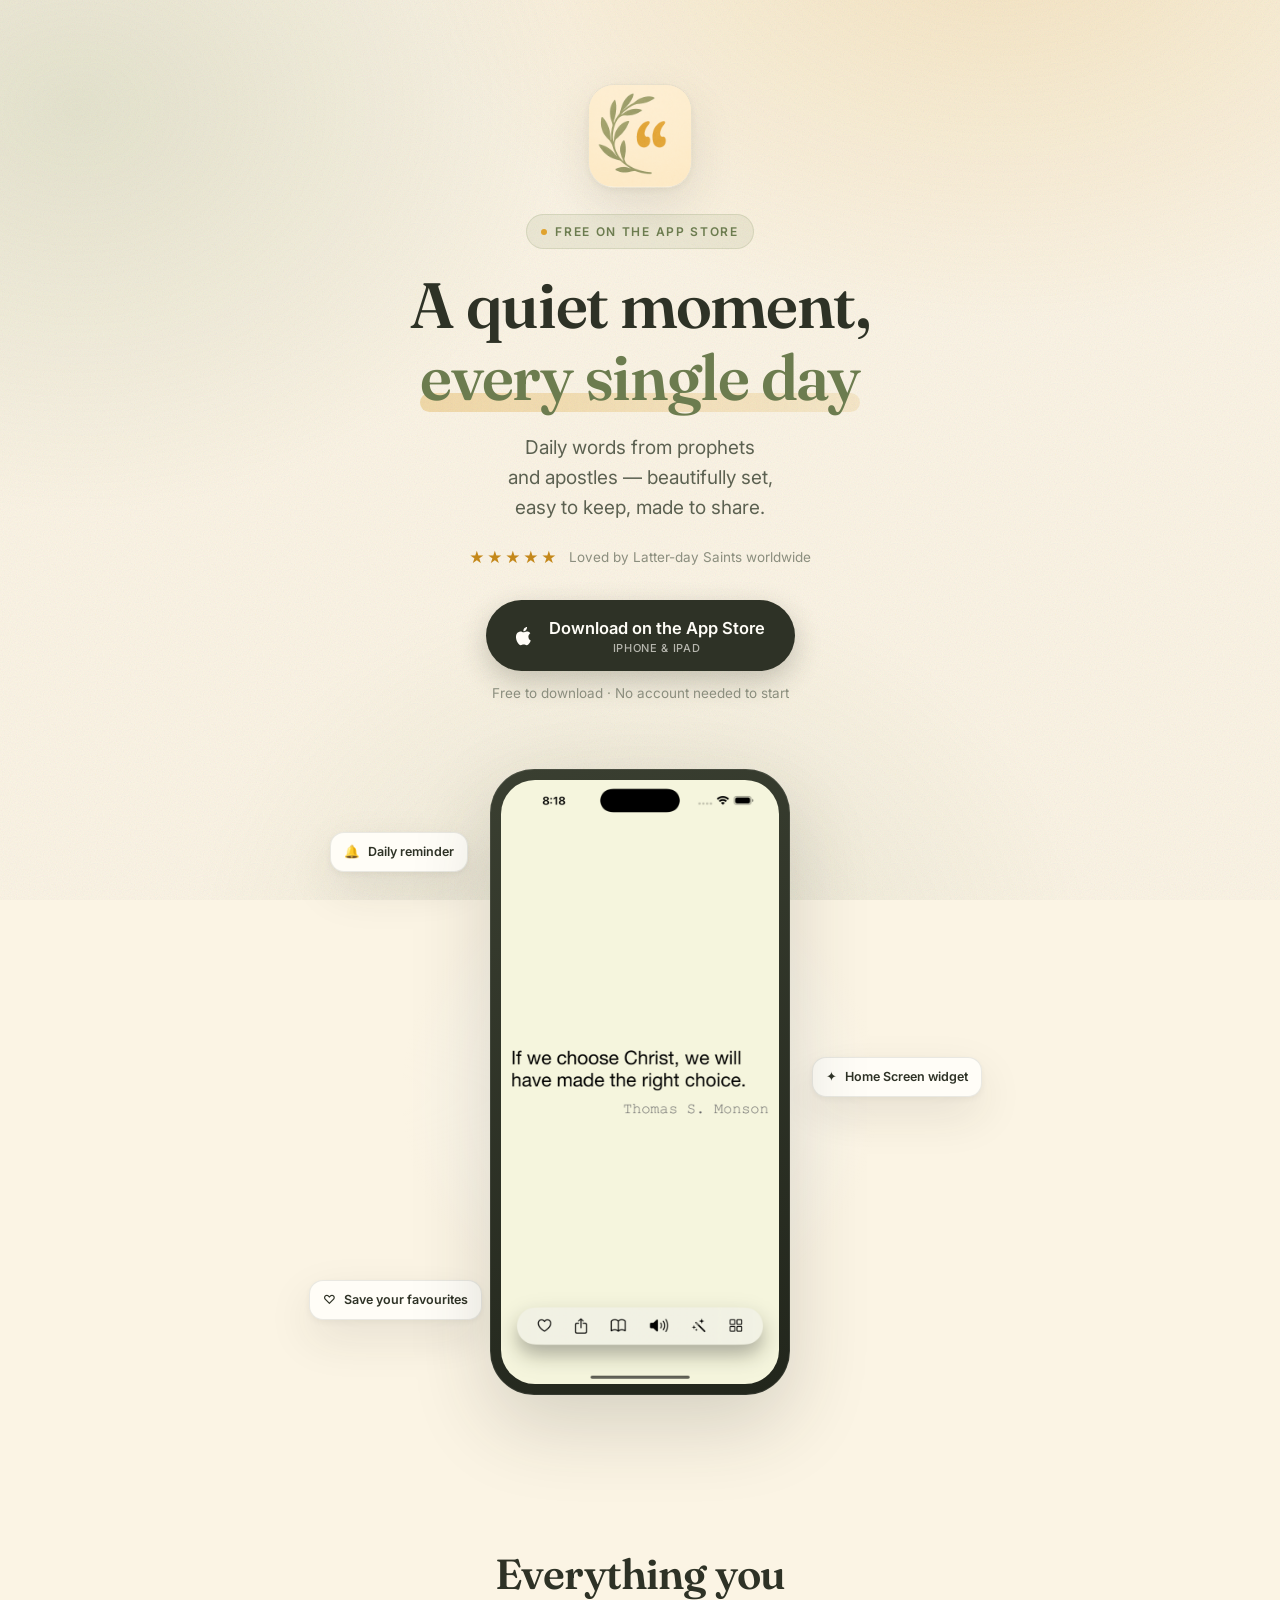
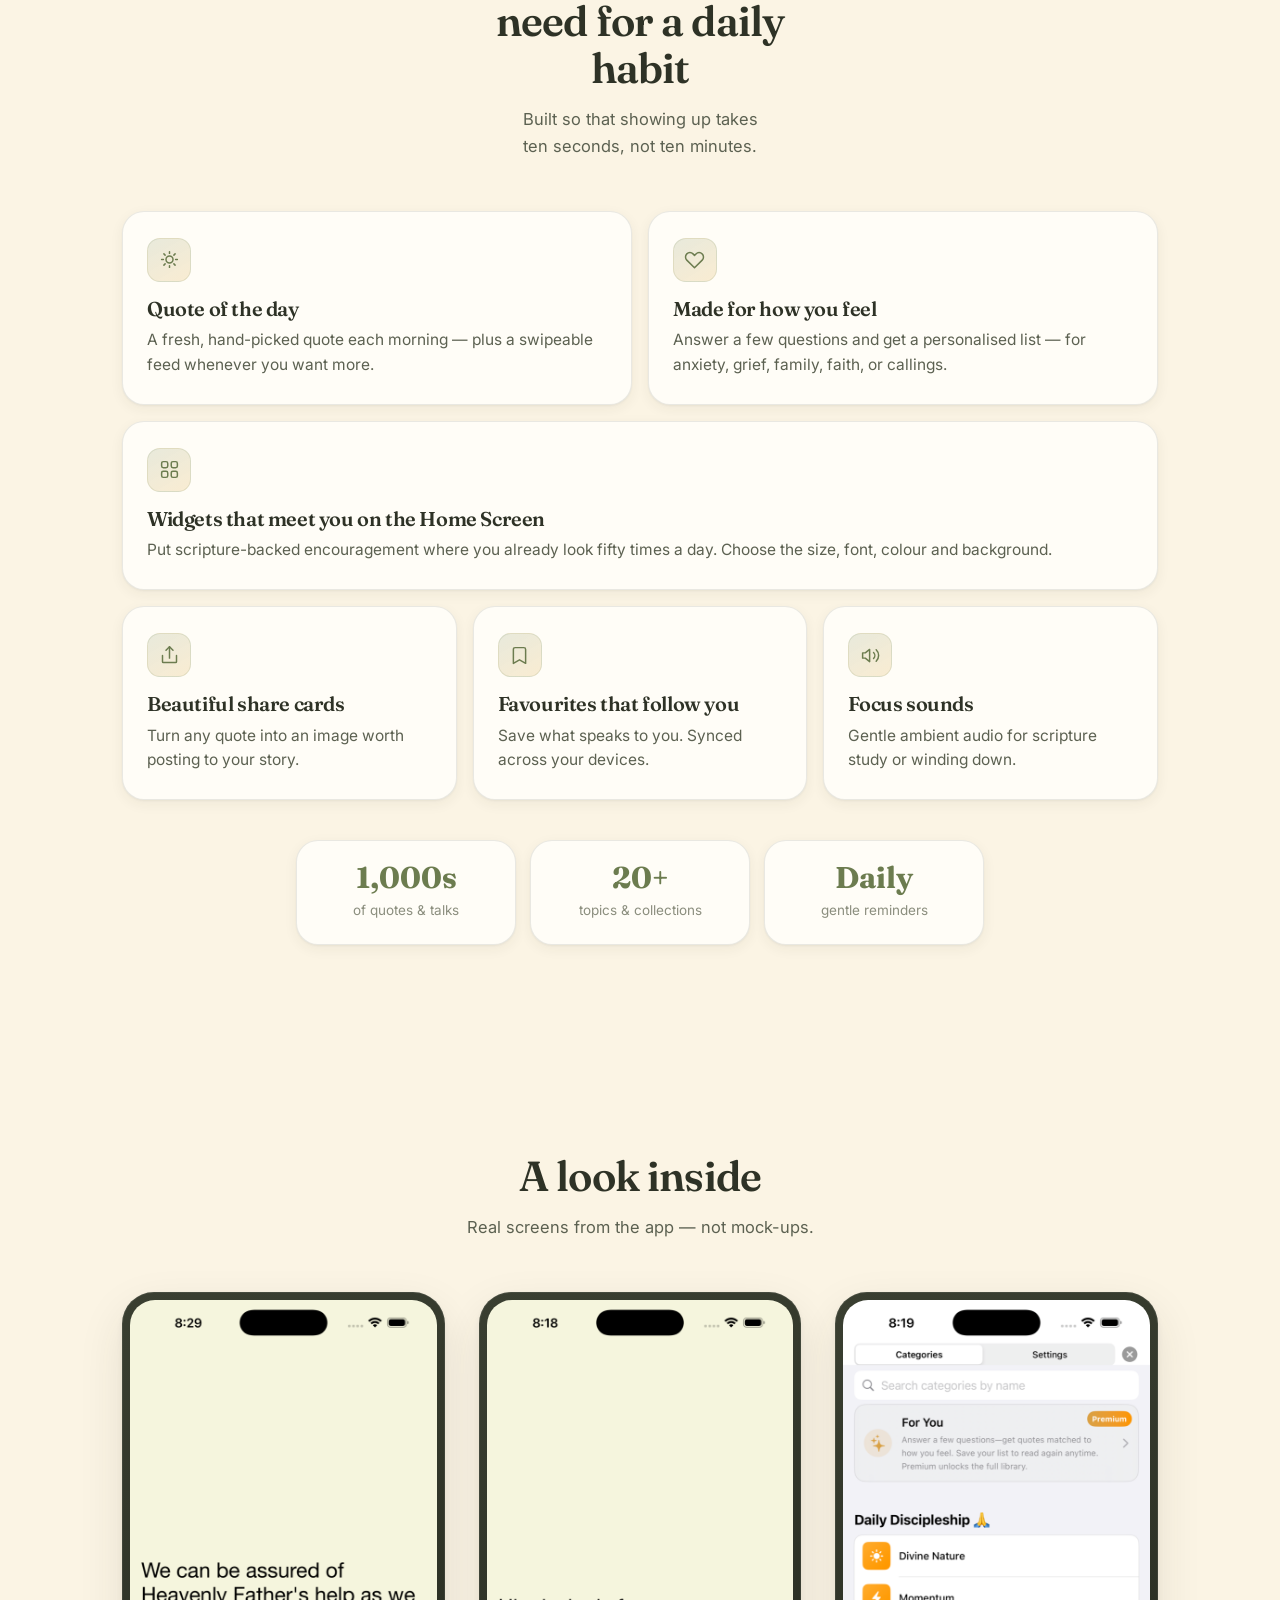
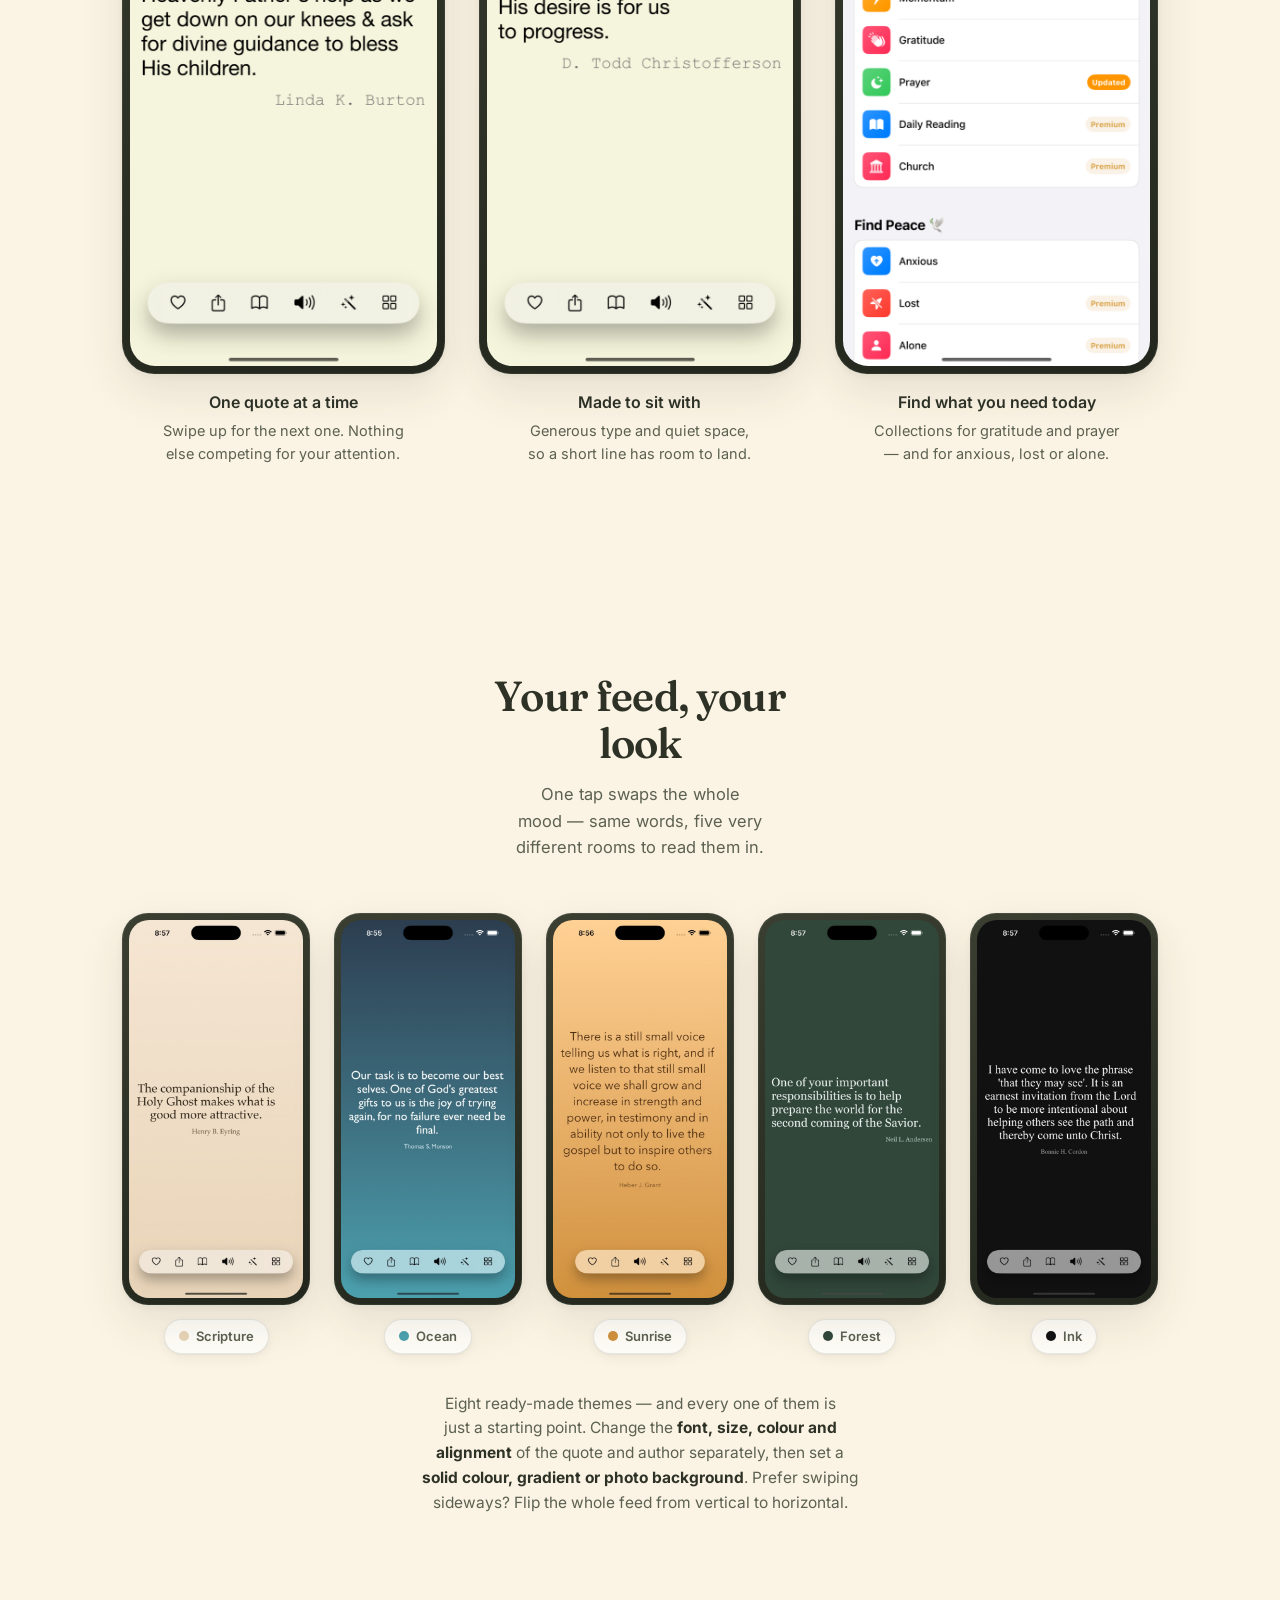
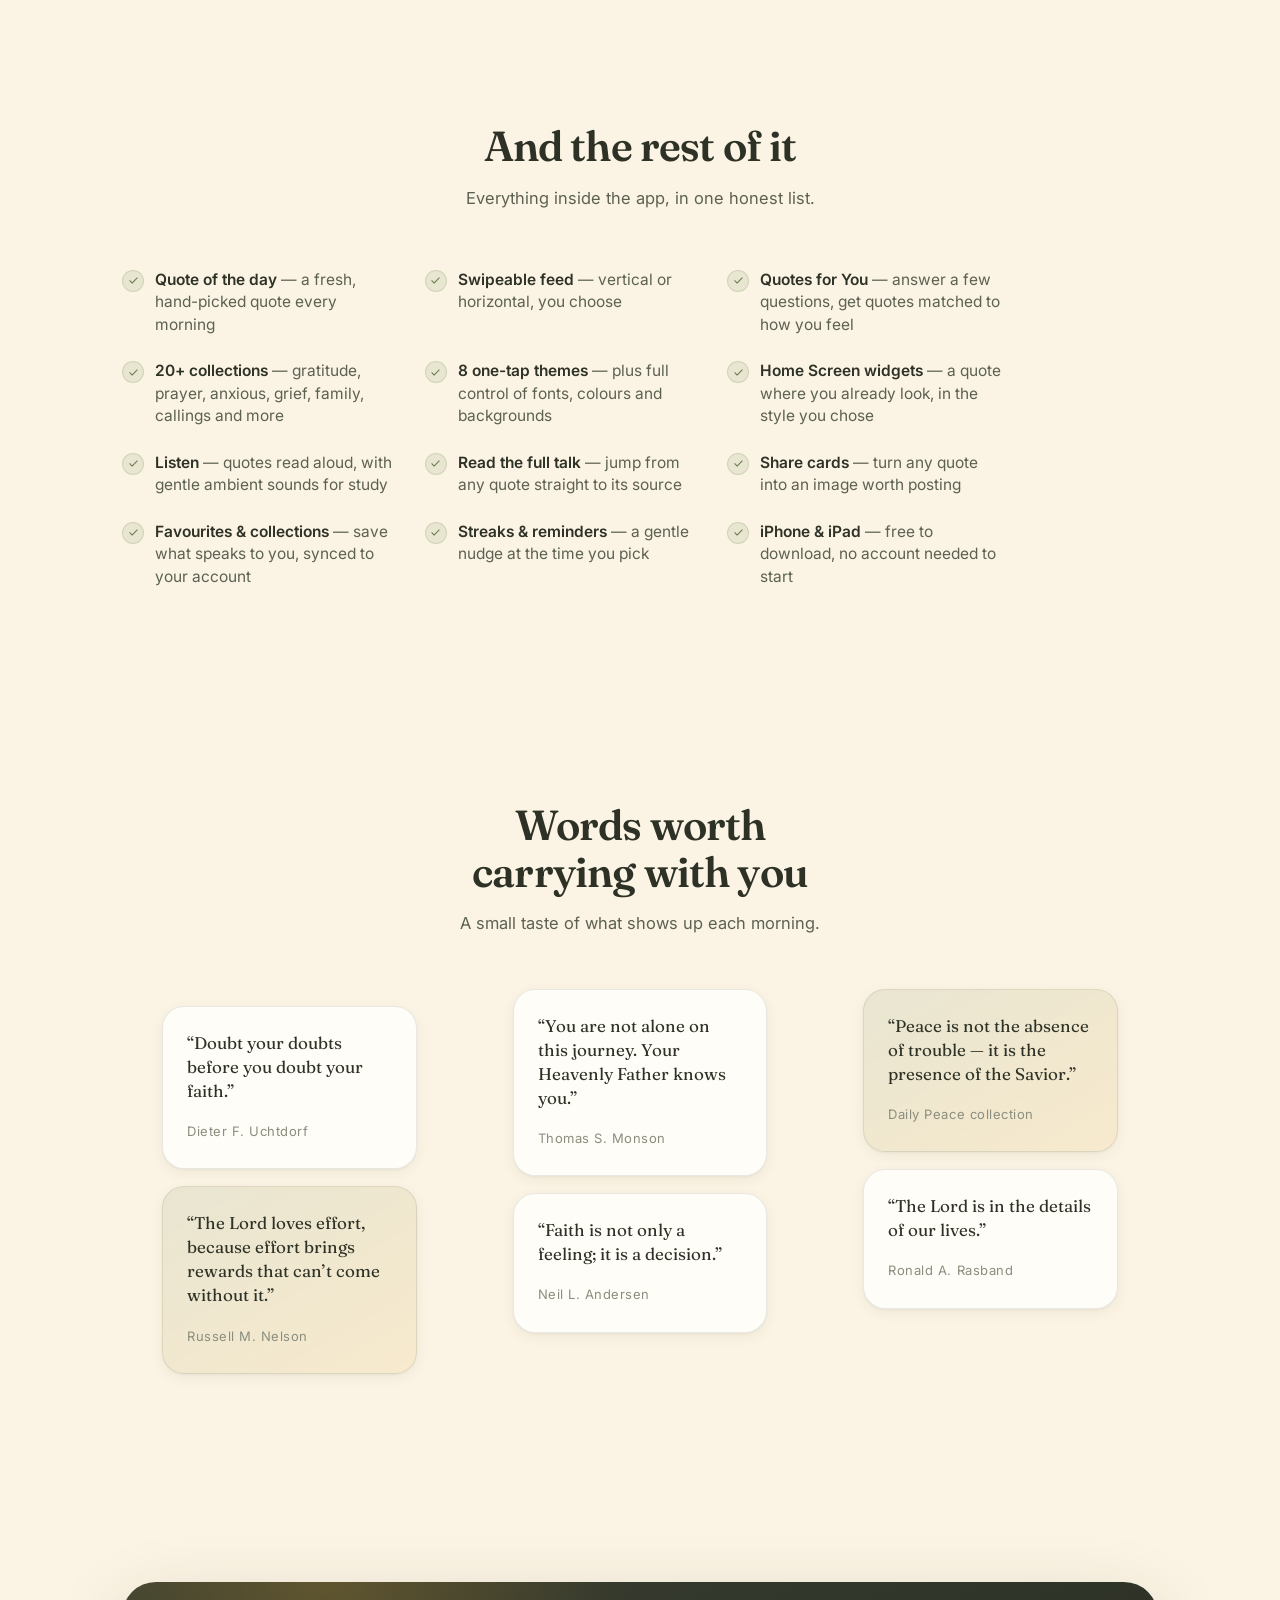
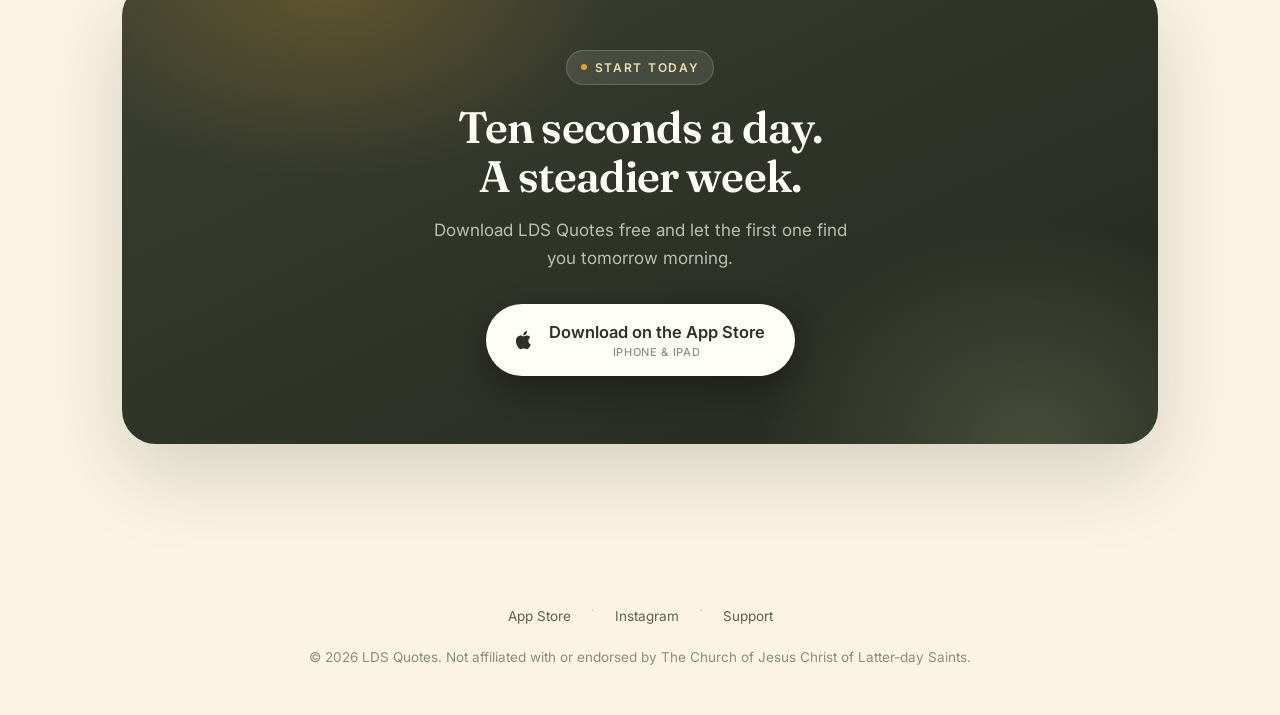
==== index.html @ f9e99fa7 "Show the app's themes and full feature set New "Your feed, your look" section: five real screenshots" ====
<!DOCTYPE html>
<html lang="en">
<head>
<meta charset="utf-8">
<meta name="viewport" content="width=device-width, initial-scale=1, viewport-fit=cover">
<title>LDS Quotes — Daily Inspiration</title>
<meta name="description" content="A quiet moment with the words of prophets and apostles. Daily quotes, Home Screen widgets, and shareable quote cards for members of The Church of Jesus Christ of Latter-day Saints.">
<meta name="theme-color" content="#FBF4E4">

<link rel="icon" href="assets/favicon.png">
<link rel="apple-touch-icon" href="assets/favicon.png">

<meta property="og:type" content="website">
<meta property="og:title" content="LDS Quotes — Daily Inspiration">
<meta property="og:description" content="A quiet moment with the words of prophets and apostles. Free on the App Store.">
<meta property="og:image" content="assets/app-icon.png">
<meta name="twitter:card" content="summary_large_image">

<link rel="preconnect" href="https://fonts.googleapis.com">
<link rel="preconnect" href="https://fonts.gstatic.com" crossorigin>
<link href="https://fonts.googleapis.com/css2?family=Fraunces:opsz,wght@9..144,400;9..144,500;9..144,600;9..144,700&family=Inter:wght@400;500;600&display=swap" rel="stylesheet">

<style>
:root{
  --cream:#FBF4E4;
  --cream-deep:#F5EAD3;
  --paper:#FFFDF7;
  --ink:#2E3226;
  --ink-soft:#5C6151;
  --ink-faint:#8B8E7E;
  --sage:#8C9C6E;
  --sage-deep:#6C7C4F;
  --gold:#E0A32E;
  --gold-deep:#C4881A;
  --line:rgba(46,50,38,.10);
  --shadow-sm:0 1px 2px rgba(46,50,38,.05), 0 4px 14px rgba(46,50,38,.06);
  --shadow-md:0 2px 6px rgba(46,50,38,.06), 0 18px 46px rgba(46,50,38,.10);
  --shadow-lg:0 30px 80px rgba(46,50,38,.18);
  --r:22px;
  --maxw:1080px;
}

*{box-sizing:border-box}
html{-webkit-text-size-adjust:100%}
body{
  margin:0;
  background:var(--cream);
  color:var(--ink);
  font-family:"Inter",-apple-system,BlinkMacSystemFont,"Segoe UI",sans-serif;
  font-size:17px;
  line-height:1.6;
  -webkit-font-smoothing:antialiased;
  overflow-x:hidden;
}

/* soft ambient light behind the page */
body::before{
  content:"";
  position:fixed; inset:0; z-index:-2; pointer-events:none;
  background:
    radial-gradient(60rem 40rem at 78% -8%, rgba(224,163,46,.20), transparent 62%),
    radial-gradient(52rem 42rem at 6% 12%, rgba(140,156,110,.20), transparent 60%),
    radial-gradient(46rem 40rem at 50% 108%, rgba(140,156,110,.14), transparent 62%);
}
/* paper grain */
body::after{
  content:"";
  position:fixed; inset:0; z-index:-1; pointer-events:none; opacity:.35;
  background-image:url("data:image/svg+xml,%3Csvg xmlns='http://www.w3.org/2000/svg' width='160' height='160'%3E%3Cfilter id='n'%3E%3CfeTurbulence type='fractalNoise' baseFrequency='.85' numOctaves='3'/%3E%3C/filter%3E%3Crect width='160' height='160' filter='url(%23n)' opacity='.35'/%3E%3C/svg%3E");
}

.wrap{width:100%; max-width:var(--maxw); margin-inline:auto; padding-inline:22px}

h1,h2,h3,.serif{font-family:"Fraunces","Iowan Old Style",Georgia,serif; font-weight:600; letter-spacing:-.02em; line-height:1.12; margin:0}

a{color:inherit}

.eyebrow{
  display:inline-flex; align-items:center; gap:8px;
  font-size:12px; font-weight:600; letter-spacing:.14em; text-transform:uppercase;
  color:var(--sage-deep);
  background:rgba(140,156,110,.13);
  border:1px solid rgba(140,156,110,.22);
  padding:7px 14px; border-radius:999px;
}
.eyebrow .dot{width:6px;height:6px;border-radius:50%;background:var(--gold)}

/* ---------- reveal ---------- */
.rv{opacity:0; transform:translateY(18px); transition:opacity .8s cubic-bezier(.22,1,.36,1), transform .8s cubic-bezier(.22,1,.36,1)}
.rv.in{opacity:1; transform:none}

/* ---------- hero ---------- */
header{padding:clamp(44px,9vw,84px) 0 clamp(30px,6vw,52px); text-align:center; position:relative}

.icon-badge{
  width:104px;height:104px;border-radius:26px;display:block;margin:0 auto 26px;
  box-shadow:var(--shadow-md); border:1px solid rgba(46,50,38,.06);
  animation:float 7s ease-in-out infinite;
}
@keyframes float{0%,100%{transform:translateY(0)}50%{transform:translateY(-8px)}}

h1{font-size:clamp(38px,9vw,64px); margin:20px 0 0}
h1 em{font-style:normal; color:var(--sage-deep); position:relative; white-space:nowrap}
h1 em::after{
  content:""; position:absolute; left:0; right:0; bottom:.06em; height:.30em;
  background:linear-gradient(90deg, rgba(224,163,46,.34), rgba(224,163,46,.16));
  border-radius:99px; z-index:-1;
}
.sub{
  max-width:30ch; margin:20px auto 0; font-size:clamp(16.5px,4vw,19px);
  color:var(--ink-soft); text-wrap:balance;
}
.stars{display:flex; gap:10px; justify-content:center; align-items:center; margin-top:22px; color:var(--ink-faint); font-size:13.5px}
.stars b{color:var(--gold-deep); letter-spacing:2px; font-size:15px}

/* ---------- App Store button ---------- */
.cta{
  display:inline-flex; align-items:center; gap:13px;
  background:var(--ink); color:var(--paper);
  padding:15px 30px 15px 26px; border-radius:999px;
  text-decoration:none; font-weight:600; font-size:16.5px;
  box-shadow:0 10px 28px rgba(46,50,38,.24);
  transition:transform .25s cubic-bezier(.22,1,.36,1), box-shadow .25s;
}
.cta:hover{transform:translateY(-2px); box-shadow:0 16px 36px rgba(46,50,38,.30)}
.cta:active{transform:translateY(0)}
.cta svg{width:24px;height:24px;flex:none}
.cta small{display:block; font-size:11px; font-weight:500; opacity:.65; letter-spacing:.06em; text-transform:uppercase; line-height:1.4}
.cta-row{margin-top:30px; display:flex; flex-direction:column; align-items:center; gap:12px}
.cta-note{font-size:13.5px; color:var(--ink-faint)}

/* ---------- phone ---------- */
.stage{position:relative; margin:clamp(38px,8vw,64px) auto 0; width:min(300px,72vw)}
.stage::before{
  content:""; position:absolute; left:50%; top:52%; transform:translate(-50%,-50%);
  width:170%; aspect-ratio:1; border-radius:50%; z-index:-1;
  background:radial-gradient(circle, rgba(255,253,247,.9), rgba(255,253,247,0) 66%);
}
.phone{
  position:relative; border-radius:44px; padding:11px;
  background:linear-gradient(160deg,#3a3f31,#22261c);
  box-shadow:var(--shadow-lg), 0 0 0 1px rgba(255,255,255,.08) inset;
}
/* the screen holds a real screenshot, so its ratio is the device's own 1320x2868 */
.screen{
  position:relative; border-radius:34px; overflow:hidden; aspect-ratio:1320/2868;
  background:#F4F3E3;
}
.screen img{width:100%; height:100%; display:block; object-fit:cover}

/* floating chips around the phone */
.chip{
  position:absolute; background:var(--paper); border:1px solid var(--line);
  border-radius:14px; padding:9px 13px; font-size:12.5px; font-weight:500;
  box-shadow:var(--shadow-md); display:flex; align-items:center; gap:8px; white-space:nowrap;
  animation:float 8s ease-in-out infinite;
}
.chip b{font-weight:600}
.chip.a{top:10%;  right:calc(100% + 22px); animation-delay:-1s}
.chip.b{top:46%;  left:calc(100% + 22px);  animation-delay:-3s}
.chip.c{bottom:12%; right:calc(100% + 8px); animation-delay:-5s}
@media (max-width:900px){ .chip{display:none} }

/* ---------- sections ---------- */
section{padding:clamp(58px,11vw,104px) 0}
.head{text-align:center; max-width:34ch; margin:0 auto clamp(34px,6vw,52px)}
.head h2{font-size:clamp(28px,6.4vw,42px)}
.head p{color:var(--ink-soft); margin:14px 0 0; font-size:16.5px; text-wrap:balance}

/* bento */
.bento{display:grid; grid-template-columns:repeat(6,1fr); gap:16px}
.card{
  grid-column:span 3;
  background:var(--paper); border:1px solid var(--line); border-radius:var(--r);
  padding:26px 24px; box-shadow:var(--shadow-sm);
  transition:transform .3s cubic-bezier(.22,1,.36,1), box-shadow .3s;
}
.card:hover{transform:translateY(-4px); box-shadow:var(--shadow-md)}
.card.wide{grid-column:span 6}
.card.third{grid-column:span 2}
.card h3{font-size:20px; margin-bottom:8px}
.card p{margin:0; color:var(--ink-soft); font-size:15.5px}
.ic{
  width:44px;height:44px;border-radius:13px; display:grid; place-items:center; margin-bottom:16px;
  background:linear-gradient(150deg, rgba(140,156,110,.20), rgba(224,163,46,.18));
  border:1px solid rgba(140,156,110,.20);
}
.ic svg{width:21px;height:21px;stroke:var(--sage-deep);fill:none;stroke-width:1.7;stroke-linecap:round;stroke-linejoin:round}

@media (max-width:760px){
  .bento{grid-template-columns:repeat(2,1fr); gap:13px}
  .card, .card.wide, .card.third{grid-column:span 2}
  .card{padding:22px 20px}
}

/* ---------- real screenshot gallery ---------- */
.shots{
  display:grid; grid-template-columns:repeat(3,1fr);
  gap:clamp(16px,3.4vw,34px); align-items:start;
}
.shot{margin:0; text-align:center}
/* reuse the hero .phone frame, just smaller and without the heavy drop shadow */
.shot .phone{border-radius:32px; padding:8px; box-shadow:var(--shadow-md), 0 0 0 1px rgba(255,255,255,.07) inset}
.shot .screen{border-radius:25px}
.shot figcaption{
  margin-top:16px; font-size:14.5px; color:var(--ink-soft); text-wrap:balance;
}
.shot figcaption b{display:block; color:var(--ink); font-weight:600; font-size:16px; margin-bottom:3px}

@media (max-width:760px){
  /* one phone at readable size, the other two beside it — scroll instead of shrink */
  .shots{
    grid-template-columns:repeat(3, 60vw);
    gap:16px; overflow-x:auto; scroll-snap-type:x mandatory;
    padding-bottom:10px; margin-inline:calc(50% - 50vw); padding-inline:5vw;
    scrollbar-width:none;
  }
  .shots::-webkit-scrollbar{display:none}
  .shot{scroll-snap-align:center}
  .shot figcaption{font-size:13.5px}
  .shot figcaption b{font-size:15px}
}

/* ---------- theme strip (same feed, five looks) ---------- */
.themes{
  display:grid; grid-template-columns:repeat(5,1fr);
  gap:clamp(12px,2.4vw,24px); align-items:start;
}
.theme{margin:0; text-align:center}
.theme .phone{border-radius:26px; padding:7px; box-shadow:var(--shadow-md), 0 0 0 1px rgba(255,255,255,.07) inset}
.theme .screen{border-radius:20px}
.theme figcaption{
  display:inline-flex; align-items:center; gap:7px; margin-top:14px;
  font-size:13px; font-weight:600; color:var(--ink-soft);
  background:var(--paper); border:1px solid var(--line); border-radius:999px;
  padding:6px 14px; box-shadow:var(--shadow-sm);
}
.theme .swatch{width:10px; height:10px; border-radius:50%; flex:none}
.themes-note{
  text-align:center; margin:clamp(26px,4vw,38px) auto 0; max-width:52ch;
  color:var(--ink-soft); font-size:15.5px; text-wrap:balance;
}
.themes-note b{color:var(--ink)}

@media (max-width:760px){
  .themes{
    grid-template-columns:repeat(5, 44vw);
    gap:14px; overflow-x:auto; scroll-snap-type:x mandatory;
    padding-bottom:10px; margin-inline:calc(50% - 50vw); padding-inline:5vw;
    scrollbar-width:none;
  }
  .themes::-webkit-scrollbar{display:none}
  .theme{scroll-snap-align:center}
}

/* ---------- everything-else checklist ---------- */
.checklist{
  display:grid; grid-template-columns:repeat(3,1fr); gap:12px 28px;
  max-width:880px; margin-inline:auto;
}
.checklist li{
  list-style:none; display:flex; gap:11px; align-items:flex-start;
  font-size:15.5px; color:var(--ink-soft); line-height:1.45; padding:6px 0;
}
.checklist li b{color:var(--ink); font-weight:600}
.checklist .tick{
  flex:none; width:22px; height:22px; margin-top:1px; border-radius:50%;
  display:grid; place-items:center;
  background:rgba(140,156,110,.16); border:1px solid rgba(140,156,110,.25);
}
.checklist .tick svg{width:11px; height:11px; stroke:var(--sage-deep); fill:none; stroke-width:2.4; stroke-linecap:round; stroke-linejoin:round}
@media (max-width:900px){ .checklist{grid-template-columns:repeat(2,1fr)} }
@media (max-width:560px){ .checklist{grid-template-columns:1fr; gap:2px} }

/* quote wall */
.wall{columns:3; column-gap:16px}
@media (max-width:900px){ .wall{columns:2} }
@media (max-width:620px){ .wall{columns:1} }
.pull{
  break-inside:avoid; background:var(--paper); border:1px solid var(--line);
  border-radius:var(--r); padding:24px; margin-bottom:16px; box-shadow:var(--shadow-sm);
}
.pull p{font-family:"Fraunces",serif; font-size:17px; line-height:1.42; margin:0 0 14px}
.pull cite{font-style:normal; font-size:13px; color:var(--ink-faint); letter-spacing:.04em}
.pull.tint{background:linear-gradient(150deg, rgba(140,156,110,.16), rgba(224,163,46,.12))}

/* stats */
.stats{display:flex; justify-content:center; flex-wrap:wrap; gap:14px; margin-top:40px}
.stat{
  flex:1 1 150px; max-width:220px; text-align:center; padding:22px 16px;
  background:var(--paper); border:1px solid var(--line); border-radius:var(--r); box-shadow:var(--shadow-sm);
}
.stat b{display:block; font-family:"Fraunces",serif; font-size:30px; color:var(--sage-deep); line-height:1}
.stat span{font-size:13.5px; color:var(--ink-faint); display:block; margin-top:7px}
@media (max-width:760px){
  .stat{flex:1 1 92px; padding:18px 10px}
  .stat b{font-size:24px}
  .stat span{font-size:12px}
}

/* final cta */
.final{
  background:linear-gradient(155deg,#3A3F31,#242820);
  border-radius:34px; padding:clamp(40px,8vw,68px) clamp(24px,5vw,56px);
  text-align:center; color:#F7F4E8; box-shadow:var(--shadow-lg); position:relative; overflow:hidden;
}
.final::before{
  content:""; position:absolute; inset:0;
  background:radial-gradient(30rem 20rem at 20% 0%, rgba(224,163,46,.24), transparent 62%),
             radial-gradient(28rem 22rem at 88% 100%, rgba(140,156,110,.30), transparent 62%);
}
.final > *{position:relative}
.final h2{font-size:clamp(28px,6.6vw,44px); color:#FFFDF7}
.final p{color:rgba(247,244,232,.72); max-width:38ch; margin:16px auto 0}
.final .cta{background:var(--paper); color:var(--ink); margin-top:32px; box-shadow:0 12px 34px rgba(0,0,0,.32)}
.final .cta small{opacity:.55}

footer{padding:52px 0 calc(46px + env(safe-area-inset-bottom)); text-align:center; color:var(--ink-faint); font-size:13.5px}
footer .links{display:flex; gap:8px; justify-content:center; flex-wrap:wrap; margin-bottom:14px}
footer a{text-decoration:none; color:var(--ink-soft); padding:6px 12px; border-radius:99px; transition:background .2s}
footer a:hover{background:rgba(46,50,38,.06)}
footer .sep{opacity:.35}

/* sticky mobile bar */
.sticky{
  position:fixed; left:0; right:0; bottom:0; z-index:40;
  padding:12px 18px calc(12px + env(safe-area-inset-bottom));
  background:linear-gradient(to top, rgba(251,244,228,.98) 55%, rgba(251,244,228,0));
  display:none; justify-content:center;
  transform:translateY(120%); transition:transform .4s cubic-bezier(.22,1,.36,1);
}
.sticky.show{transform:none}
.sticky .cta{width:100%; max-width:420px; justify-content:center; padding:14px 24px}
@media (max-width:760px){ .sticky{display:flex} body{padding-bottom:76px} }

@media (prefers-reduced-motion:reduce){
  *{animation:none !important; transition:none !important}
  .rv{opacity:1; transform:none}
}
</style>
</head>
<body>

<!-- ══════════ HERO ══════════ -->
<header>
  <div class="wrap">
    <img class="icon-badge" src="assets/app-icon.png" alt="LDS Quotes app icon">
    <div class="eyebrow"><span class="dot"></span> Free on the App Store</div>
    <h1>A quiet moment,<br><em>every single day</em></h1>
    <p class="sub">Daily words from prophets and apostles — beautifully set, easy to keep, made to share.</p>

    <div class="stars">
      <b>★★★★★</b> <span>Loved by Latter-day Saints worldwide</span>
    </div>

    <div class="cta-row">
      <a class="cta" href="go/?src=hero" target="_blank" rel="noopener">
        <svg viewBox="0 0 24 24" fill="currentColor" aria-hidden="true"><path d="M16.36 12.72c-.02-2.3 1.88-3.4 1.96-3.46-1.07-1.56-2.73-1.78-3.32-1.8-1.41-.14-2.76.83-3.48.83-.72 0-1.83-.81-3-.79-1.55.02-2.98.9-3.77 2.29-1.61 2.79-.41 6.92 1.15 9.18.76 1.11 1.67 2.35 2.86 2.31 1.15-.05 1.58-.74 2.97-.74 1.38 0 1.78.74 2.99.72 1.23-.02 2.02-1.13 2.78-2.24.88-1.29 1.24-2.54 1.26-2.6-.03-.01-2.41-.93-2.4-3.7ZM14.1 5.9c.63-.77 1.06-1.83.94-2.9-.91.04-2.02.61-2.67 1.37-.58.68-1.09 1.77-.95 2.81 1.02.08 2.05-.52 2.68-1.28Z"/></svg>
        <span>Download on the App&nbsp;Store<small>iPhone &amp; iPad</small></span>
      </a>
      <span class="cta-note">Free to download · No account needed to start</span>
    </div>

    <!-- phone -->
    <div class="stage rv">
      <div class="chip a">🔔 <b>Daily reminder</b></div>
      <div class="chip b">✦ <b>Home Screen widget</b></div>
      <div class="chip c">♡ <b>Save your favourites</b></div>

      <div class="phone">
        <div class="screen">
          <img src="assets/shots/feed.png" width="662" height="1440" fetchpriority="high"
               alt="The LDS Quotes daily feed, showing a quote from Thomas S. Monson on a warm cream background">
        </div>
      </div>
    </div>
  </div>
</header>

<!-- ══════════ FEATURES ══════════ -->
<section>
  <div class="wrap">
    <div class="head rv">
      <h2>Everything you need for a daily habit</h2>
      <p>Built so that showing up takes ten seconds, not ten minutes.</p>
    </div>

    <div class="bento">
      <div class="card rv">
        <div class="ic"><svg viewBox="0 0 24 24"><path d="M12 3v2m0 14v2M3 12h2m14 0h2M5.6 5.6l1.4 1.4m10 10 1.4 1.4m0-12.8-1.4 1.4m-10 10-1.4 1.4"/><circle cx="12" cy="12" r="4"/></svg></div>
        <h3>Quote of the day</h3>
        <p>A fresh, hand-picked quote each morning — plus a swipeable feed whenever you want more.</p>
      </div>

      <div class="card rv">
        <div class="ic"><svg viewBox="0 0 24 24"><path d="M20.8 5.6a5 5 0 0 0-7.1 0L12 7.3l-1.7-1.7a5 5 0 0 0-7.1 7.1l8.8 8.8 8.8-8.8a5 5 0 0 0 0-7.1Z"/></svg></div>
        <h3>Made for how you feel</h3>
        <p>Answer a few questions and get a personalised list — for anxiety, grief, family, faith, or callings.</p>
      </div>

      <div class="card wide rv">
        <div class="ic"><svg viewBox="0 0 24 24"><rect x="3" y="3" width="7" height="7" rx="2"/><rect x="14" y="3" width="7" height="7" rx="2"/><rect x="3" y="14" width="7" height="7" rx="2"/><rect x="14" y="14" width="7" height="7" rx="2"/></svg></div>
        <h3>Widgets that meet you on the Home Screen</h3>
        <p>Put scripture-backed encouragement where you already look fifty times a day. Choose the size, font, colour and background.</p>
      </div>

      <div class="card third rv">
        <div class="ic"><svg viewBox="0 0 24 24"><path d="M4 12v7a1 1 0 0 0 1 1h14a1 1 0 0 0 1-1v-7"/><path d="M16 6l-4-4-4 4"/><path d="M12 2v13"/></svg></div>
        <h3>Beautiful share cards</h3>
        <p>Turn any quote into an image worth posting to your story.</p>
      </div>

      <div class="card third rv">
        <div class="ic"><svg viewBox="0 0 24 24"><path d="M19 21l-7-4-7 4V5a2 2 0 0 1 2-2h10a2 2 0 0 1 2 2Z"/></svg></div>
        <h3>Favourites that follow you</h3>
        <p>Save what speaks to you. Synced across your devices.</p>
      </div>

      <div class="card third rv">
        <div class="ic"><svg viewBox="0 0 24 24"><path d="M11 5 6 9H3v6h3l5 4Z"/><path d="M15.5 8.5a5 5 0 0 1 0 7"/><path d="M18.5 5.5a9 9 0 0 1 0 13"/></svg></div>
        <h3>Focus sounds</h3>
        <p>Gentle ambient audio for scripture study or winding down.</p>
      </div>
    </div>

    <div class="stats rv">
      <div class="stat"><b>1,000s</b><span>of quotes &amp; talks</span></div>
      <div class="stat"><b>20+</b><span>topics &amp; collections</span></div>
      <div class="stat"><b>Daily</b><span>gentle reminders</span></div>
    </div>
  </div>
</section>

<!-- ══════════ SCREENSHOTS ══════════ -->
<section>
  <div class="wrap">
    <div class="head rv">
      <h2>A look inside</h2>
      <p>Real screens from the app — not mock-ups.</p>
    </div>

    <div class="shots rv">
      <figure class="shot">
        <div class="phone">
          <div class="screen">
            <img src="assets/shots/prayer.png" width="662" height="1440" loading="lazy"
                 alt="A quote from Linda K. Burton about asking for divine guidance, with heart, share, read, listen and browse buttons along the bottom">
          </div>
        </div>
        <figcaption><b>One quote at a time</b>Swipe up for the next one. Nothing else competing for your attention.</figcaption>
      </figure>

      <figure class="shot">
        <div class="phone">
          <div class="screen">
            <img src="assets/shots/quote.png" width="662" height="1440" loading="lazy"
                 alt="A short quote from D. Todd Christofferson reading “His desire is for us to progress.”">
          </div>
        </div>
        <figcaption><b>Made to sit with</b>Generous type and quiet space, so a short line has room to land.</figcaption>
      </figure>

      <figure class="shot">
        <div class="phone">
          <div class="screen">
            <img src="assets/shots/categories.png" width="662" height="1440" loading="lazy"
                 alt="The categories list, with collections including Divine Nature, Momentum, Gratitude, Prayer, Anxious, Lost and Alone">
          </div>
        </div>
        <figcaption><b>Find what you need today</b>Collections for gratitude and prayer — and for anxious, lost or alone.</figcaption>
      </figure>
    </div>
  </div>
</section>

<!-- ══════════ THEMES ══════════ -->
<section>
  <div class="wrap">
    <div class="head rv">
      <h2>Your feed, your look</h2>
      <p>One tap swaps the whole mood — same words, five very different rooms to read them in.</p>
    </div>

    <div class="themes rv">
      <figure class="theme">
        <div class="phone">
          <div class="screen">
            <img src="assets/shots/theme-scripture.jpg" width="552" height="1200" loading="lazy"
                 alt="The feed in the Scripture theme: parchment background with a serif quote from Henry B. Eyring">
          </div>
        </div>
        <figcaption><span class="swatch" style="background:#E8D4B8"></span>Scripture</figcaption>
      </figure>

      <figure class="theme">
        <div class="phone">
          <div class="screen">
            <img src="assets/shots/theme-ocean.jpg" width="552" height="1200" loading="lazy"
                 alt="The feed in the Ocean theme: deep blue-teal gradient with a white quote from Thomas S. Monson">
          </div>
        </div>
        <figcaption><span class="swatch" style="background:#4CA1AF"></span>Ocean</figcaption>
      </figure>

      <figure class="theme">
        <div class="phone">
          <div class="screen">
            <img src="assets/shots/theme-sunrise.jpg" width="552" height="1200" loading="lazy"
                 alt="The feed in the Sunrise theme: warm golden gradient with a quote from Heber J. Grant">
          </div>
        </div>
        <figcaption><span class="swatch" style="background:#D1913C"></span>Sunrise</figcaption>
      </figure>

      <figure class="theme">
        <div class="phone">
          <div class="screen">
            <img src="assets/shots/theme-forest.jpg" width="552" height="1200" loading="lazy"
                 alt="The feed in the Forest theme: deep green background with a left-aligned serif quote from Neil L. Andersen">
          </div>
        </div>
        <figcaption><span class="swatch" style="background:#31473A"></span>Forest</figcaption>
      </figure>

      <figure class="theme">
        <div class="phone">
          <div class="screen">
            <img src="assets/shots/theme-ink.jpg" width="552" height="1200" loading="lazy"
                 alt="The feed in the Ink theme: black background with a white Times New Roman quote from Bonnie H. Cordon">
          </div>
        </div>
        <figcaption><span class="swatch" style="background:#111"></span>Ink</figcaption>
      </figure>
    </div>

    <p class="themes-note rv">Eight ready-made themes — and every one of them is just a starting point.
    Change the <b>font, size, colour and alignment</b> of the quote and author separately, then set a
    <b>solid colour, gradient or photo background</b>. Prefer swiping sideways? Flip the whole feed
    from vertical to horizontal.</p>
  </div>
</section>

<!-- ══════════ FULL FEATURE LIST ══════════ -->
<section>
  <div class="wrap">
    <div class="head rv">
      <h2>And the rest of it</h2>
      <p>Everything inside the app, in one honest list.</p>
    </div>
    <ul class="checklist rv" style="padding-left:0; margin:0">
      <li><span class="tick"><svg viewBox="0 0 24 24"><path d="M4 12.5l5 5L20 6.5"/></svg></span><span><b>Quote of the day</b> — a fresh, hand-picked quote every morning</span></li>
      <li><span class="tick"><svg viewBox="0 0 24 24"><path d="M4 12.5l5 5L20 6.5"/></svg></span><span><b>Swipeable feed</b> — vertical or horizontal, you choose</span></li>
      <li><span class="tick"><svg viewBox="0 0 24 24"><path d="M4 12.5l5 5L20 6.5"/></svg></span><span><b>Quotes for You</b> — answer a few questions, get quotes matched to how you feel</span></li>
      <li><span class="tick"><svg viewBox="0 0 24 24"><path d="M4 12.5l5 5L20 6.5"/></svg></span><span><b>20+ collections</b> — gratitude, prayer, anxious, grief, family, callings and more</span></li>
      <li><span class="tick"><svg viewBox="0 0 24 24"><path d="M4 12.5l5 5L20 6.5"/></svg></span><span><b>8 one-tap themes</b> — plus full control of fonts, colours and backgrounds</span></li>
      <li><span class="tick"><svg viewBox="0 0 24 24"><path d="M4 12.5l5 5L20 6.5"/></svg></span><span><b>Home Screen widgets</b> — a quote where you already look, in the style you chose</span></li>
      <li><span class="tick"><svg viewBox="0 0 24 24"><path d="M4 12.5l5 5L20 6.5"/></svg></span><span><b>Listen</b> — quotes read aloud, with gentle ambient sounds for study</span></li>
      <li><span class="tick"><svg viewBox="0 0 24 24"><path d="M4 12.5l5 5L20 6.5"/></svg></span><span><b>Read the full talk</b> — jump from any quote straight to its source</span></li>
      <li><span class="tick"><svg viewBox="0 0 24 24"><path d="M4 12.5l5 5L20 6.5"/></svg></span><span><b>Share cards</b> — turn any quote into an image worth posting</span></li>
      <li><span class="tick"><svg viewBox="0 0 24 24"><path d="M4 12.5l5 5L20 6.5"/></svg></span><span><b>Favourites &amp; collections</b> — save what speaks to you, synced to your account</span></li>
      <li><span class="tick"><svg viewBox="0 0 24 24"><path d="M4 12.5l5 5L20 6.5"/></svg></span><span><b>Streaks &amp; reminders</b> — a gentle nudge at the time you pick</span></li>
      <li><span class="tick"><svg viewBox="0 0 24 24"><path d="M4 12.5l5 5L20 6.5"/></svg></span><span><b>iPhone &amp; iPad</b> — free to download, no account needed to start</span></li>
    </ul>
  </div>
</section>

<!-- ══════════ QUOTE WALL ══════════ -->
<section>
  <div class="wrap">
    <div class="head rv">
      <h2>Words worth carrying with you</h2>
      <p>A small taste of what shows up each morning.</p>
    </div>
    <div class="wall rv">
      <blockquote class="pull"><p>“Doubt your doubts before you doubt your faith.”</p><cite>Dieter F. Uchtdorf</cite></blockquote>
      <blockquote class="pull tint"><p>“The Lord loves effort, because effort brings rewards that can’t come without it.”</p><cite>Russell M. Nelson</cite></blockquote>
      <blockquote class="pull"><p>“You are not alone on this journey. Your Heavenly Father knows you.”</p><cite>Thomas S. Monson</cite></blockquote>
      <blockquote class="pull"><p>“Faith is not only a feeling; it is a decision.”</p><cite>Neil L. Andersen</cite></blockquote>
      <blockquote class="pull tint"><p>“Peace is not the absence of trouble — it is the presence of the Savior.”</p><cite>Daily Peace collection</cite></blockquote>
      <blockquote class="pull"><p>“The Lord is in the details of our lives.”</p><cite>Ronald A. Rasband</cite></blockquote>
    </div>
  </div>
</section>

<!-- ══════════ FINAL CTA ══════════ -->
<section>
  <div class="wrap">
    <div class="final rv">
      <div class="eyebrow" style="background:rgba(255,253,247,.10); border-color:rgba(255,253,247,.18); color:#EEDFAF"><span class="dot"></span> Start today</div>
      <h2 style="margin-top:18px">Ten seconds a day.<br>A steadier week.</h2>
      <p>Download LDS Quotes free and let the first one find you tomorrow morning.</p>
      <a class="cta" href="go/?src=final" target="_blank" rel="noopener">
        <svg viewBox="0 0 24 24" fill="currentColor" aria-hidden="true"><path d="M16.36 12.72c-.02-2.3 1.88-3.4 1.96-3.46-1.07-1.56-2.73-1.78-3.32-1.8-1.41-.14-2.76.83-3.48.83-.72 0-1.83-.81-3-.79-1.55.02-2.98.9-3.77 2.29-1.61 2.79-.41 6.92 1.15 9.18.76 1.11 1.67 2.35 2.86 2.31 1.15-.05 1.58-.74 2.97-.74 1.38 0 1.78.74 2.99.72 1.23-.02 2.02-1.13 2.78-2.24.88-1.29 1.24-2.54 1.26-2.6-.03-.01-2.41-.93-2.4-3.7ZM14.1 5.9c.63-.77 1.06-1.83.94-2.9-.91.04-2.02.61-2.67 1.37-.58.68-1.09 1.77-.95 2.81 1.02.08 2.05-.52 2.68-1.28Z"/></svg>
        <span>Download on the App&nbsp;Store<small>iPhone &amp; iPad</small></span>
      </a>
    </div>
  </div>
</section>

<footer>
  <div class="wrap">
    <div class="links">
      <a href="go/?src=footer" target="_blank" rel="noopener">App Store</a>
      <span class="sep">·</span>
      <a href="https://www.instagram.com/" target="_blank" rel="noopener">Instagram</a>
      <span class="sep">·</span>
      <a href="mailto:kelvin.vins@gmail.com">Support</a>
    </div>
    <div>© <span id="yr">2026</span> LDS Quotes. Not affiliated with or endorsed by The Church of Jesus Christ of Latter-day Saints.</div>
  </div>
</footer>

<div class="sticky" id="sticky">
  <a class="cta" href="go/?src=sticky" target="_blank" rel="noopener">
    <svg viewBox="0 0 24 24" fill="currentColor" aria-hidden="true"><path d="M16.36 12.72c-.02-2.3 1.88-3.4 1.96-3.46-1.07-1.56-2.73-1.78-3.32-1.8-1.41-.14-2.76.83-3.48.83-.72 0-1.83-.81-3-.79-1.55.02-2.98.9-3.77 2.29-1.61 2.79-.41 6.92 1.15 9.18.76 1.11 1.67 2.35 2.86 2.31 1.15-.05 1.58-.74 2.97-.74 1.38 0 1.78.74 2.99.72 1.23-.02 2.02-1.13 2.78-2.24.88-1.29 1.24-2.54 1.26-2.6-.03-.01-2.41-.93-2.4-3.7ZM14.1 5.9c.63-.77 1.06-1.83.94-2.9-.91.04-2.02.61-2.67 1.37-.58.68-1.09 1.77-.95 2.81 1.02.08 2.05-.52 2.68-1.28Z"/></svg>
    <span>Get LDS Quotes — Free</span>
  </a>
</div>

<script>
document.getElementById('yr').textContent = new Date().getFullYear();

/* reveal on scroll */
const io = new IntersectionObserver((entries) => {
  entries.forEach(e => { if (e.isIntersecting) { e.target.classList.add('in'); io.unobserve(e.target); } });
}, { threshold: .12, rootMargin: '0px 0px -8% 0px' });
document.querySelectorAll('.rv').forEach(el => io.observe(el));

/* sticky bar appears after the hero CTA scrolls away */
const sticky = document.getElementById('sticky');
const heroCta = document.querySelector('.cta-row');
new IntersectionObserver(([e]) => {
  sticky.classList.toggle('show', !e.isIntersecting && e.boundingClientRect.top < 0);
}, { threshold: 0 }).observe(heroCta);
</script>
</body>
</html>
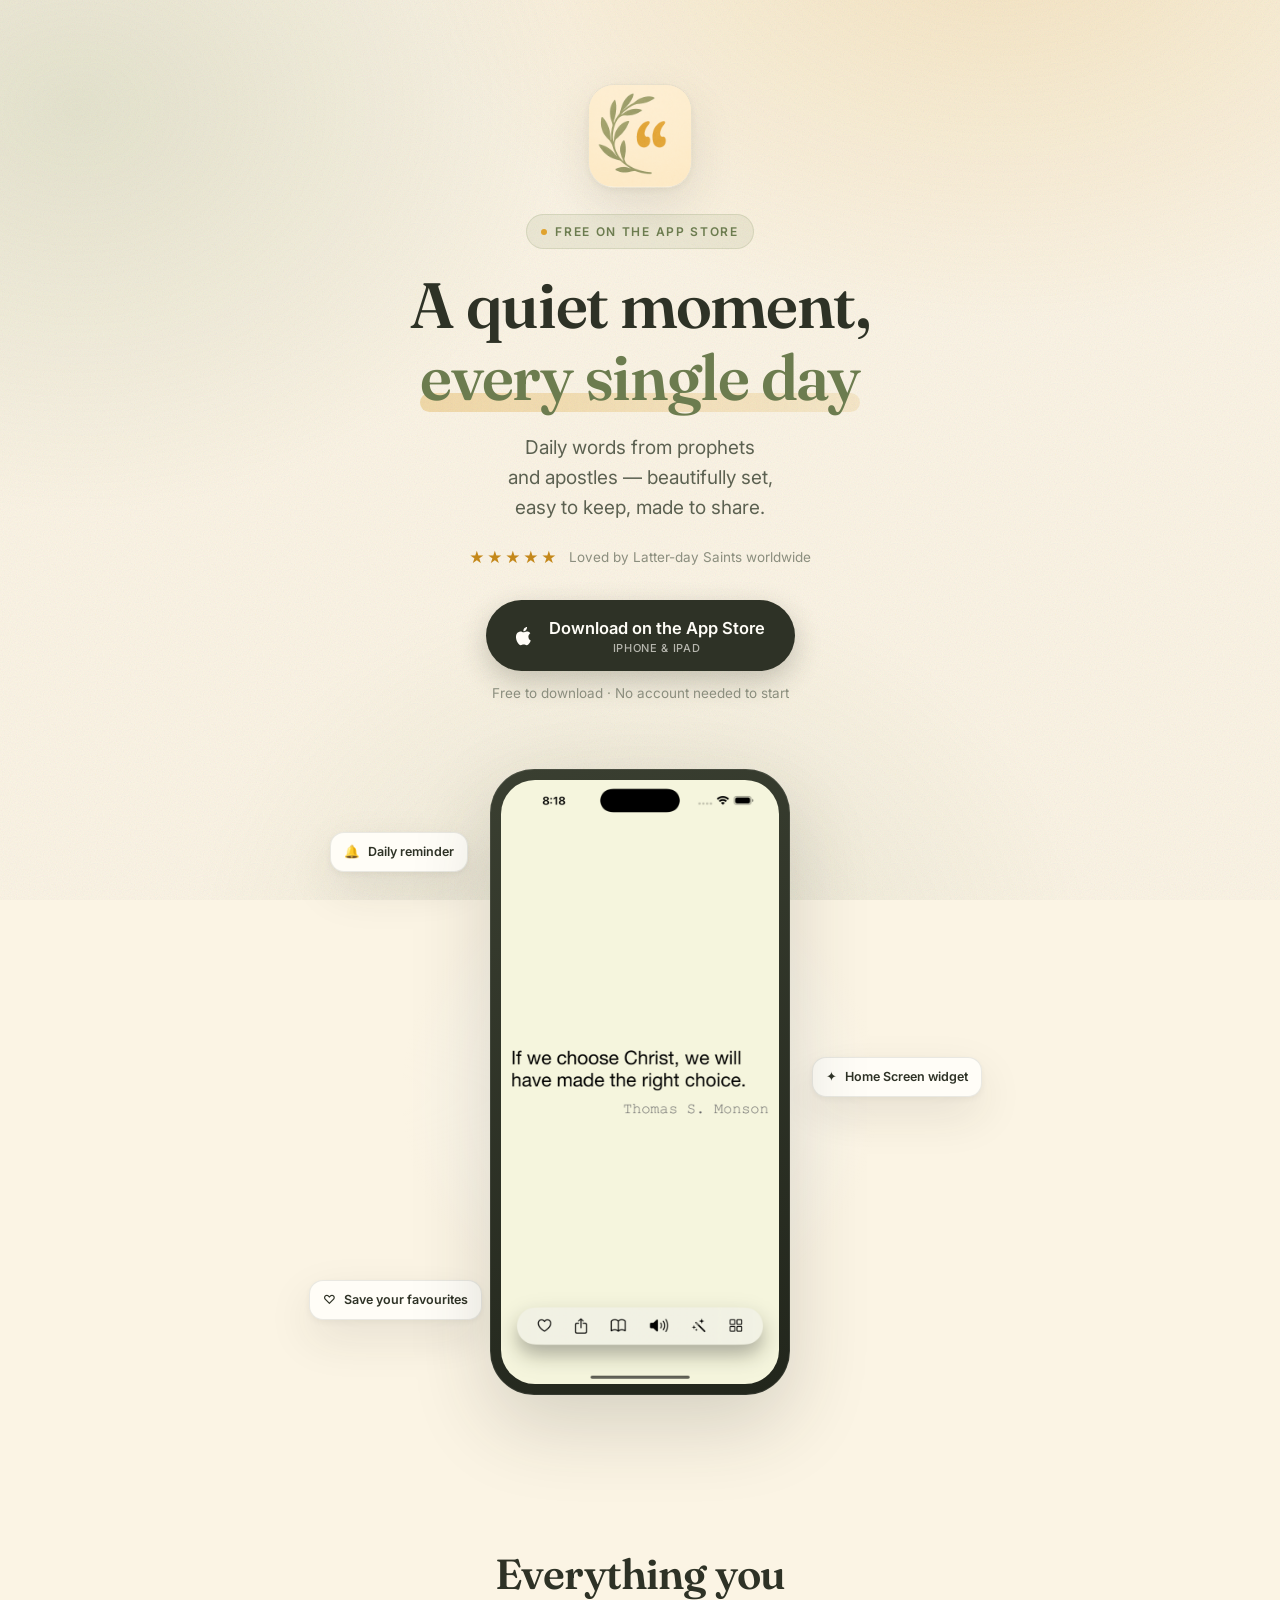
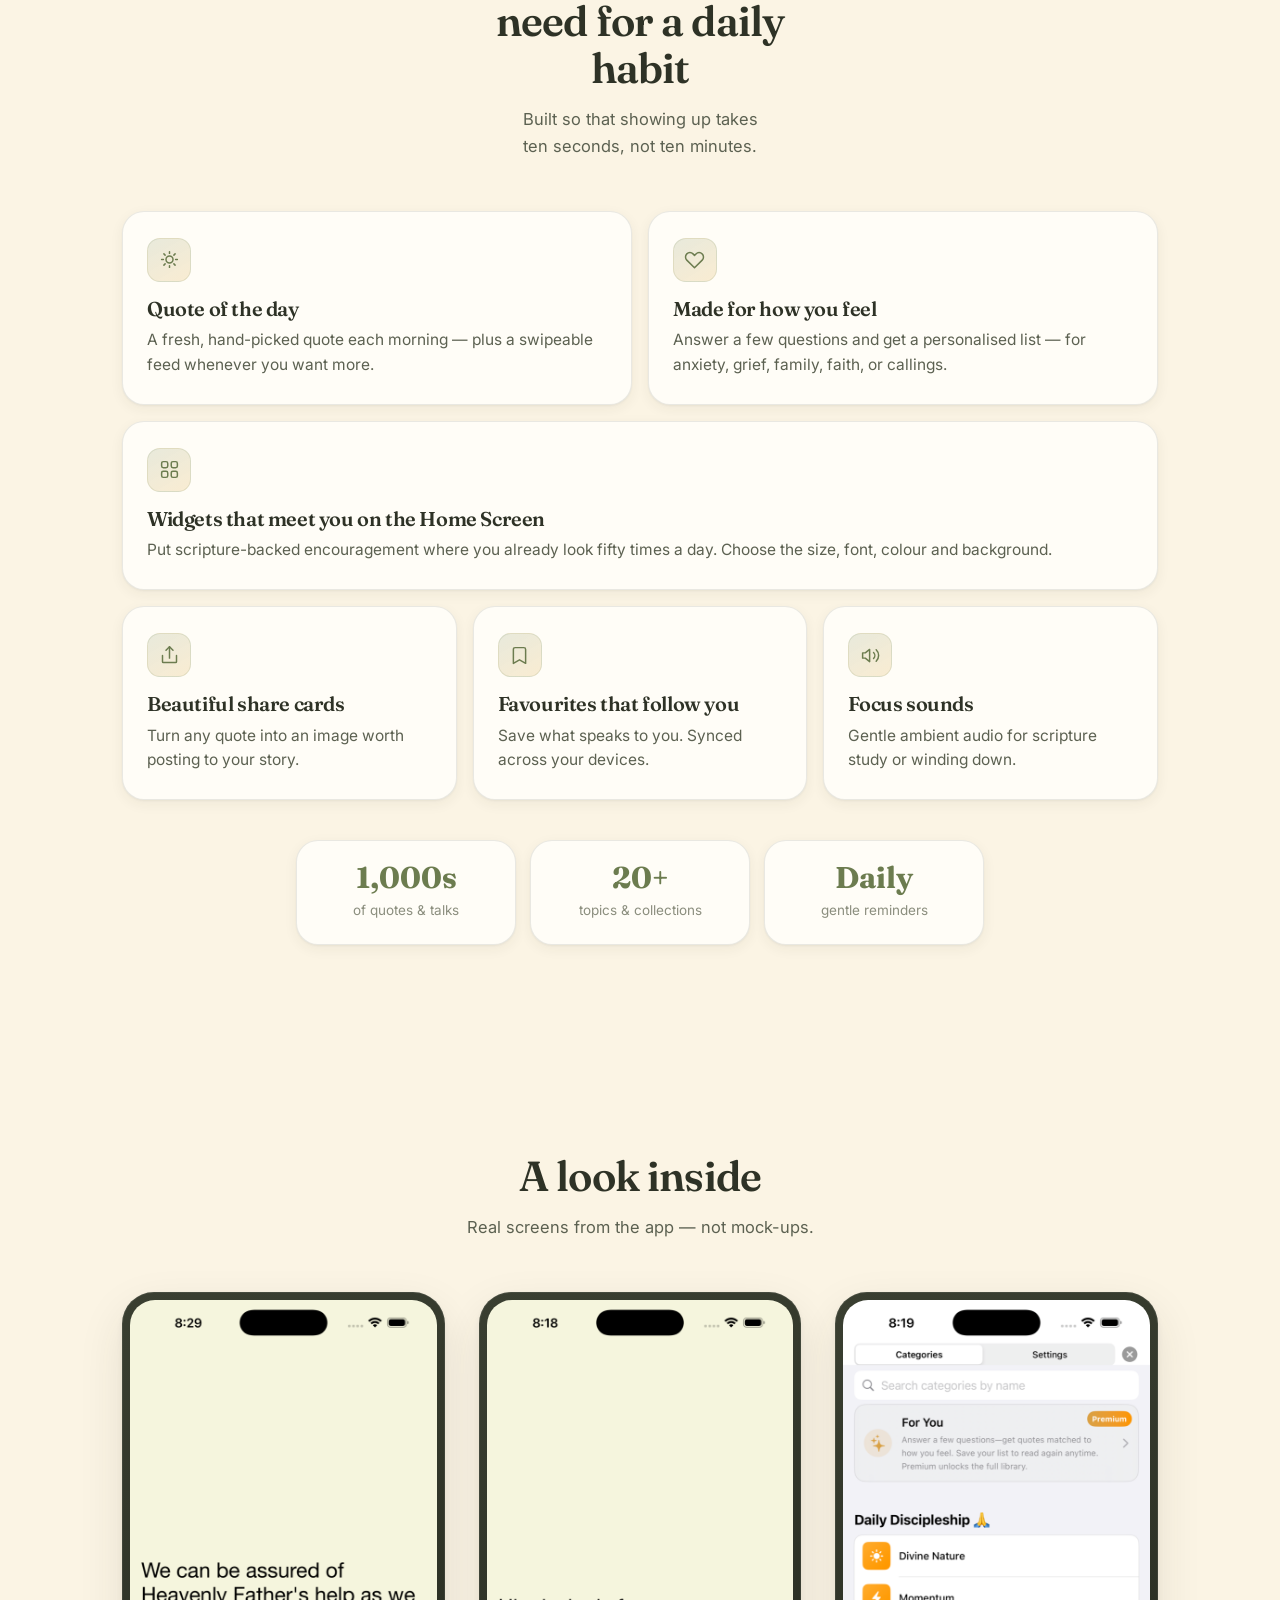
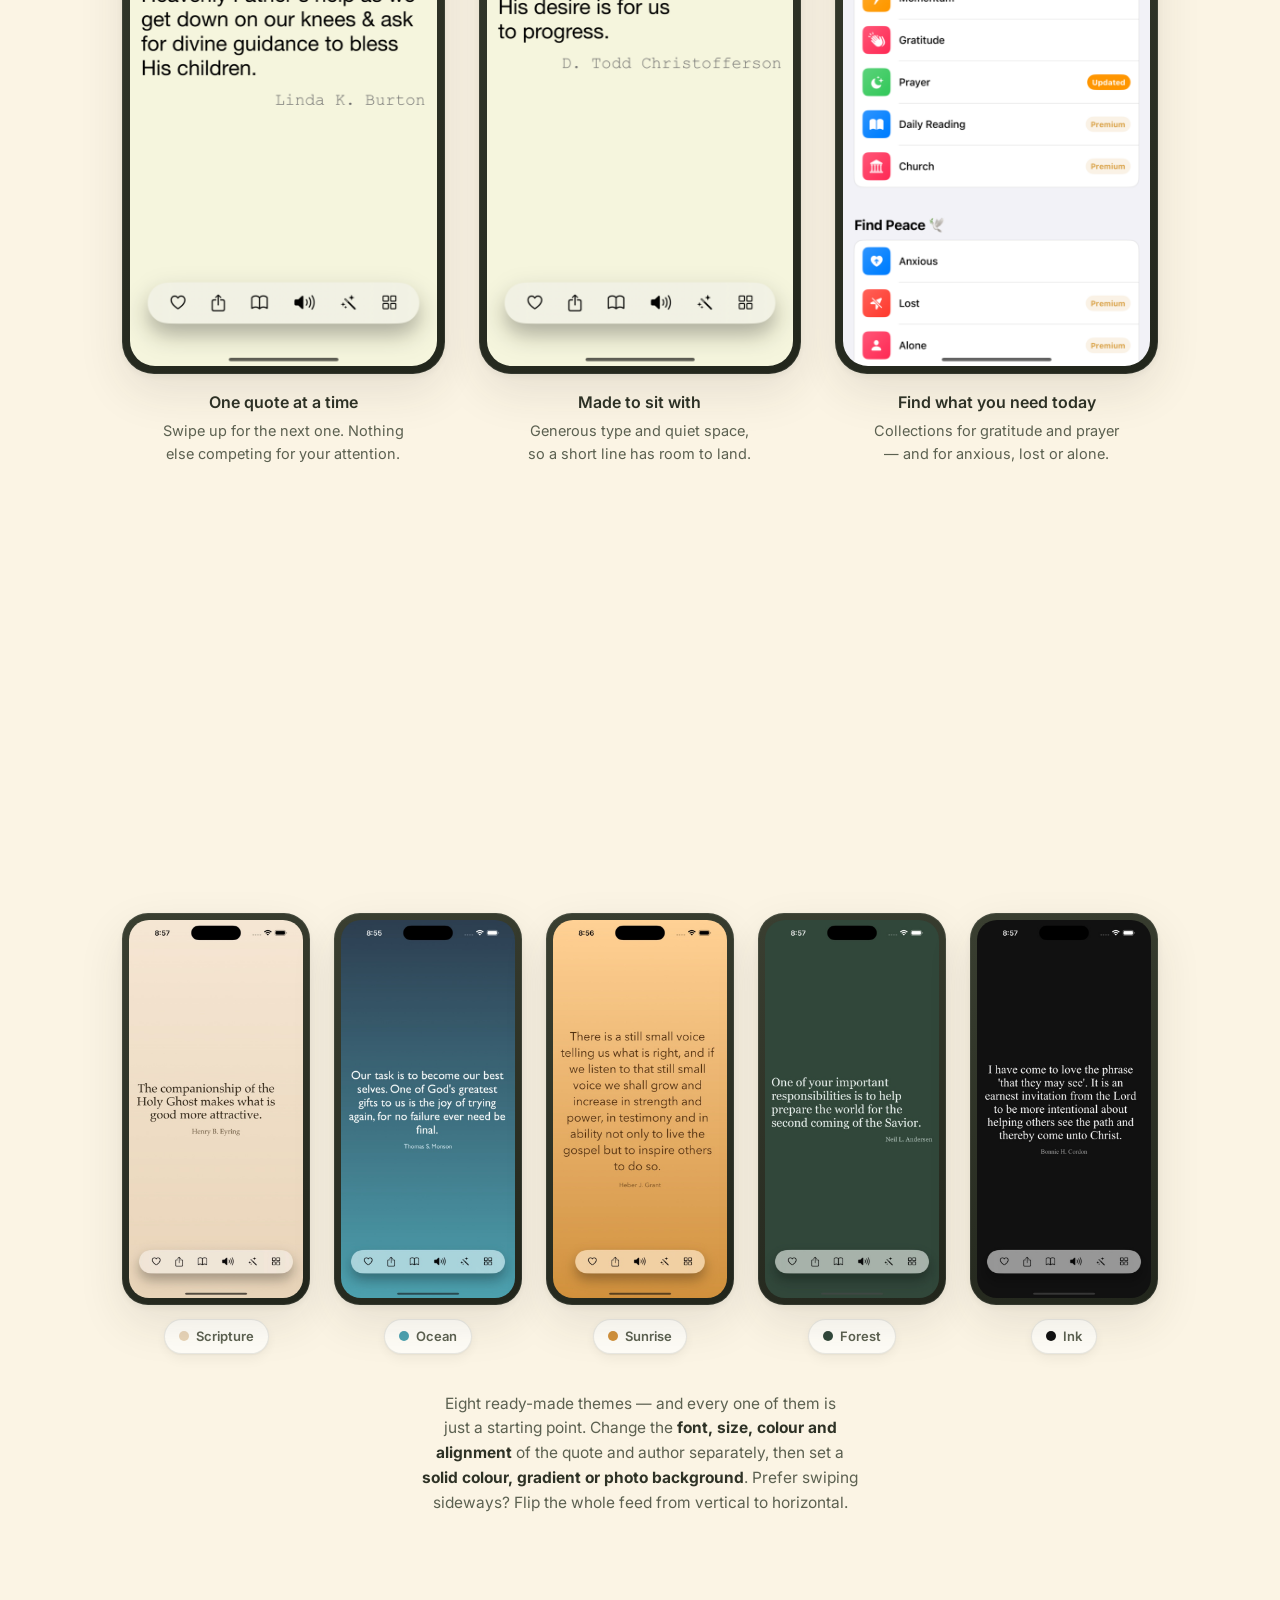
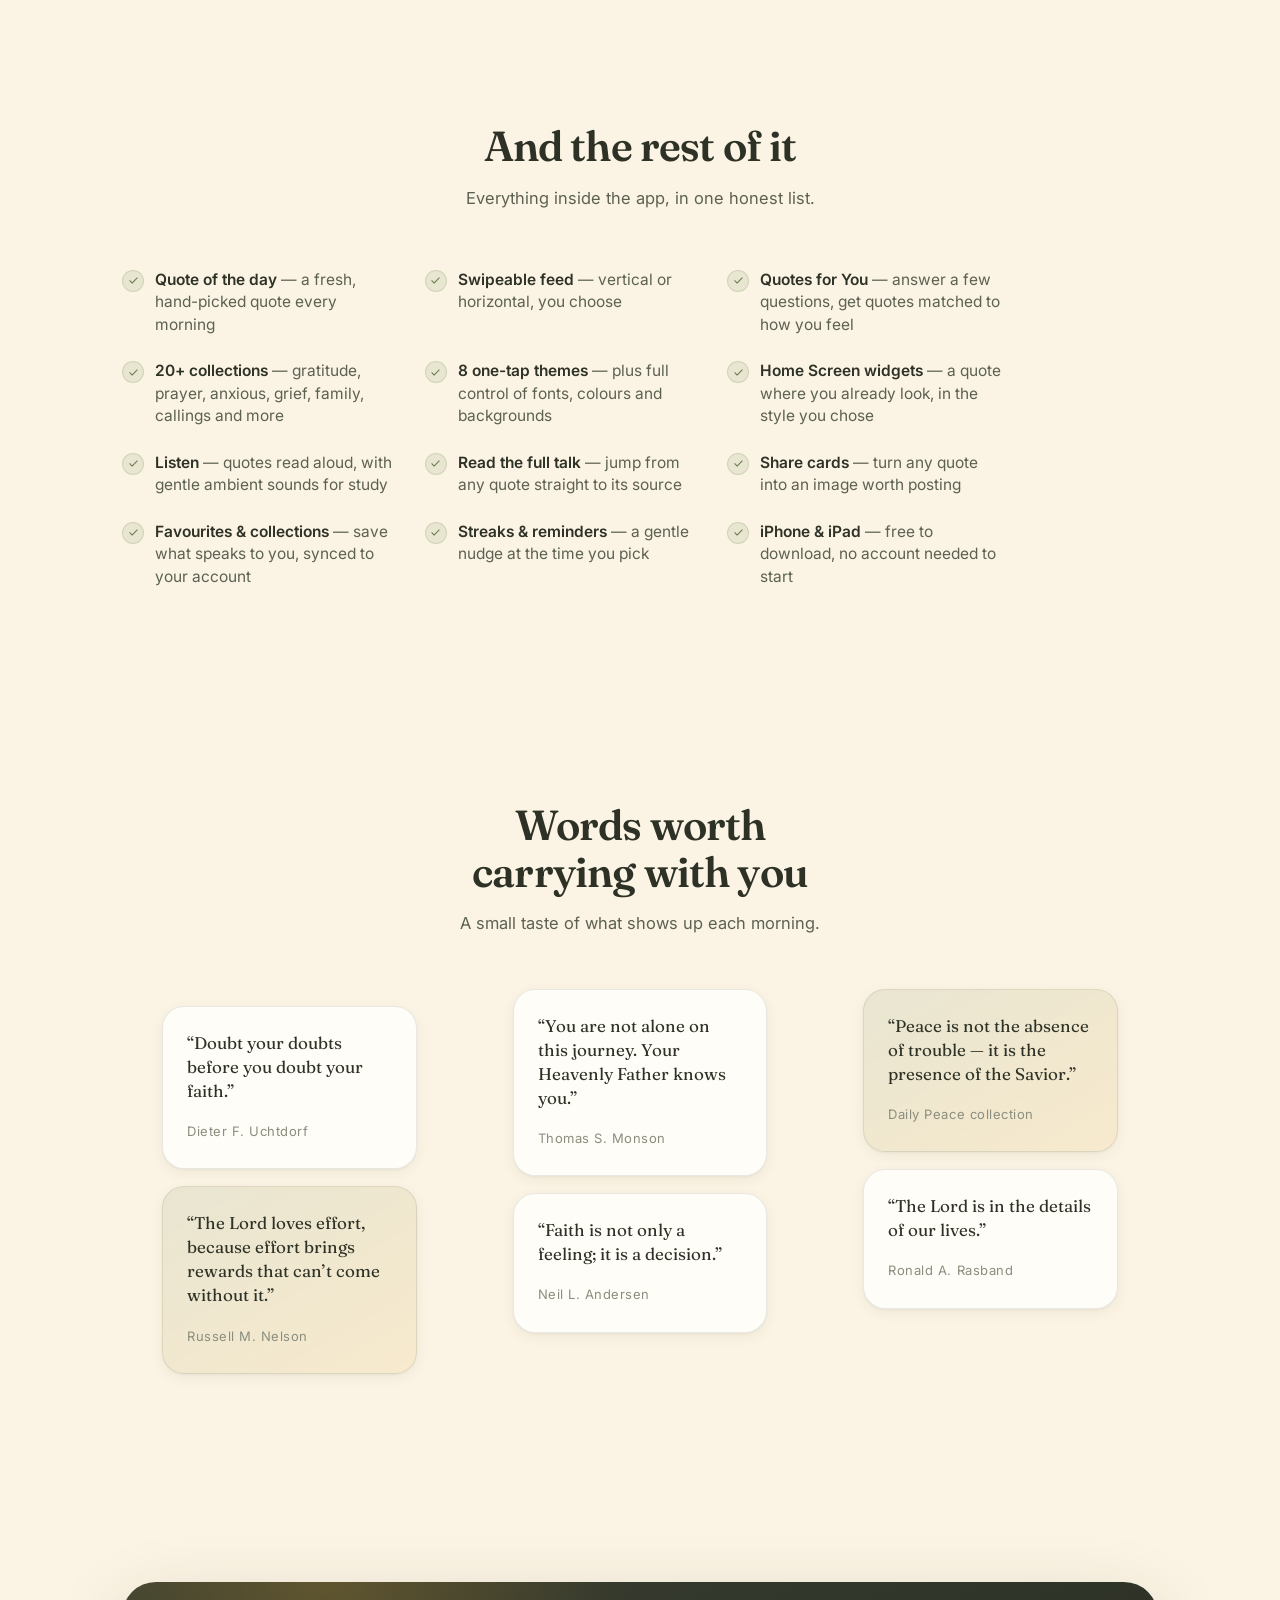
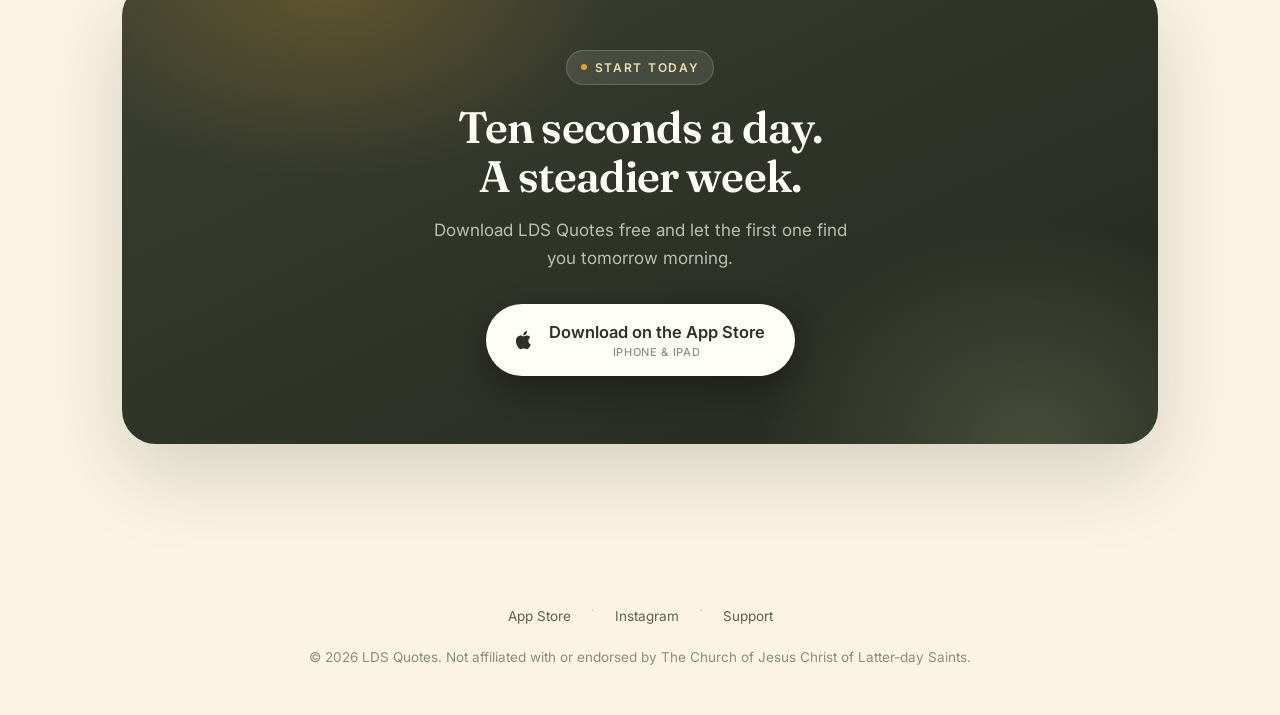
==== commit f43eaae8: "CTAs link straight to the App Store; add Smart App Banner Field-tested from Instagram: the in-app br" ====
--- a/index.html
+++ b/index.html
@@ -6,6 +6,7 @@
 <title>LDS Quotes — Daily Inspiration</title>
 <meta name="description" content="A quiet moment with the words of prophets and apostles. Daily quotes, Home Screen widgets, and shareable quote cards for members of The Church of Jesus Christ of Latter-day Saints.">
 <meta name="theme-color" content="#FBF4E4">
+<meta name="apple-itunes-app" content="app-id=1506121689">
 
 <link rel="icon" href="assets/favicon.png">
 <link rel="apple-touch-icon" href="assets/favicon.png">
@@ -41,7 +42,8 @@
 }
 
 *{box-sizing:border-box}
-html{-webkit-text-size-adjust:100%}
+/* clip on html as well as body — iOS Safari can still pan sideways when only body hides overflow */
+html{-webkit-text-size-adjust:100%; overflow-x:clip}
 body{
   margin:0;
   background:var(--cream);
@@ -354,7 +356,7 @@
     </div>
 
     <div class="cta-row">
-      <a class="cta" href="go/?src=hero" target="_blank" rel="noopener">
+      <a class="cta" href="https://apps.apple.com/app/apple-store/id1506121689?pt=118418326&amp;ct=Instagram&amp;mt=8">
         <svg viewBox="0 0 24 24" fill="currentColor" aria-hidden="true"><path d="M16.36 12.72c-.02-2.3 1.88-3.4 1.96-3.46-1.07-1.56-2.73-1.78-3.32-1.8-1.41-.14-2.76.83-3.48.83-.72 0-1.83-.81-3-.79-1.55.02-2.98.9-3.77 2.29-1.61 2.79-.41 6.92 1.15 9.18.76 1.11 1.67 2.35 2.86 2.31 1.15-.05 1.58-.74 2.97-.74 1.38 0 1.78.74 2.99.72 1.23-.02 2.02-1.13 2.78-2.24.88-1.29 1.24-2.54 1.26-2.6-.03-.01-2.41-.93-2.4-3.7ZM14.1 5.9c.63-.77 1.06-1.83.94-2.9-.91.04-2.02.61-2.67 1.37-.58.68-1.09 1.77-.95 2.81 1.02.08 2.05-.52 2.68-1.28Z"/></svg>
         <span>Download on the App&nbsp;Store<small>iPhone &amp; iPad</small></span>
       </a>
@@ -589,7 +591,7 @@
       <div class="eyebrow" style="background:rgba(255,253,247,.10); border-color:rgba(255,253,247,.18); color:#EEDFAF"><span class="dot"></span> Start today</div>
       <h2 style="margin-top:18px">Ten seconds a day.<br>A steadier week.</h2>
       <p>Download LDS Quotes free and let the first one find you tomorrow morning.</p>
-      <a class="cta" href="go/?src=final" target="_blank" rel="noopener">
+      <a class="cta" href="https://apps.apple.com/app/apple-store/id1506121689?pt=118418326&amp;ct=Instagram&amp;mt=8">
         <svg viewBox="0 0 24 24" fill="currentColor" aria-hidden="true"><path d="M16.36 12.72c-.02-2.3 1.88-3.4 1.96-3.46-1.07-1.56-2.73-1.78-3.32-1.8-1.41-.14-2.76.83-3.48.83-.72 0-1.83-.81-3-.79-1.55.02-2.98.9-3.77 2.29-1.61 2.79-.41 6.92 1.15 9.18.76 1.11 1.67 2.35 2.86 2.31 1.15-.05 1.58-.74 2.97-.74 1.38 0 1.78.74 2.99.72 1.23-.02 2.02-1.13 2.78-2.24.88-1.29 1.24-2.54 1.26-2.6-.03-.01-2.41-.93-2.4-3.7ZM14.1 5.9c.63-.77 1.06-1.83.94-2.9-.91.04-2.02.61-2.67 1.37-.58.68-1.09 1.77-.95 2.81 1.02.08 2.05-.52 2.68-1.28Z"/></svg>
         <span>Download on the App&nbsp;Store<small>iPhone &amp; iPad</small></span>
       </a>
@@ -600,9 +602,9 @@
 <footer>
   <div class="wrap">
     <div class="links">
-      <a href="go/?src=footer" target="_blank" rel="noopener">App Store</a>
+      <a href="https://apps.apple.com/app/apple-store/id1506121689?pt=118418326&amp;ct=Instagram&amp;mt=8">App Store</a>
       <span class="sep">·</span>
-      <a href="https://www.instagram.com/" target="_blank" rel="noopener">Instagram</a>
+      <a href="https://www.instagram.com/lds.quotes.official" target="_blank" rel="noopener">Instagram</a>
       <span class="sep">·</span>
       <a href="mailto:kelvin.vins@gmail.com">Support</a>
     </div>
@@ -611,7 +613,7 @@
 </footer>
 
 <div class="sticky" id="sticky">
-  <a class="cta" href="go/?src=sticky" target="_blank" rel="noopener">
+  <a class="cta" href="https://apps.apple.com/app/apple-store/id1506121689?pt=118418326&amp;ct=Instagram&amp;mt=8">
     <svg viewBox="0 0 24 24" fill="currentColor" aria-hidden="true"><path d="M16.36 12.72c-.02-2.3 1.88-3.4 1.96-3.46-1.07-1.56-2.73-1.78-3.32-1.8-1.41-.14-2.76.83-3.48.83-.72 0-1.83-.81-3-.79-1.55.02-2.98.9-3.77 2.29-1.61 2.79-.41 6.92 1.15 9.18.76 1.11 1.67 2.35 2.86 2.31 1.15-.05 1.58-.74 2.97-.74 1.38 0 1.78.74 2.99.72 1.23-.02 2.02-1.13 2.78-2.24.88-1.29 1.24-2.54 1.26-2.6-.03-.01-2.41-.93-2.4-3.7ZM14.1 5.9c.63-.77 1.06-1.83.94-2.9-.91.04-2.02.61-2.67 1.37-.58.68-1.09 1.77-.95 2.81 1.02.08 2.05-.52 2.68-1.28Z"/></svg>
     <span>Get LDS Quotes — Free</span>
   </a>
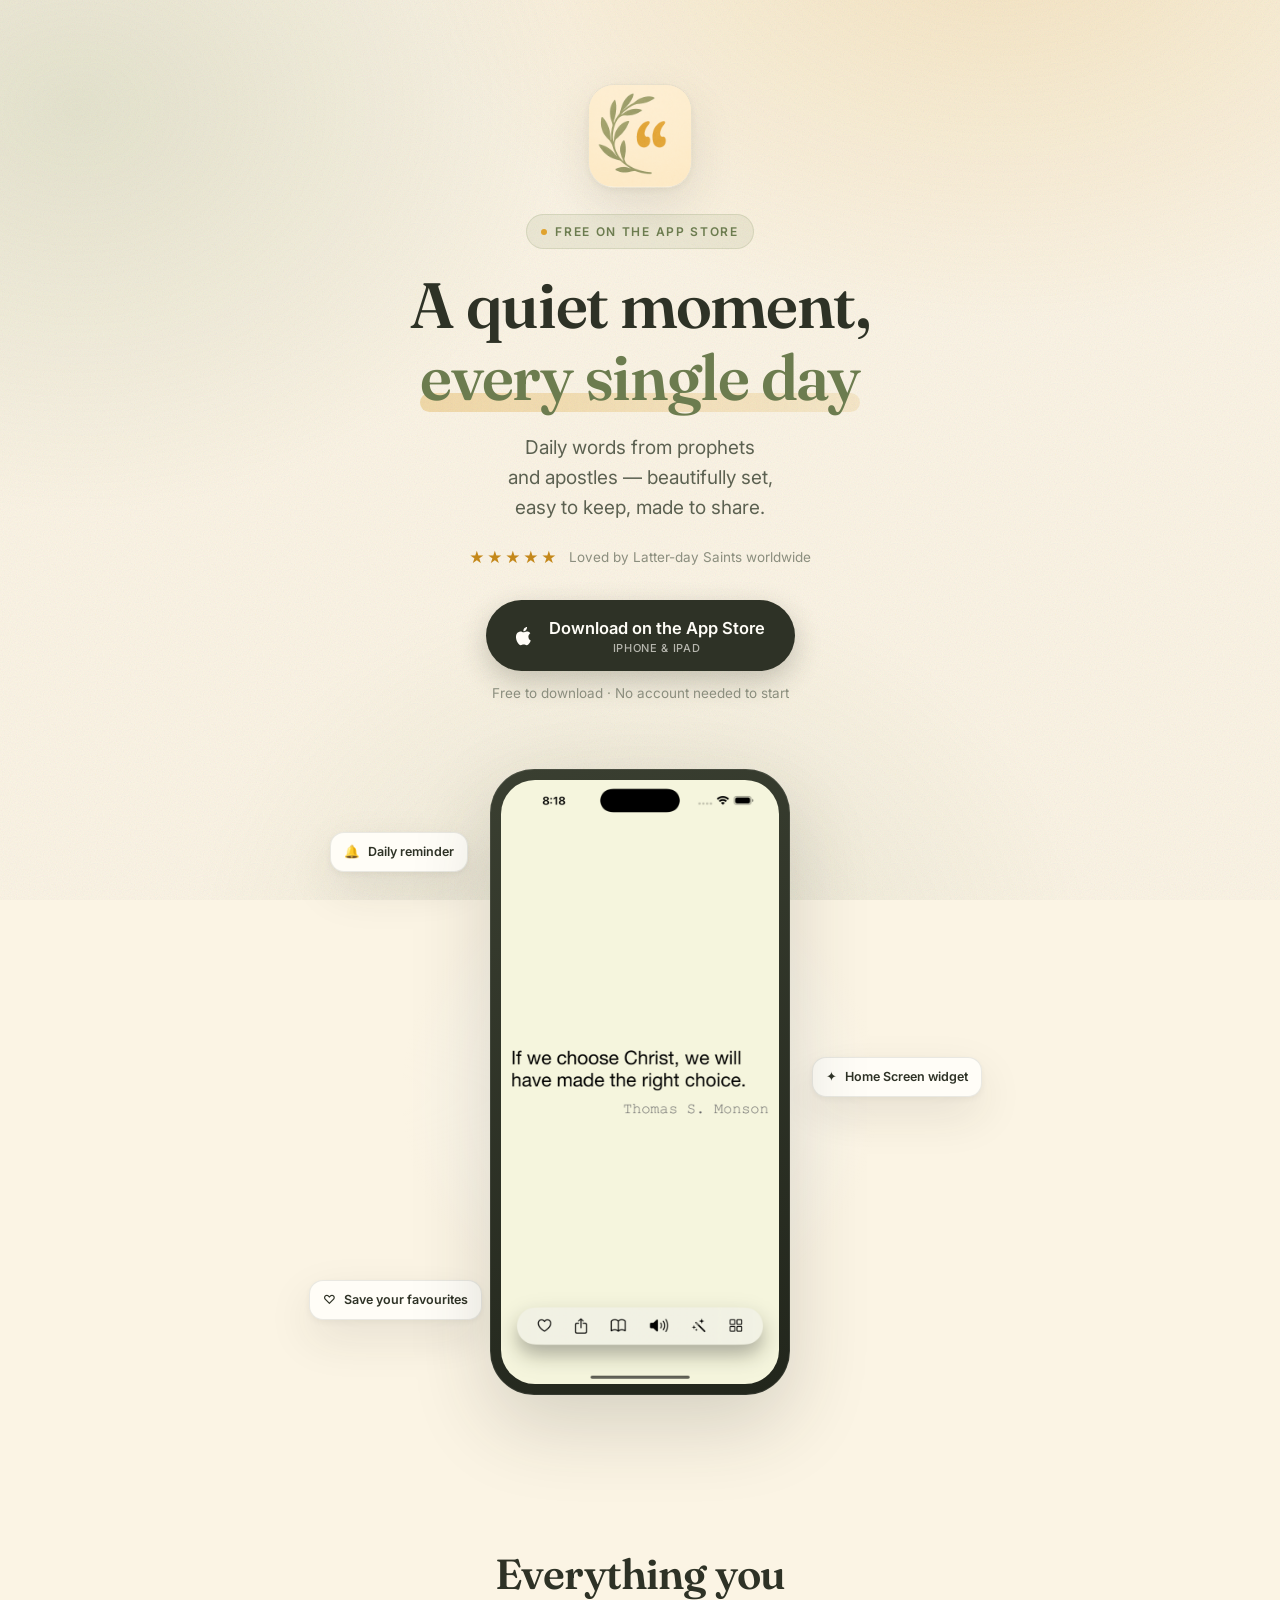
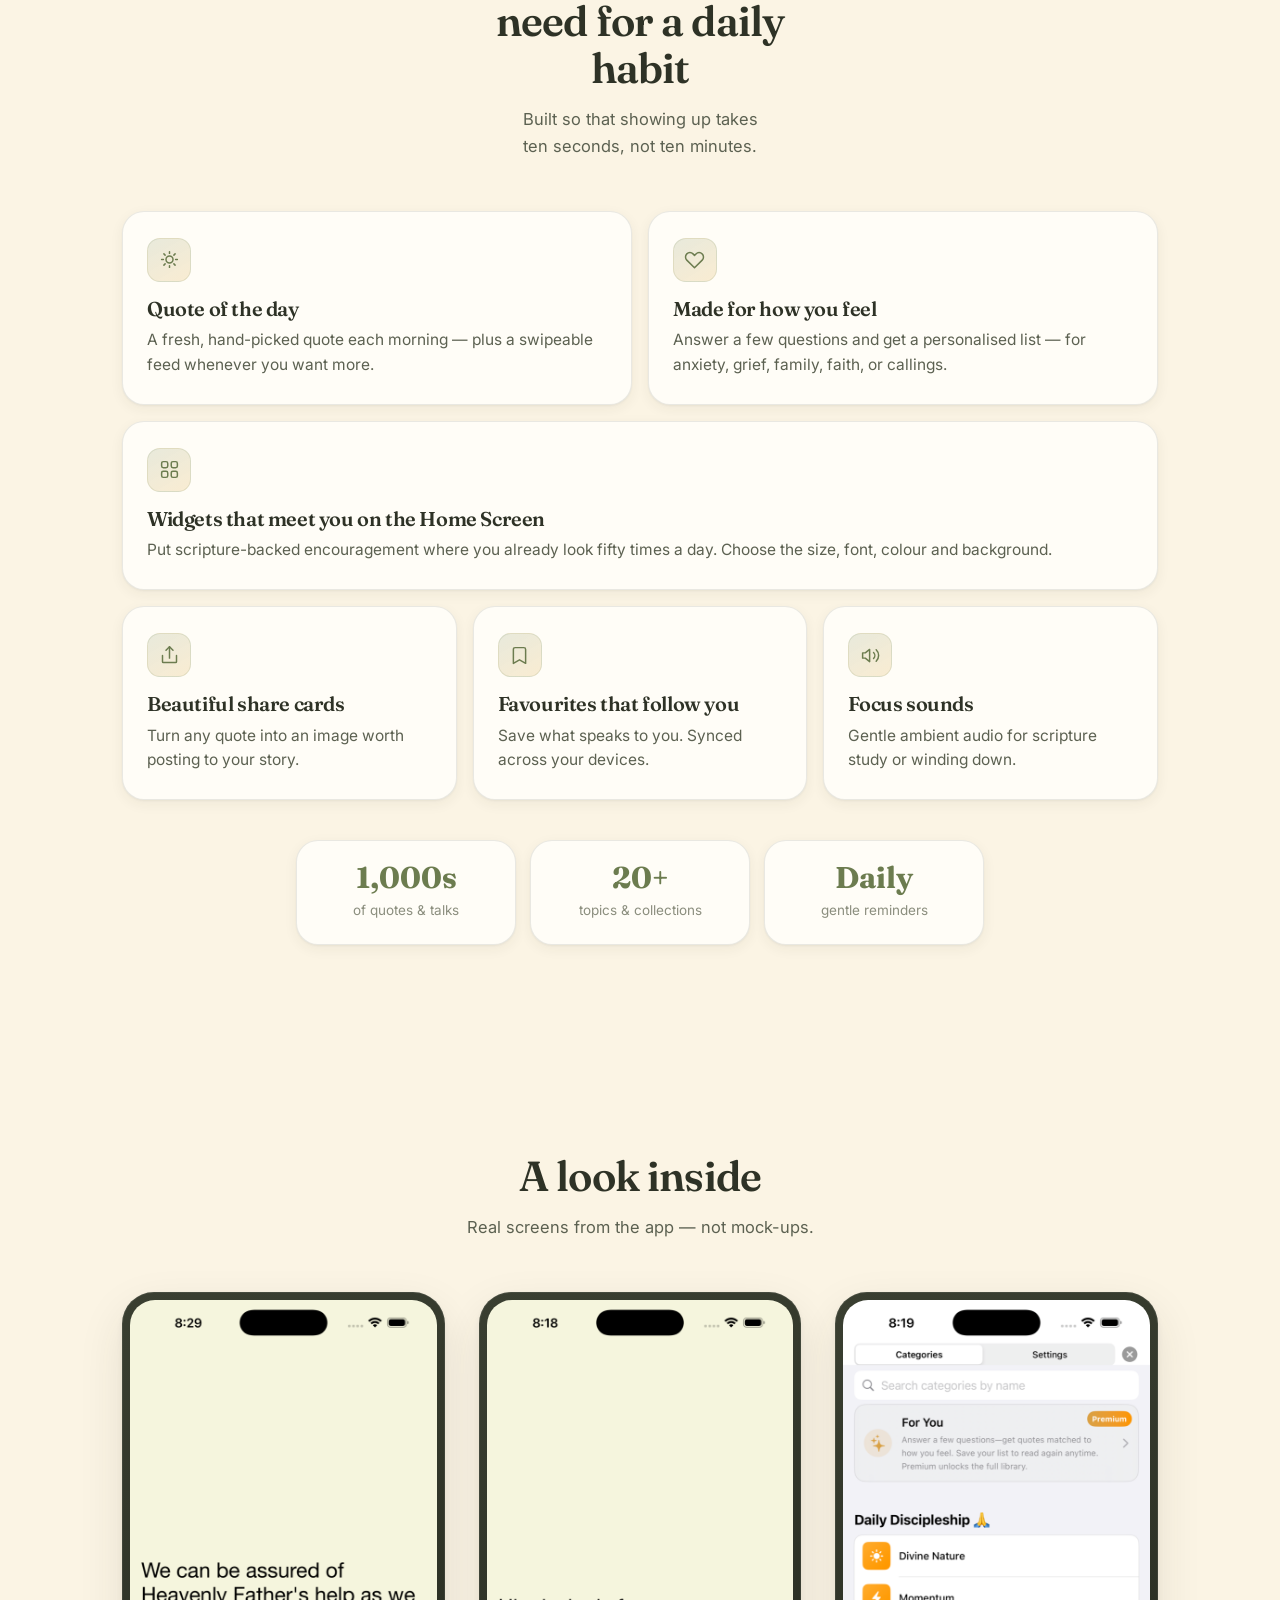
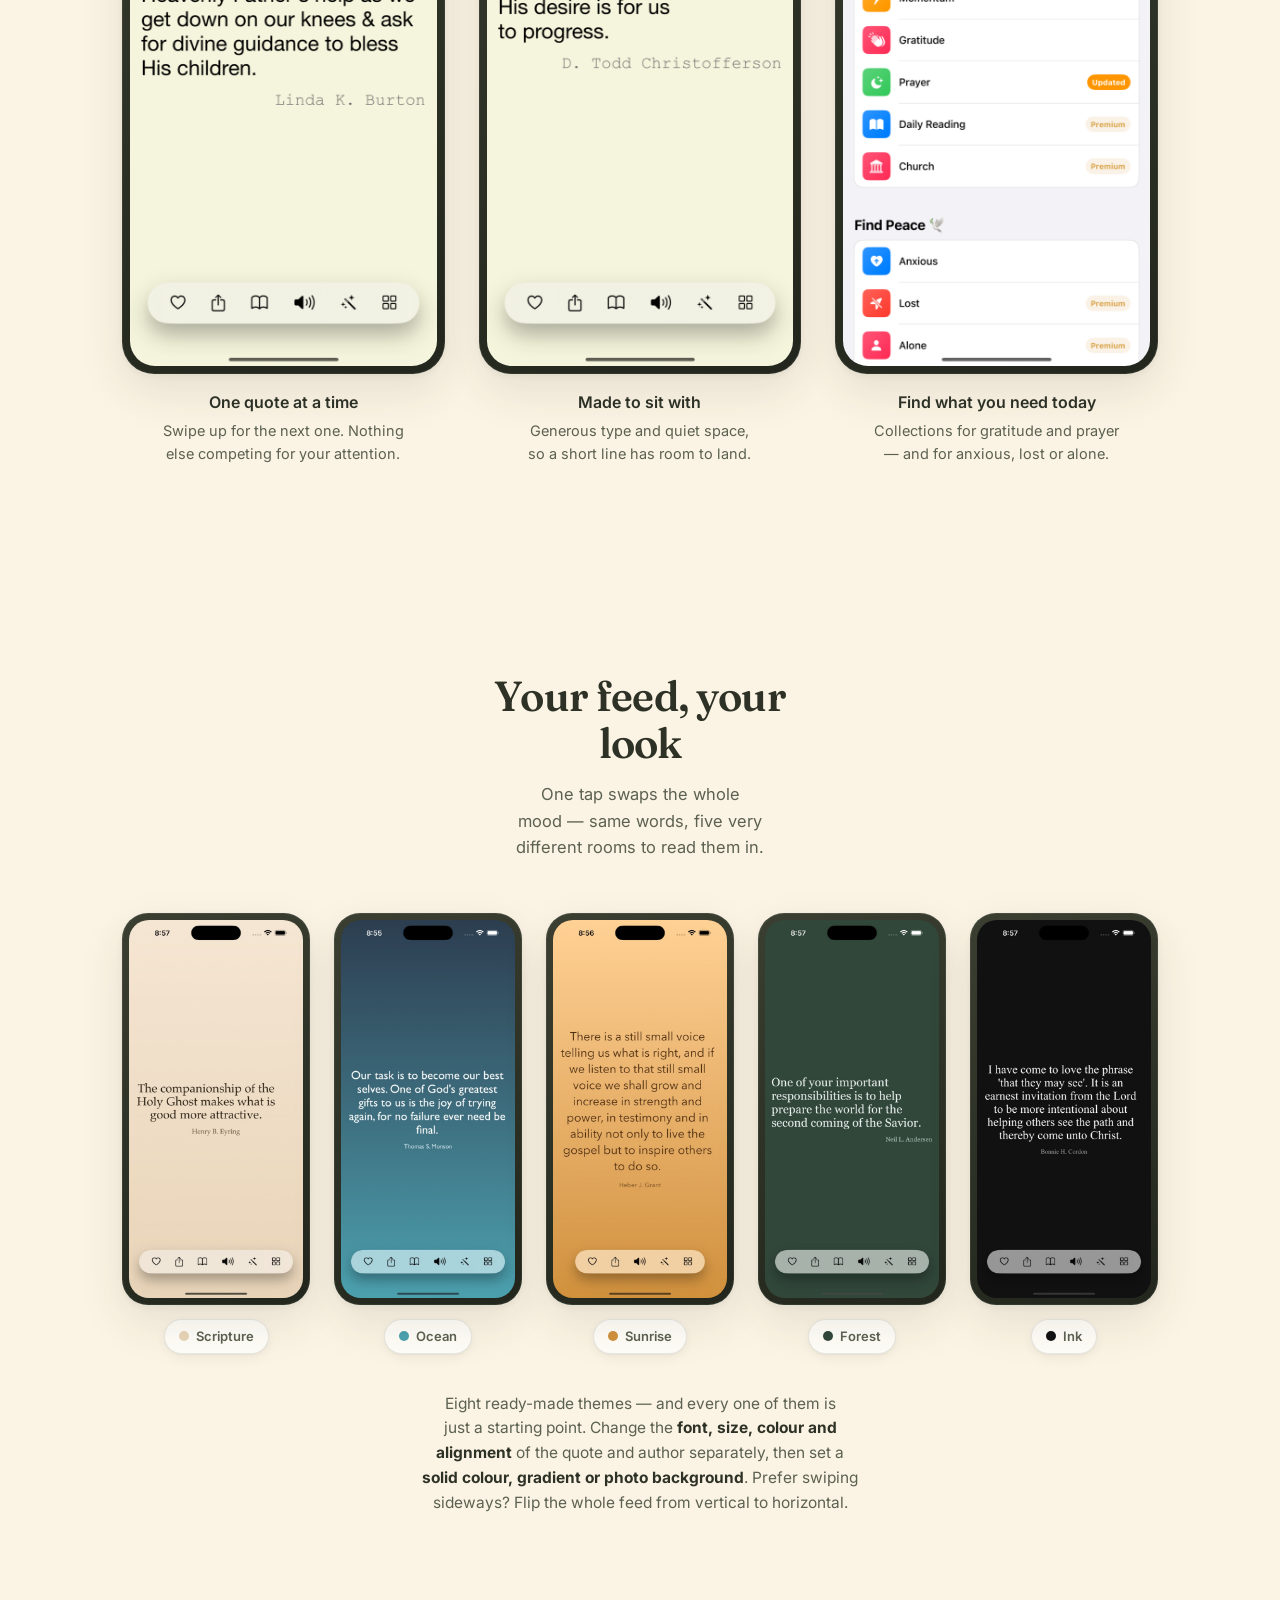
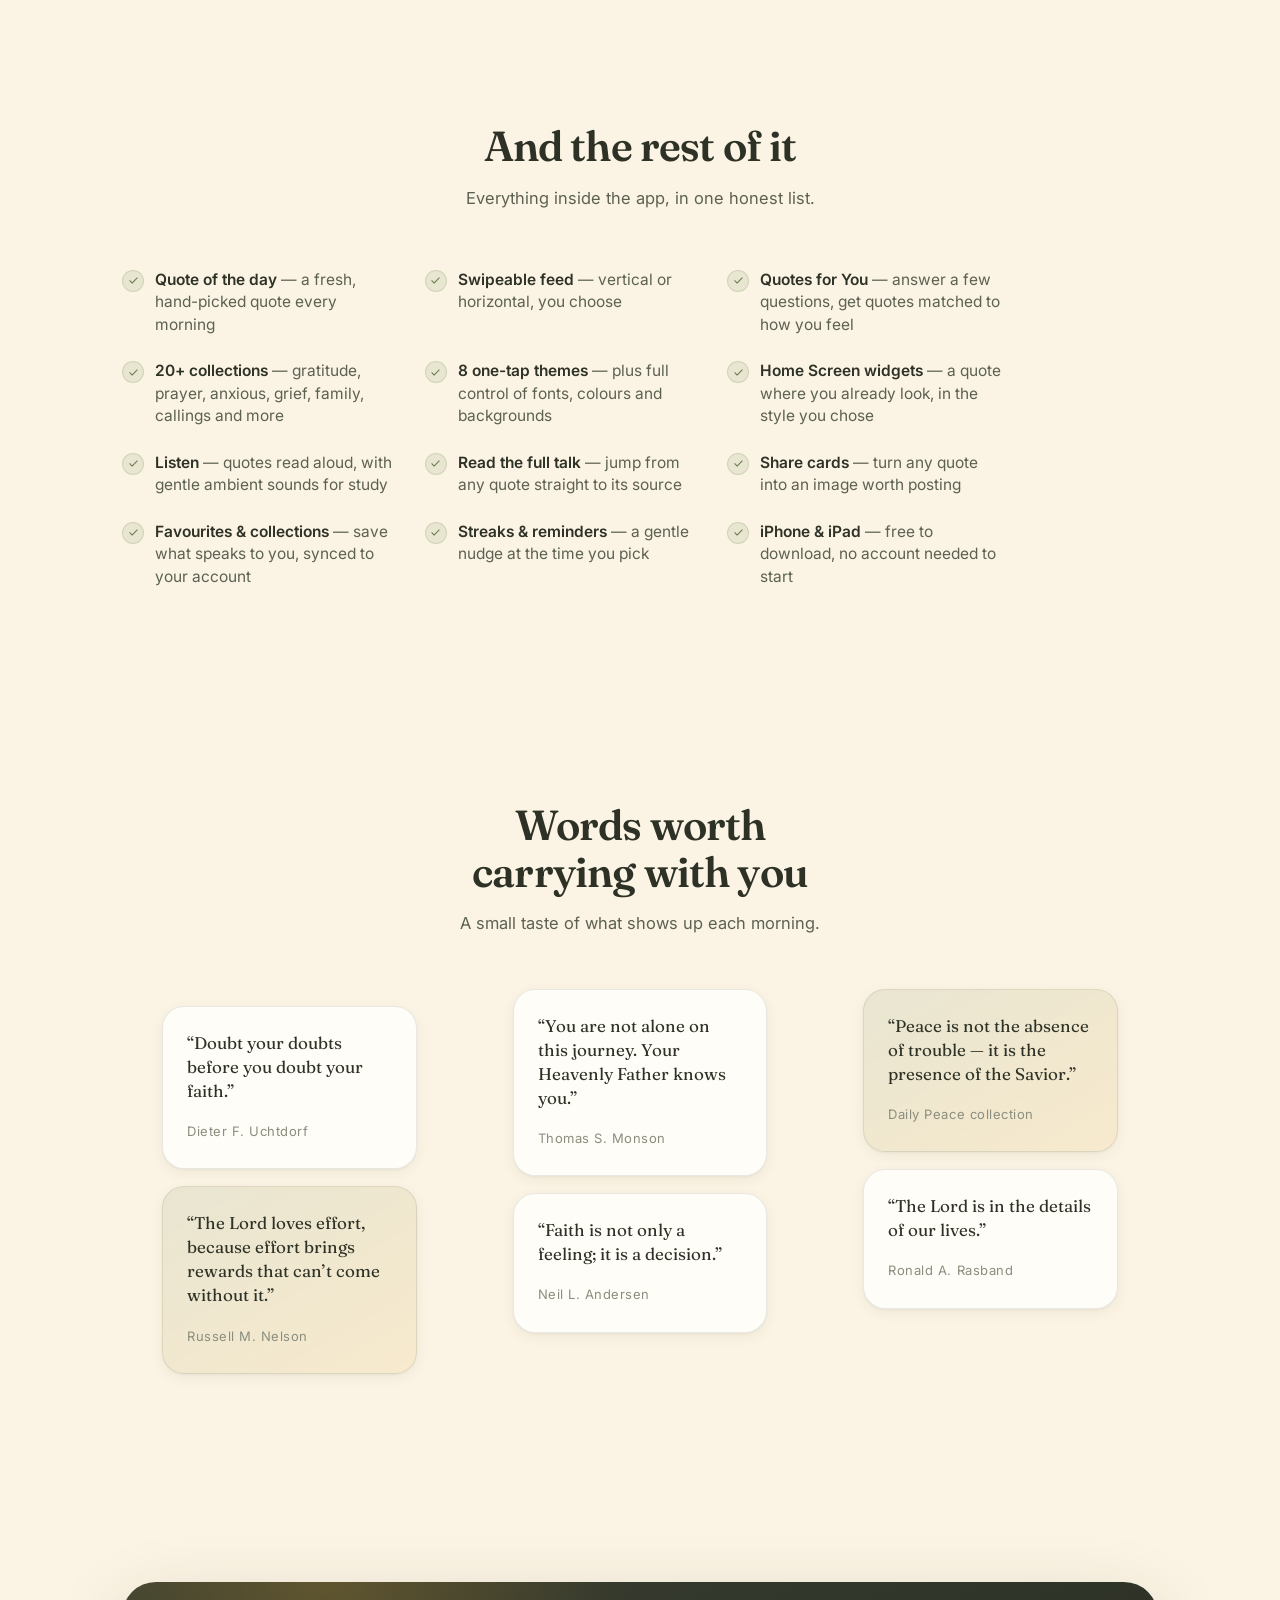
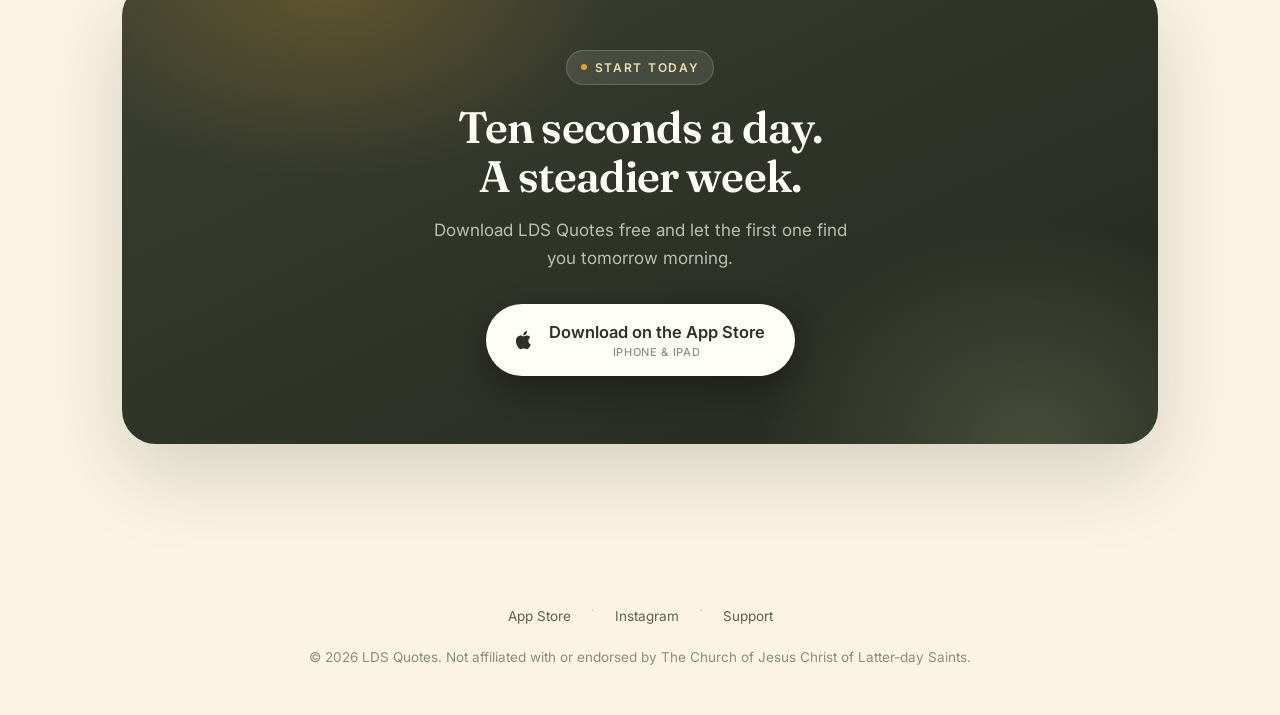
==== commit cba2be68: "Bring back the /go interstitial, now with an in-app-browser escape hatch CTAs route through /go agai" ====
--- a/index.html
+++ b/index.html
@@ -356,7 +356,7 @@
     </div>
 
     <div class="cta-row">
-      <a class="cta" href="https://apps.apple.com/app/apple-store/id1506121689?pt=118418326&amp;ct=Instagram&amp;mt=8">
+      <a class="cta" href="go/?src=hero">
         <svg viewBox="0 0 24 24" fill="currentColor" aria-hidden="true"><path d="M16.36 12.72c-.02-2.3 1.88-3.4 1.96-3.46-1.07-1.56-2.73-1.78-3.32-1.8-1.41-.14-2.76.83-3.48.83-.72 0-1.83-.81-3-.79-1.55.02-2.98.9-3.77 2.29-1.61 2.79-.41 6.92 1.15 9.18.76 1.11 1.67 2.35 2.86 2.31 1.15-.05 1.58-.74 2.97-.74 1.38 0 1.78.74 2.99.72 1.23-.02 2.02-1.13 2.78-2.24.88-1.29 1.24-2.54 1.26-2.6-.03-.01-2.41-.93-2.4-3.7ZM14.1 5.9c.63-.77 1.06-1.83.94-2.9-.91.04-2.02.61-2.67 1.37-.58.68-1.09 1.77-.95 2.81 1.02.08 2.05-.52 2.68-1.28Z"/></svg>
         <span>Download on the App&nbsp;Store<small>iPhone &amp; iPad</small></span>
       </a>
@@ -591,7 +591,7 @@
       <div class="eyebrow" style="background:rgba(255,253,247,.10); border-color:rgba(255,253,247,.18); color:#EEDFAF"><span class="dot"></span> Start today</div>
       <h2 style="margin-top:18px">Ten seconds a day.<br>A steadier week.</h2>
       <p>Download LDS Quotes free and let the first one find you tomorrow morning.</p>
-      <a class="cta" href="https://apps.apple.com/app/apple-store/id1506121689?pt=118418326&amp;ct=Instagram&amp;mt=8">
+      <a class="cta" href="go/?src=final">
         <svg viewBox="0 0 24 24" fill="currentColor" aria-hidden="true"><path d="M16.36 12.72c-.02-2.3 1.88-3.4 1.96-3.46-1.07-1.56-2.73-1.78-3.32-1.8-1.41-.14-2.76.83-3.48.83-.72 0-1.83-.81-3-.79-1.55.02-2.98.9-3.77 2.29-1.61 2.79-.41 6.92 1.15 9.18.76 1.11 1.67 2.35 2.86 2.31 1.15-.05 1.58-.74 2.97-.74 1.38 0 1.78.74 2.99.72 1.23-.02 2.02-1.13 2.78-2.24.88-1.29 1.24-2.54 1.26-2.6-.03-.01-2.41-.93-2.4-3.7ZM14.1 5.9c.63-.77 1.06-1.83.94-2.9-.91.04-2.02.61-2.67 1.37-.58.68-1.09 1.77-.95 2.81 1.02.08 2.05-.52 2.68-1.28Z"/></svg>
         <span>Download on the App&nbsp;Store<small>iPhone &amp; iPad</small></span>
       </a>
@@ -602,7 +602,7 @@
 <footer>
   <div class="wrap">
     <div class="links">
-      <a href="https://apps.apple.com/app/apple-store/id1506121689?pt=118418326&amp;ct=Instagram&amp;mt=8">App Store</a>
+      <a href="go/?src=footer">App Store</a>
       <span class="sep">·</span>
       <a href="https://www.instagram.com/lds.quotes.official" target="_blank" rel="noopener">Instagram</a>
       <span class="sep">·</span>
@@ -613,7 +613,7 @@
 </footer>
 
 <div class="sticky" id="sticky">
-  <a class="cta" href="https://apps.apple.com/app/apple-store/id1506121689?pt=118418326&amp;ct=Instagram&amp;mt=8">
+  <a class="cta" href="go/?src=sticky">
     <svg viewBox="0 0 24 24" fill="currentColor" aria-hidden="true"><path d="M16.36 12.72c-.02-2.3 1.88-3.4 1.96-3.46-1.07-1.56-2.73-1.78-3.32-1.8-1.41-.14-2.76.83-3.48.83-.72 0-1.83-.81-3-.79-1.55.02-2.98.9-3.77 2.29-1.61 2.79-.41 6.92 1.15 9.18.76 1.11 1.67 2.35 2.86 2.31 1.15-.05 1.58-.74 2.97-.74 1.38 0 1.78.74 2.99.72 1.23-.02 2.02-1.13 2.78-2.24.88-1.29 1.24-2.54 1.26-2.6-.03-.01-2.41-.93-2.4-3.7ZM14.1 5.9c.63-.77 1.06-1.83.94-2.9-.91.04-2.02.61-2.67 1.37-.58.68-1.09 1.77-.95 2.81 1.02.08 2.05-.52 2.68-1.28Z"/></svg>
     <span>Get LDS Quotes — Free</span>
   </a>
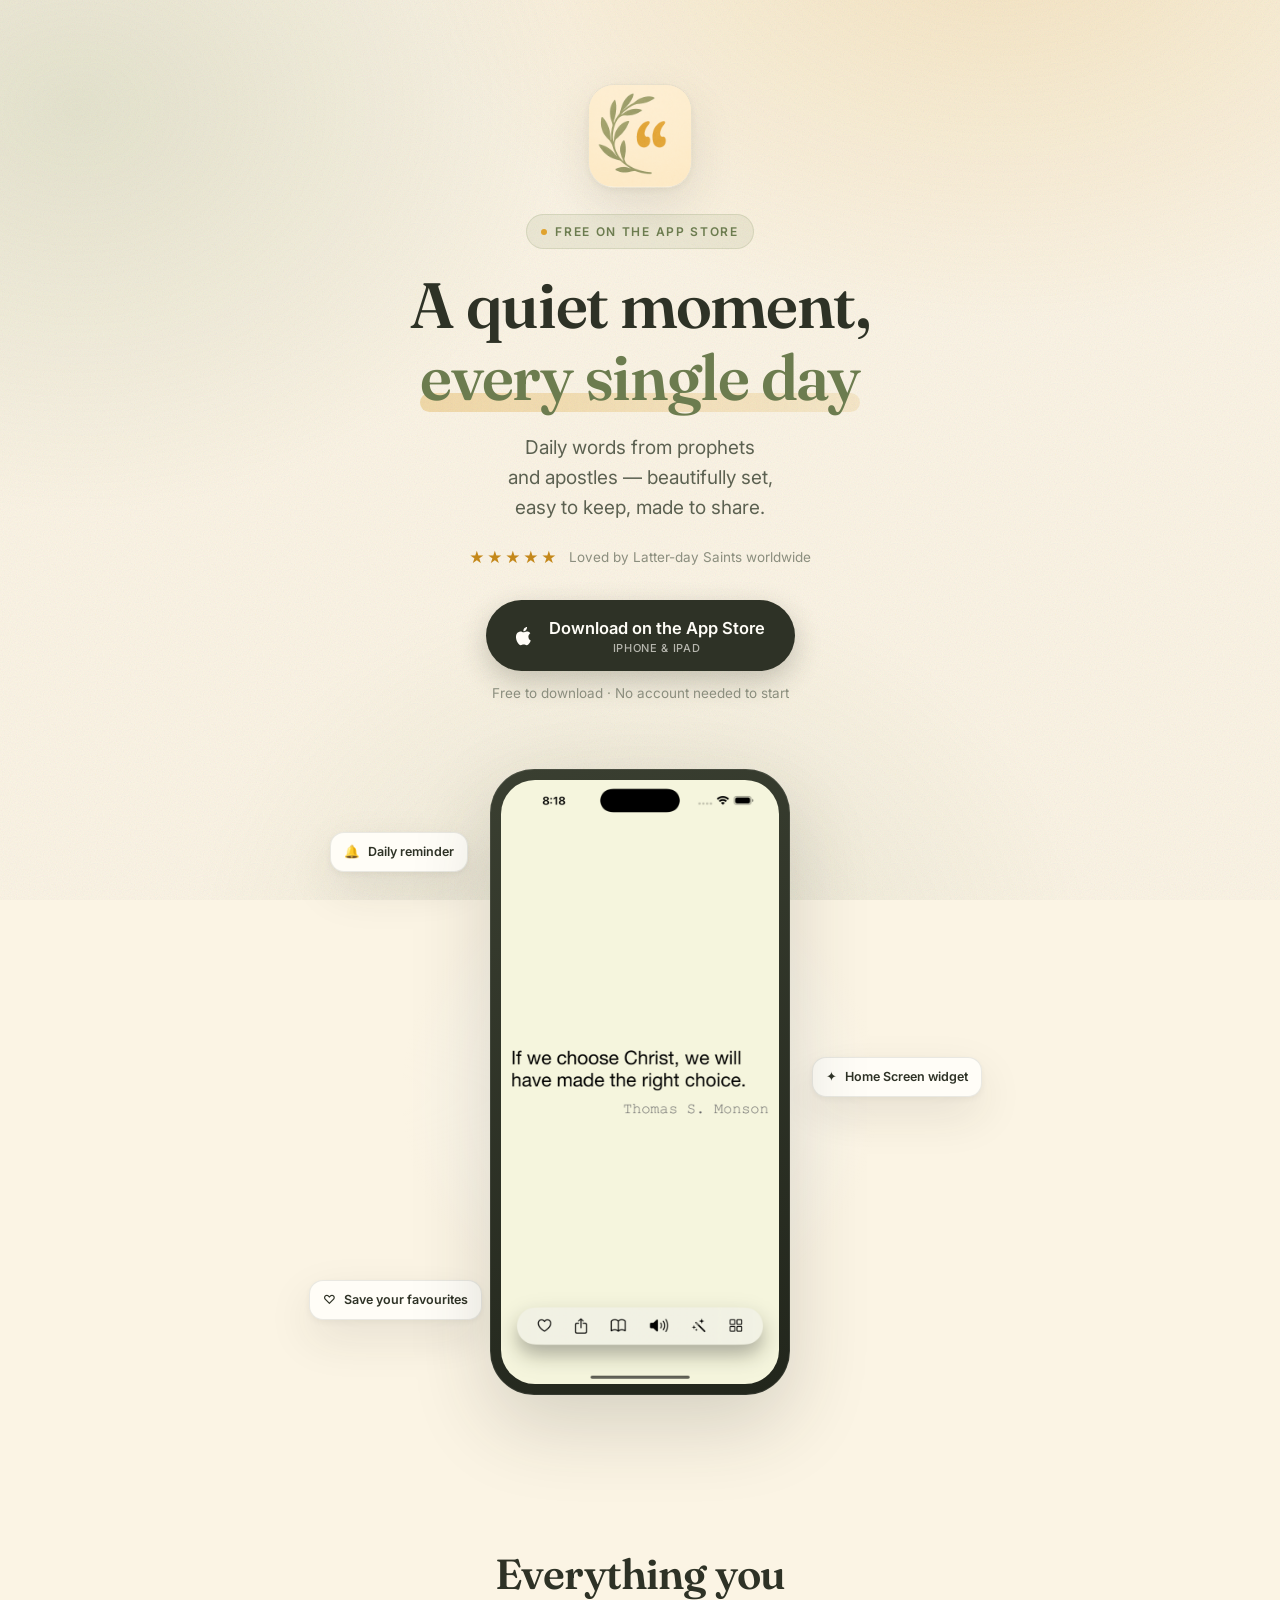
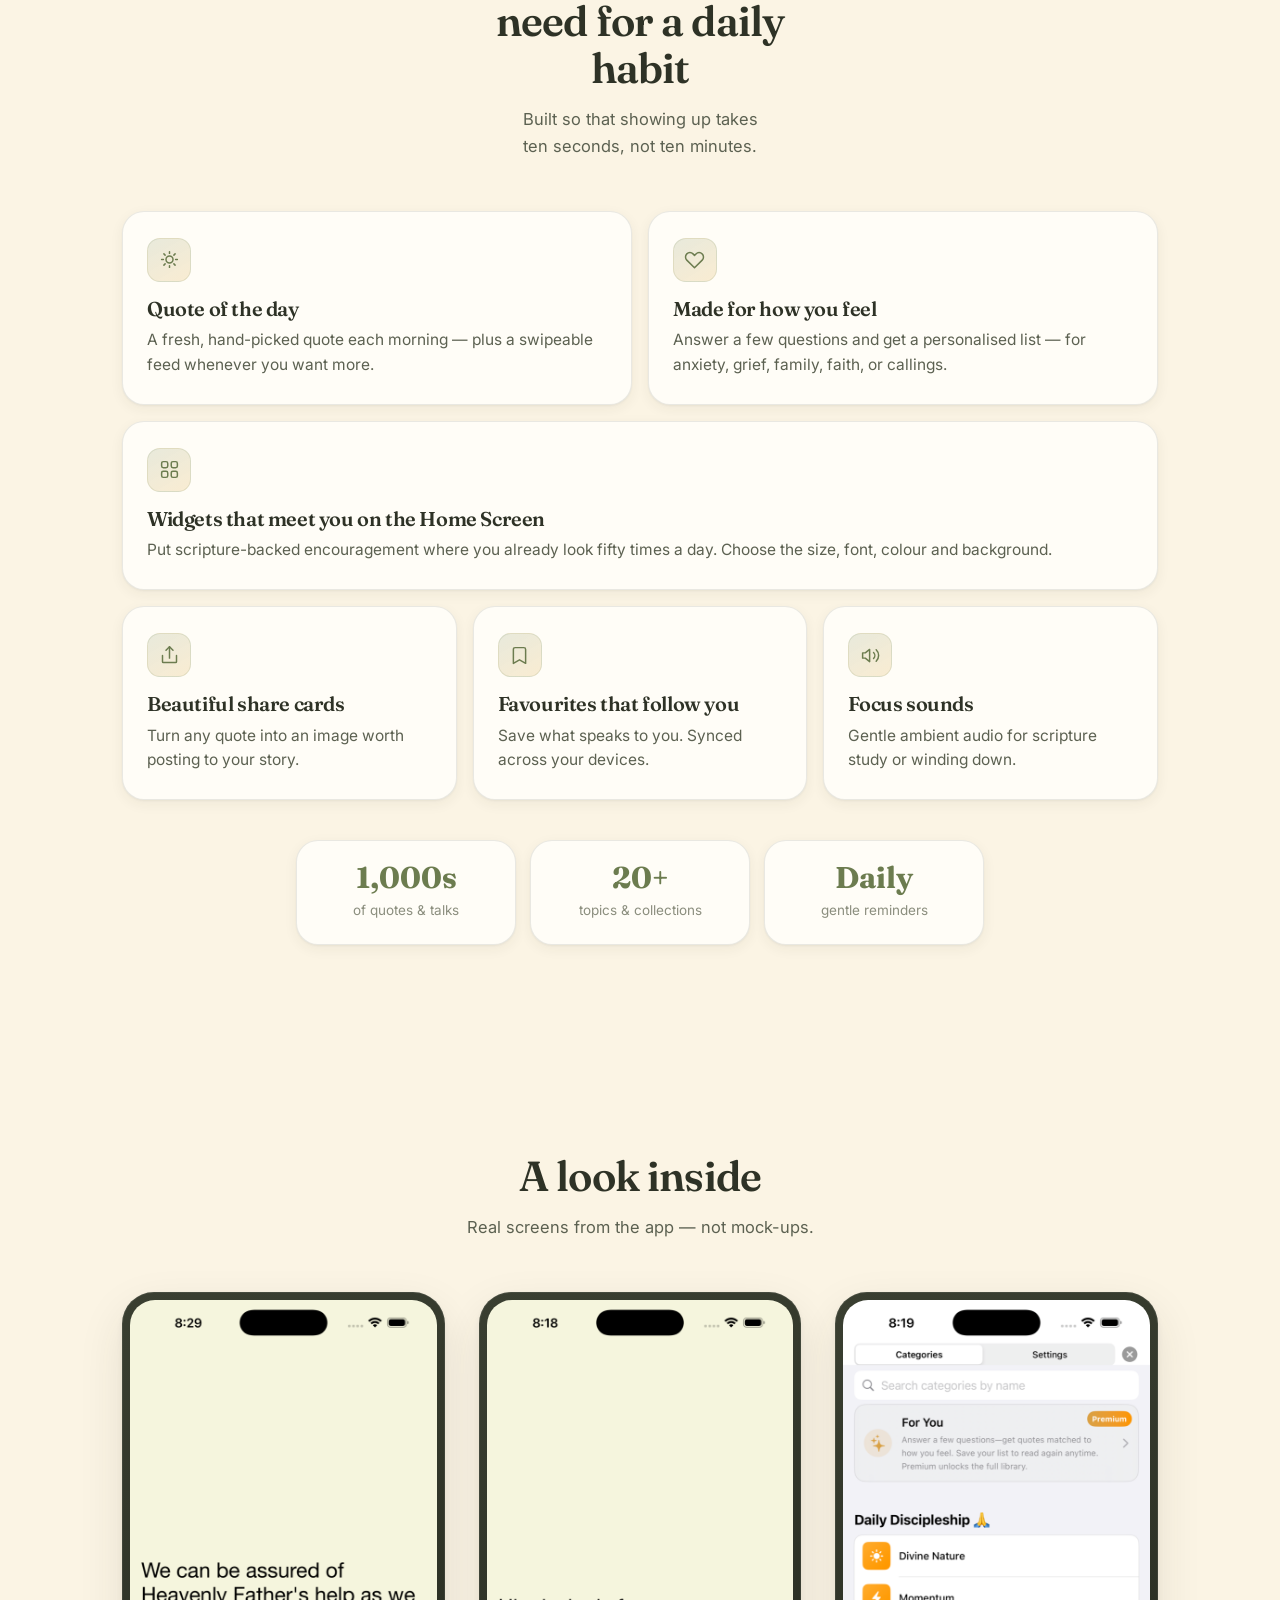
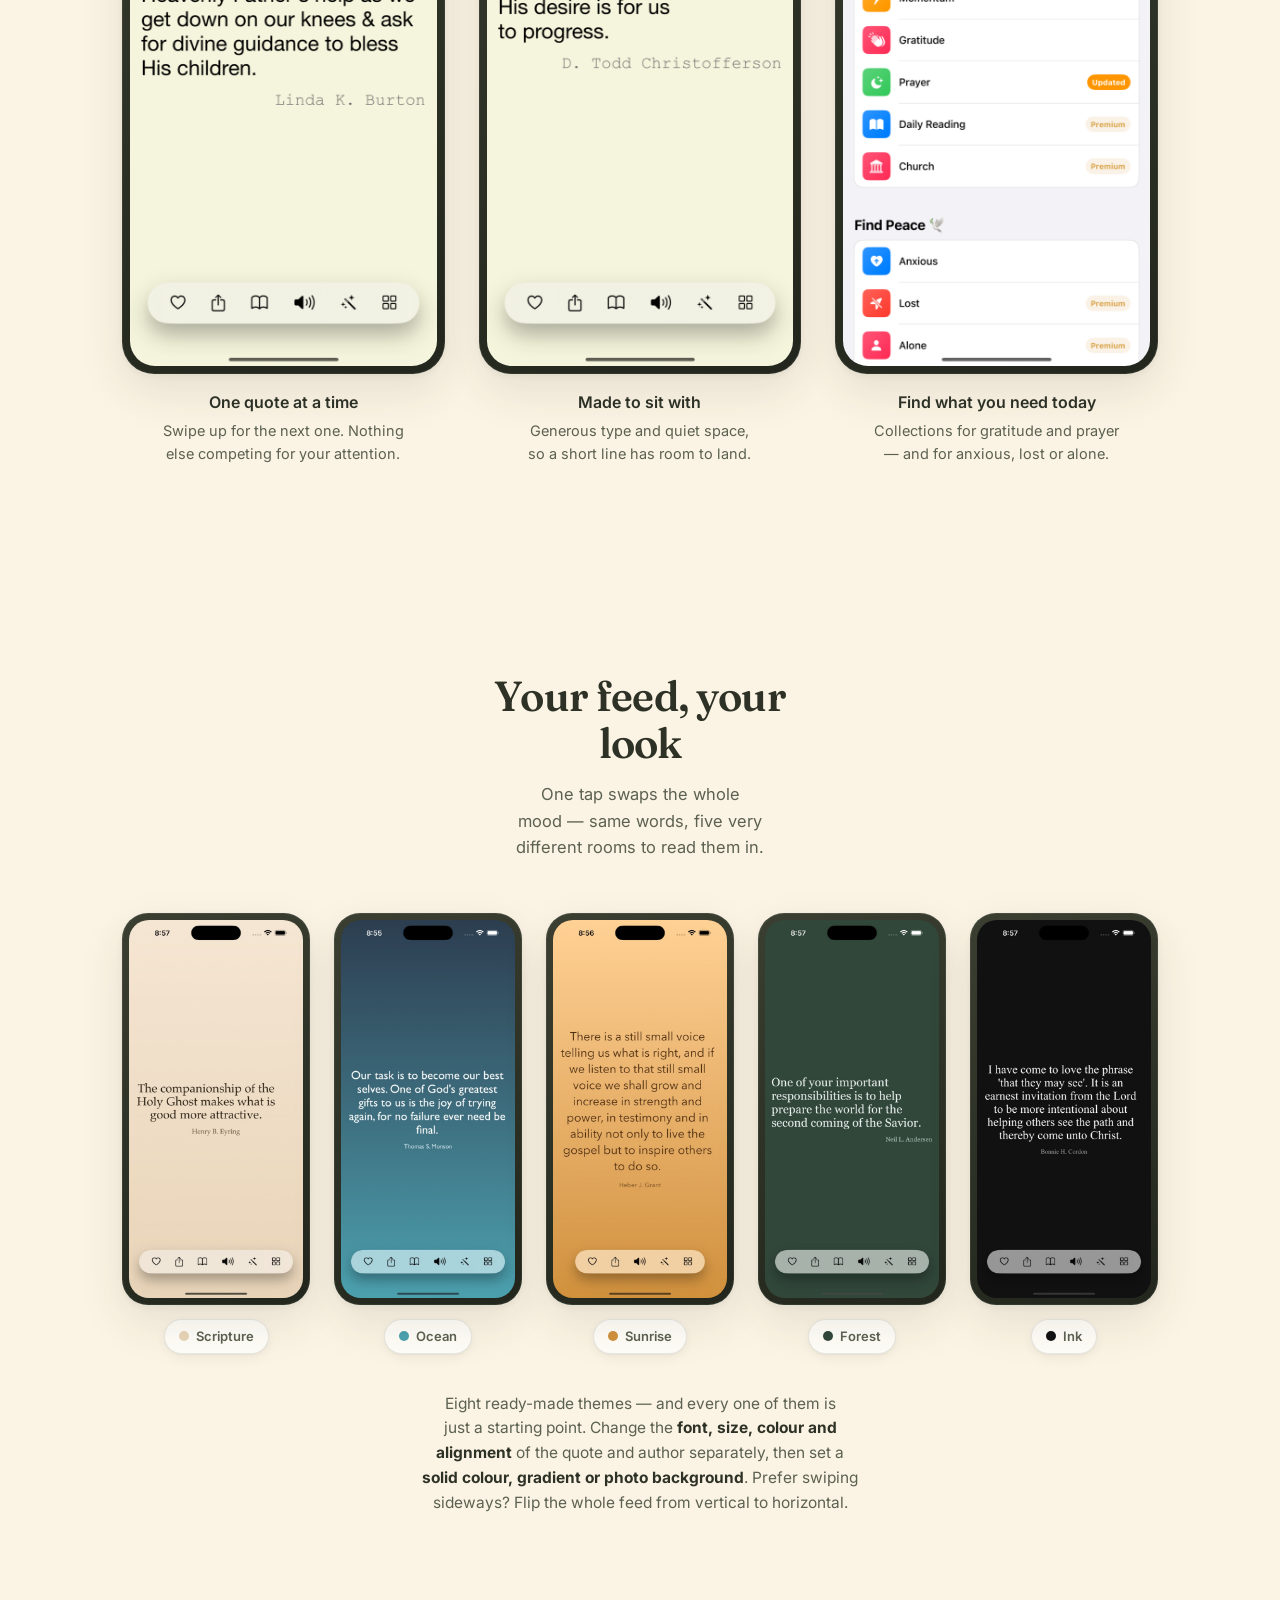
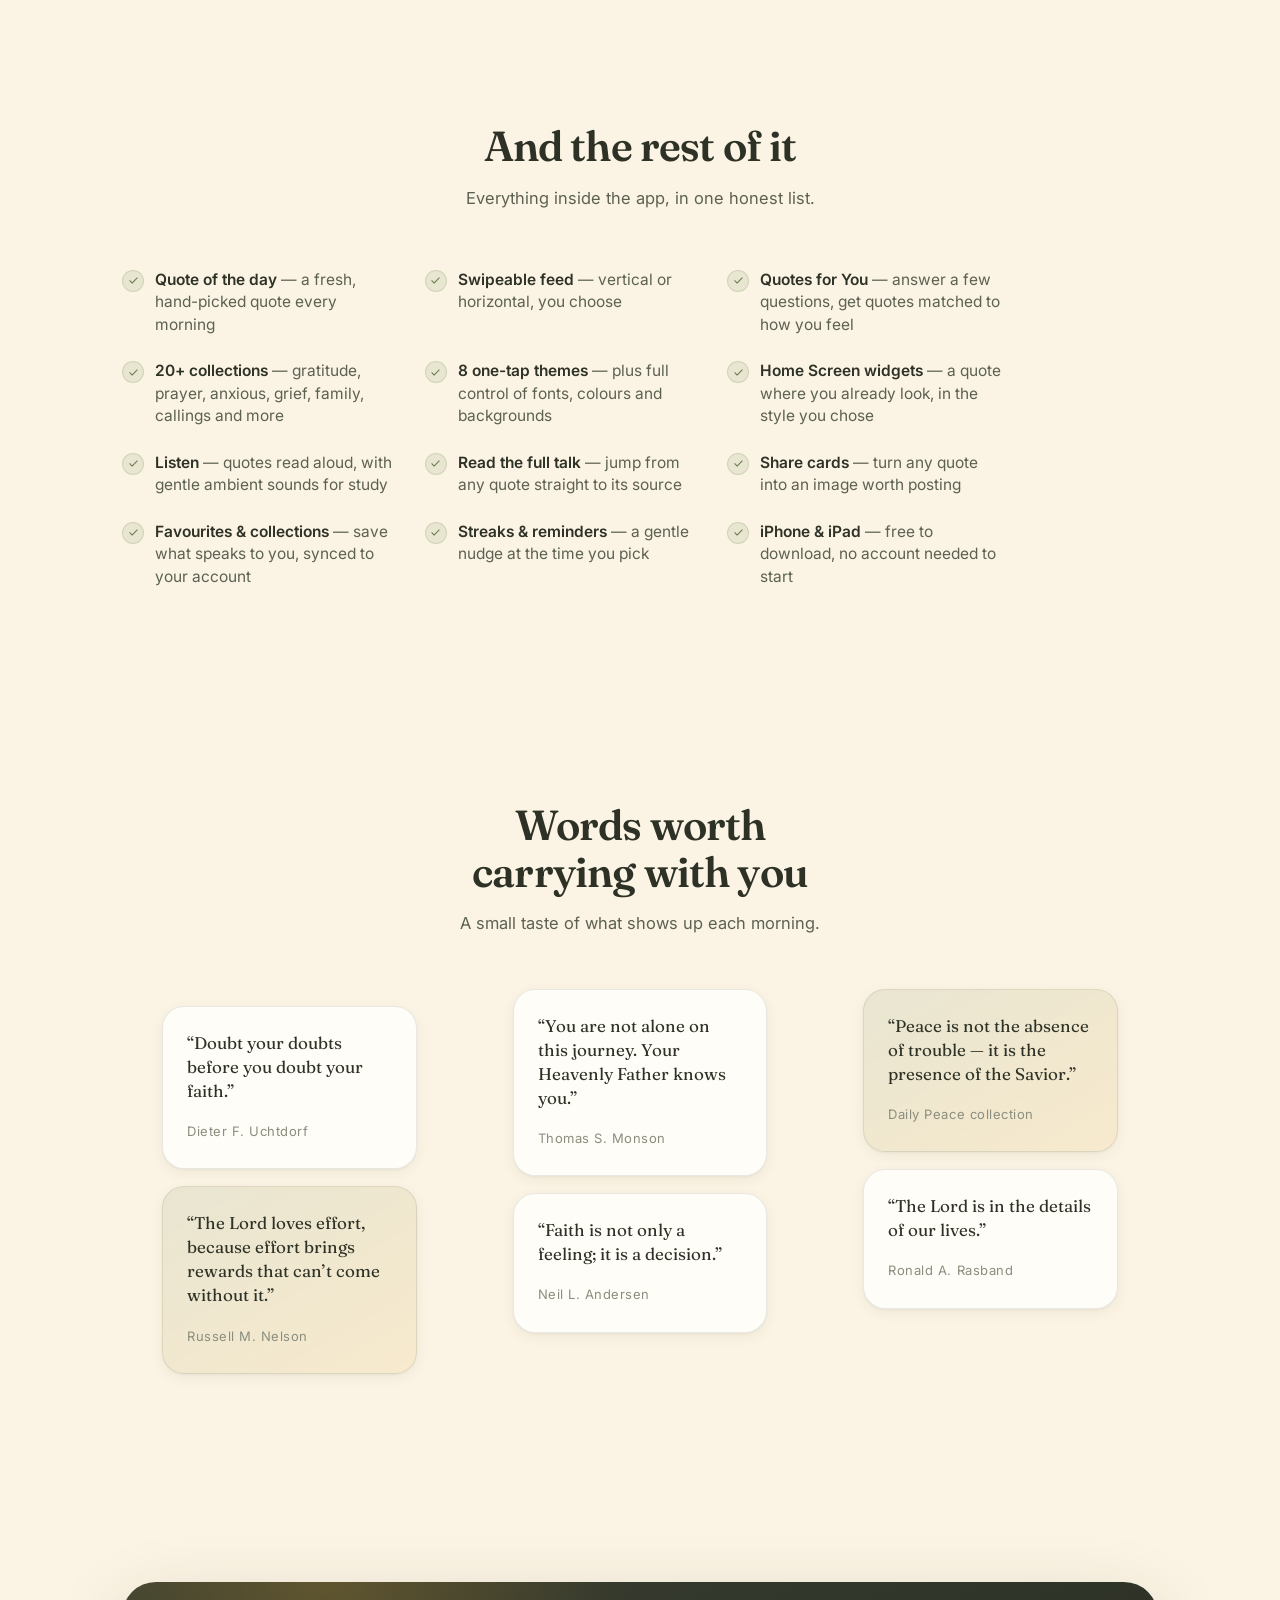
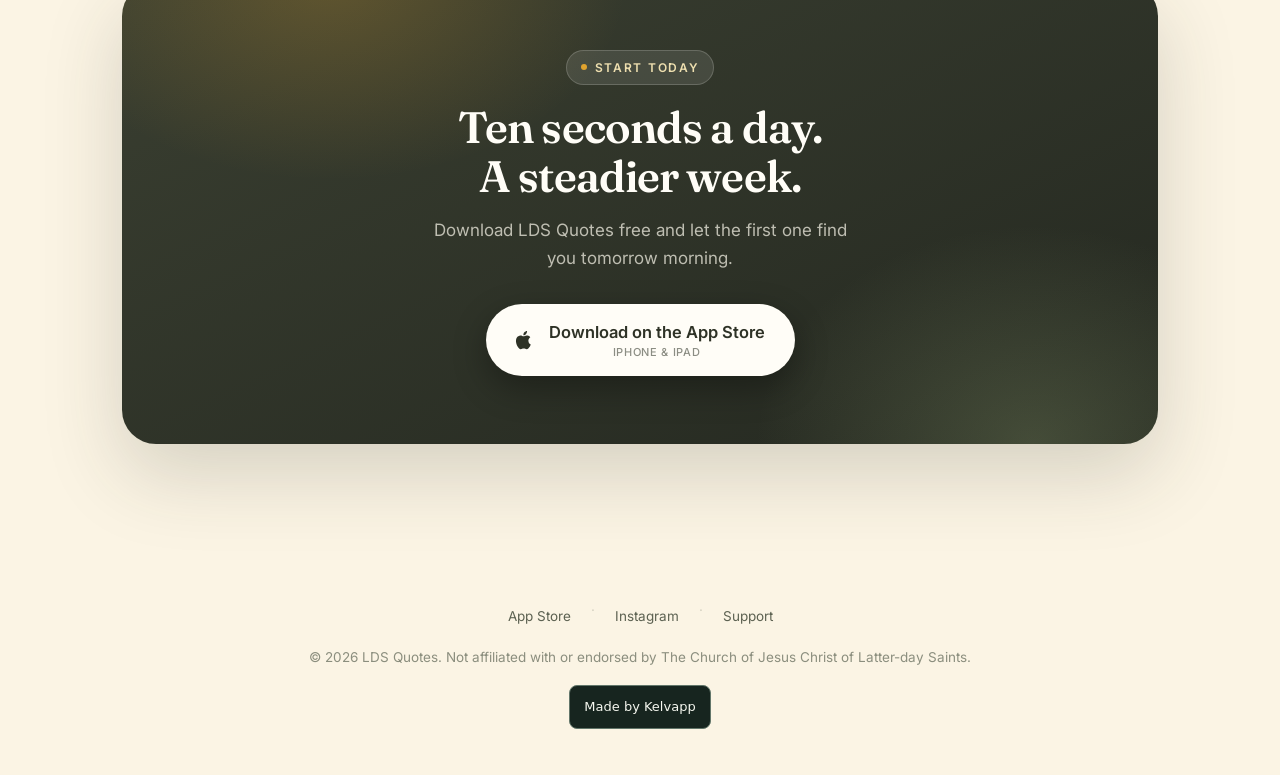
==== commit f70d3360: "Add Made by Kelvapp footer badge" ====
--- a/index.html
+++ b/index.html
@@ -12,10 +12,14 @@
 <link rel="apple-touch-icon" href="assets/favicon.png">
 
 <meta property="og:type" content="website">
+<meta property="og:url" content="https://zhiyao92.github.io/lds-quotes-landing/">
 <meta property="og:title" content="LDS Quotes — Daily Inspiration">
 <meta property="og:description" content="A quiet moment with the words of prophets and apostles. Free on the App Store.">
-<meta property="og:image" content="assets/app-icon.png">
+<meta property="og:image" content="https://zhiyao92.github.io/lds-quotes-landing/assets/og-image.jpg">
+<meta property="og:image:width" content="1200">
+<meta property="og:image:height" content="630">
 <meta name="twitter:card" content="summary_large_image">
+<meta name="twitter:image" content="https://zhiyao92.github.io/lds-quotes-landing/assets/og-image.jpg">
 
 <link rel="preconnect" href="https://fonts.googleapis.com">
 <link rel="preconnect" href="https://fonts.gstatic.com" crossorigin>
@@ -340,6 +344,8 @@
   .rv{opacity:1; transform:none}
 }
 </style>
+
+<style id="kelvapp-maker-style">.kelvapp-maker-wrap{flex-basis:100%;width:100%;margin:16px 0 0}.kelvapp-maker{display:inline-flex!important;align-items:center;justify-content:center;min-height:44px;box-sizing:border-box;padding:8px 14px;border:1px solid #62766a;border-radius:8px;background:#17251f;color:#f5f7ef!important;font:500 13px/1.4 system-ui,sans-serif!important;text-decoration:none!important;letter-spacing:normal}.kelvapp-maker:hover{background:#283e32}.kelvapp-maker:focus-visible{outline:3px solid #8cbf74;outline-offset:3px}</style>
 </head>
 <body>
 
@@ -610,6 +616,8 @@
     </div>
     <div>© <span id="yr">2026</span> LDS Quotes. Not affiliated with or endorsed by The Church of Jesus Christ of Latter-day Saints.</div>
   </div>
+
+<div class="kelvapp-maker-wrap"><a class="kelvapp-maker" href="https://kelvapp.com/">Made by Kelvapp</a></div>
 </footer>
 
 <div class="sticky" id="sticky">
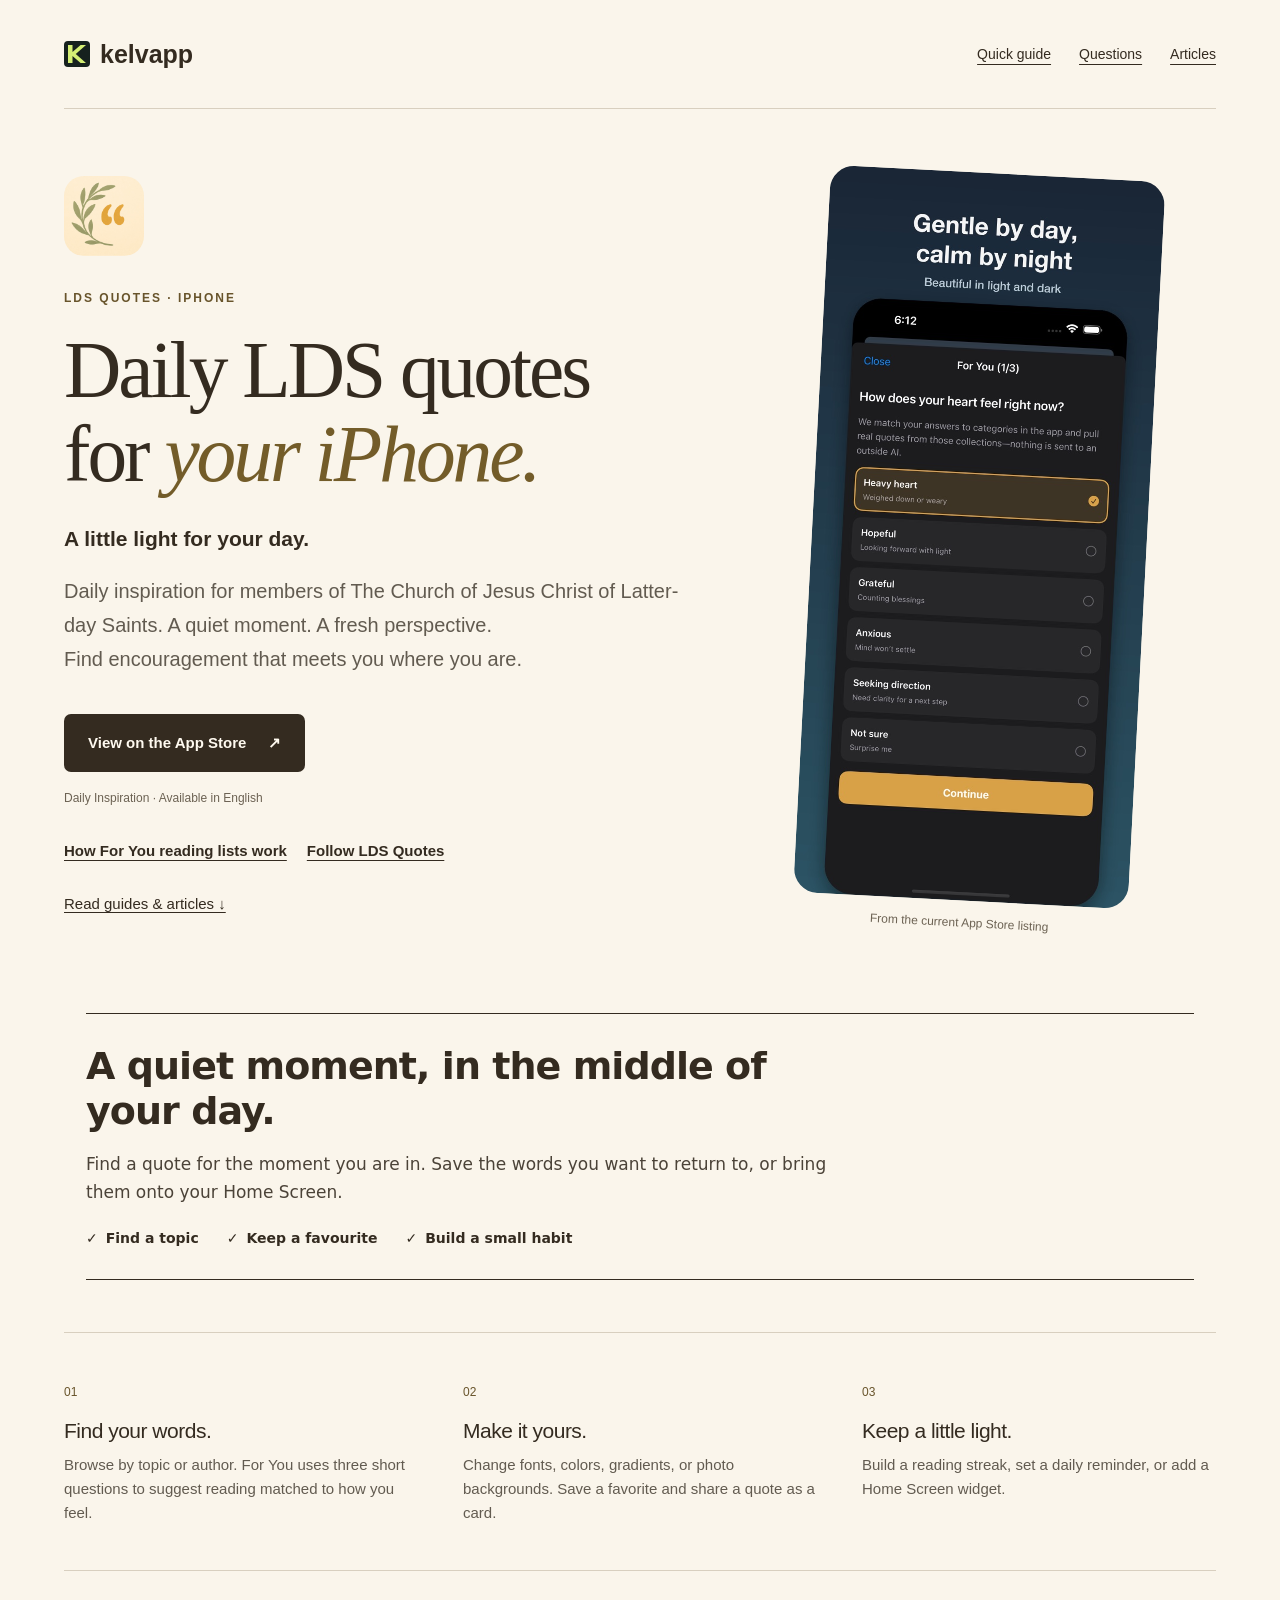
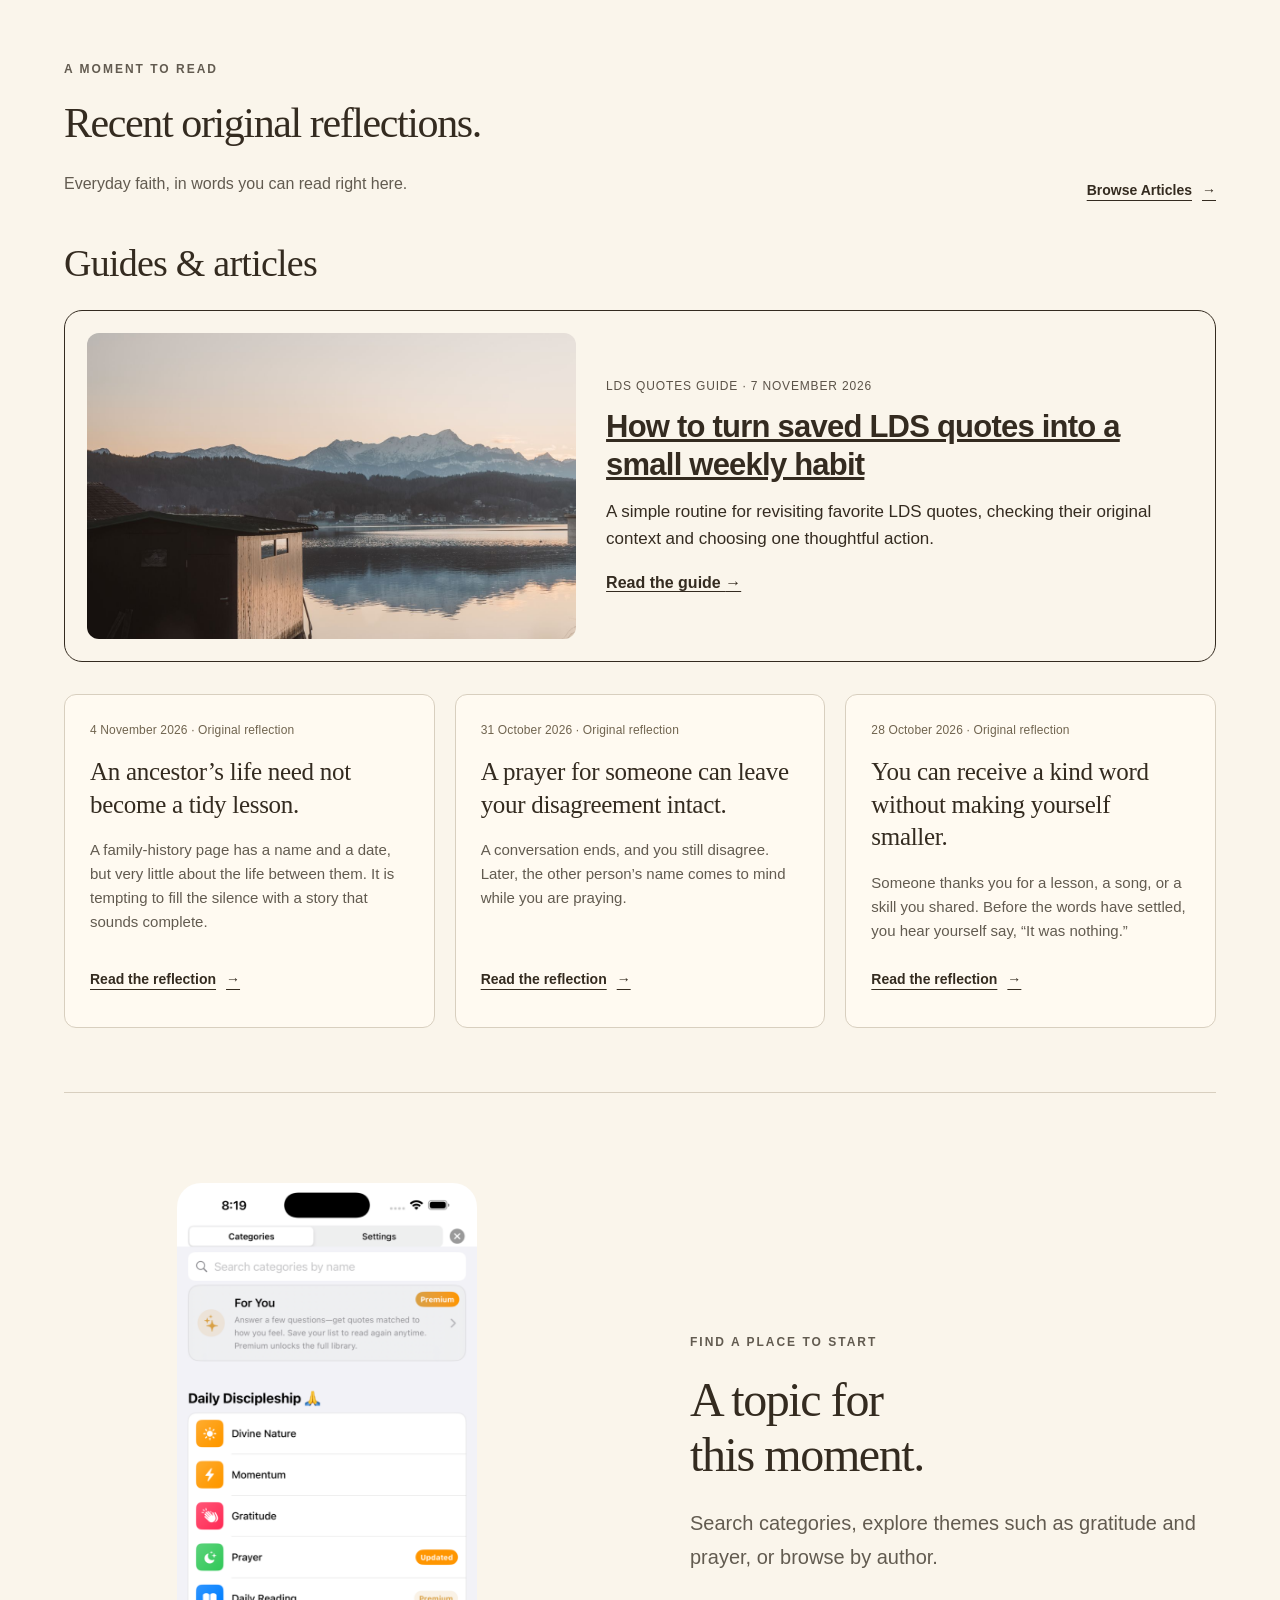
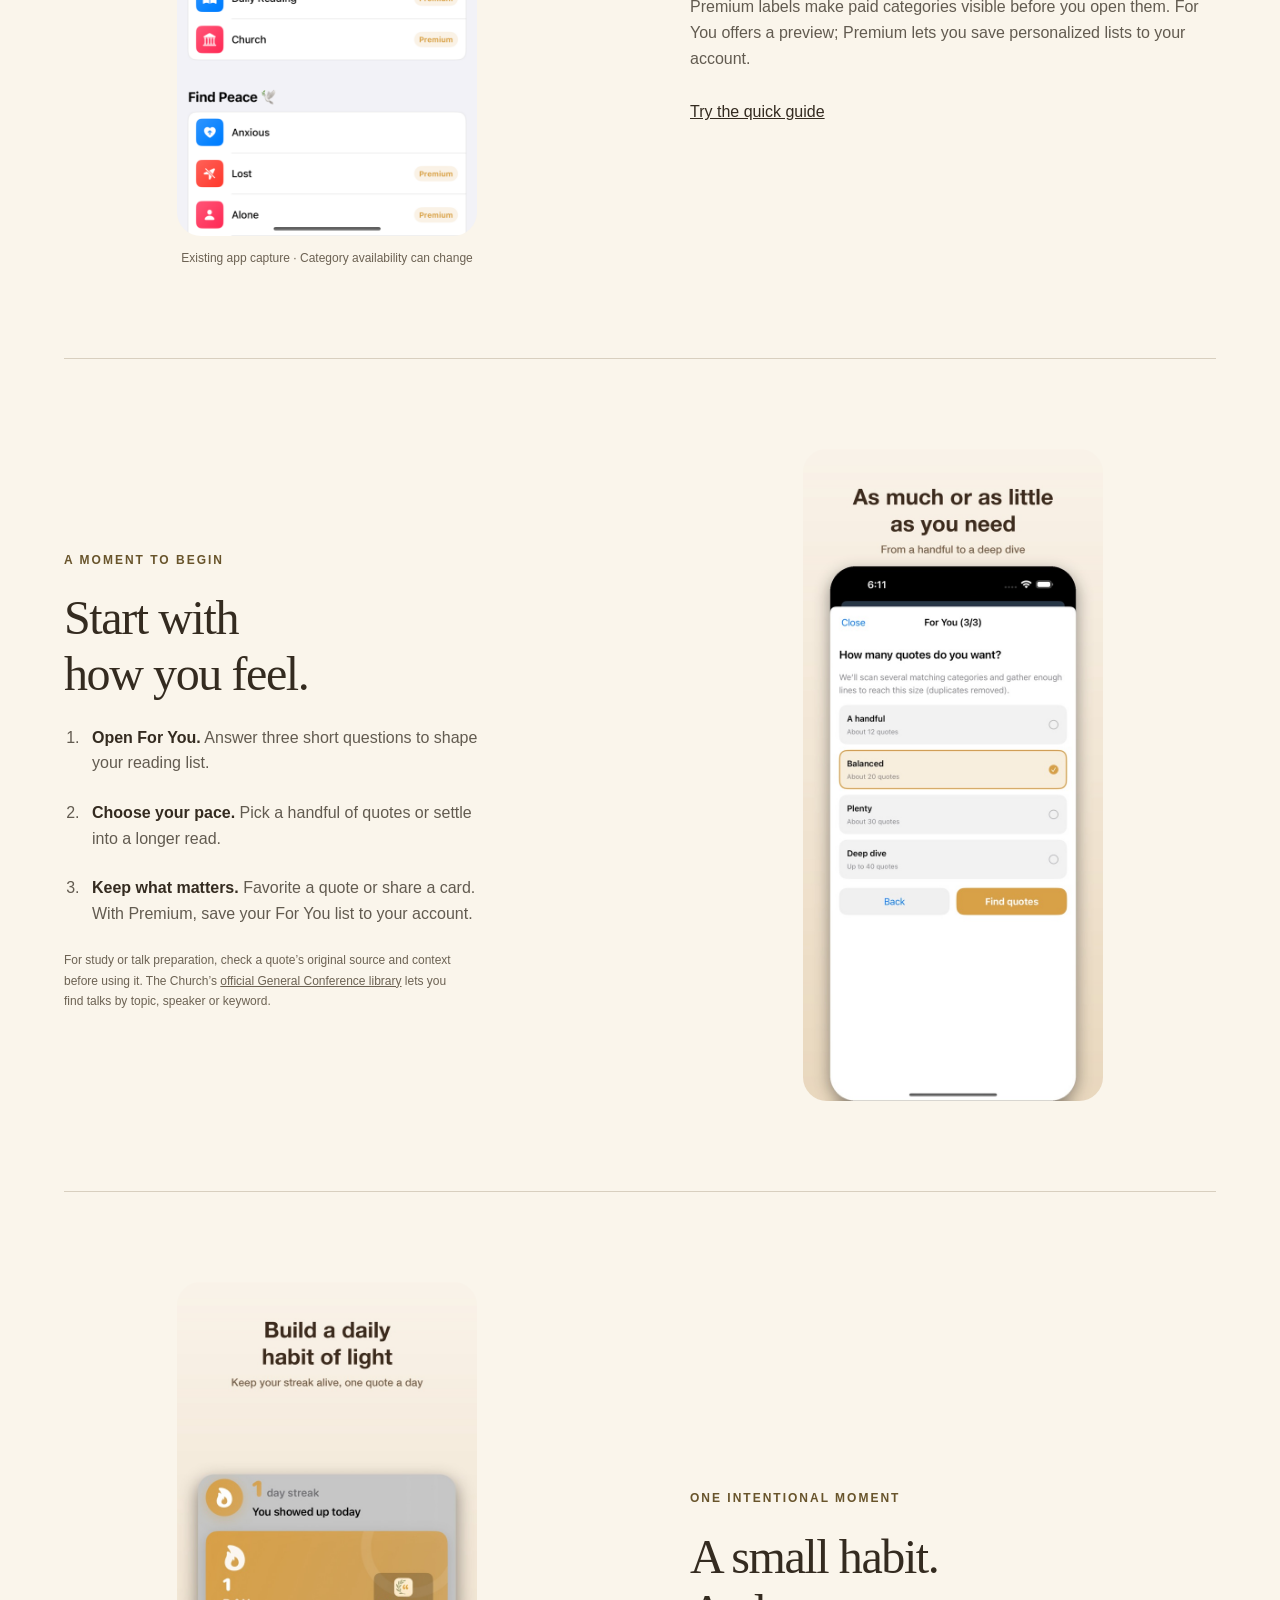
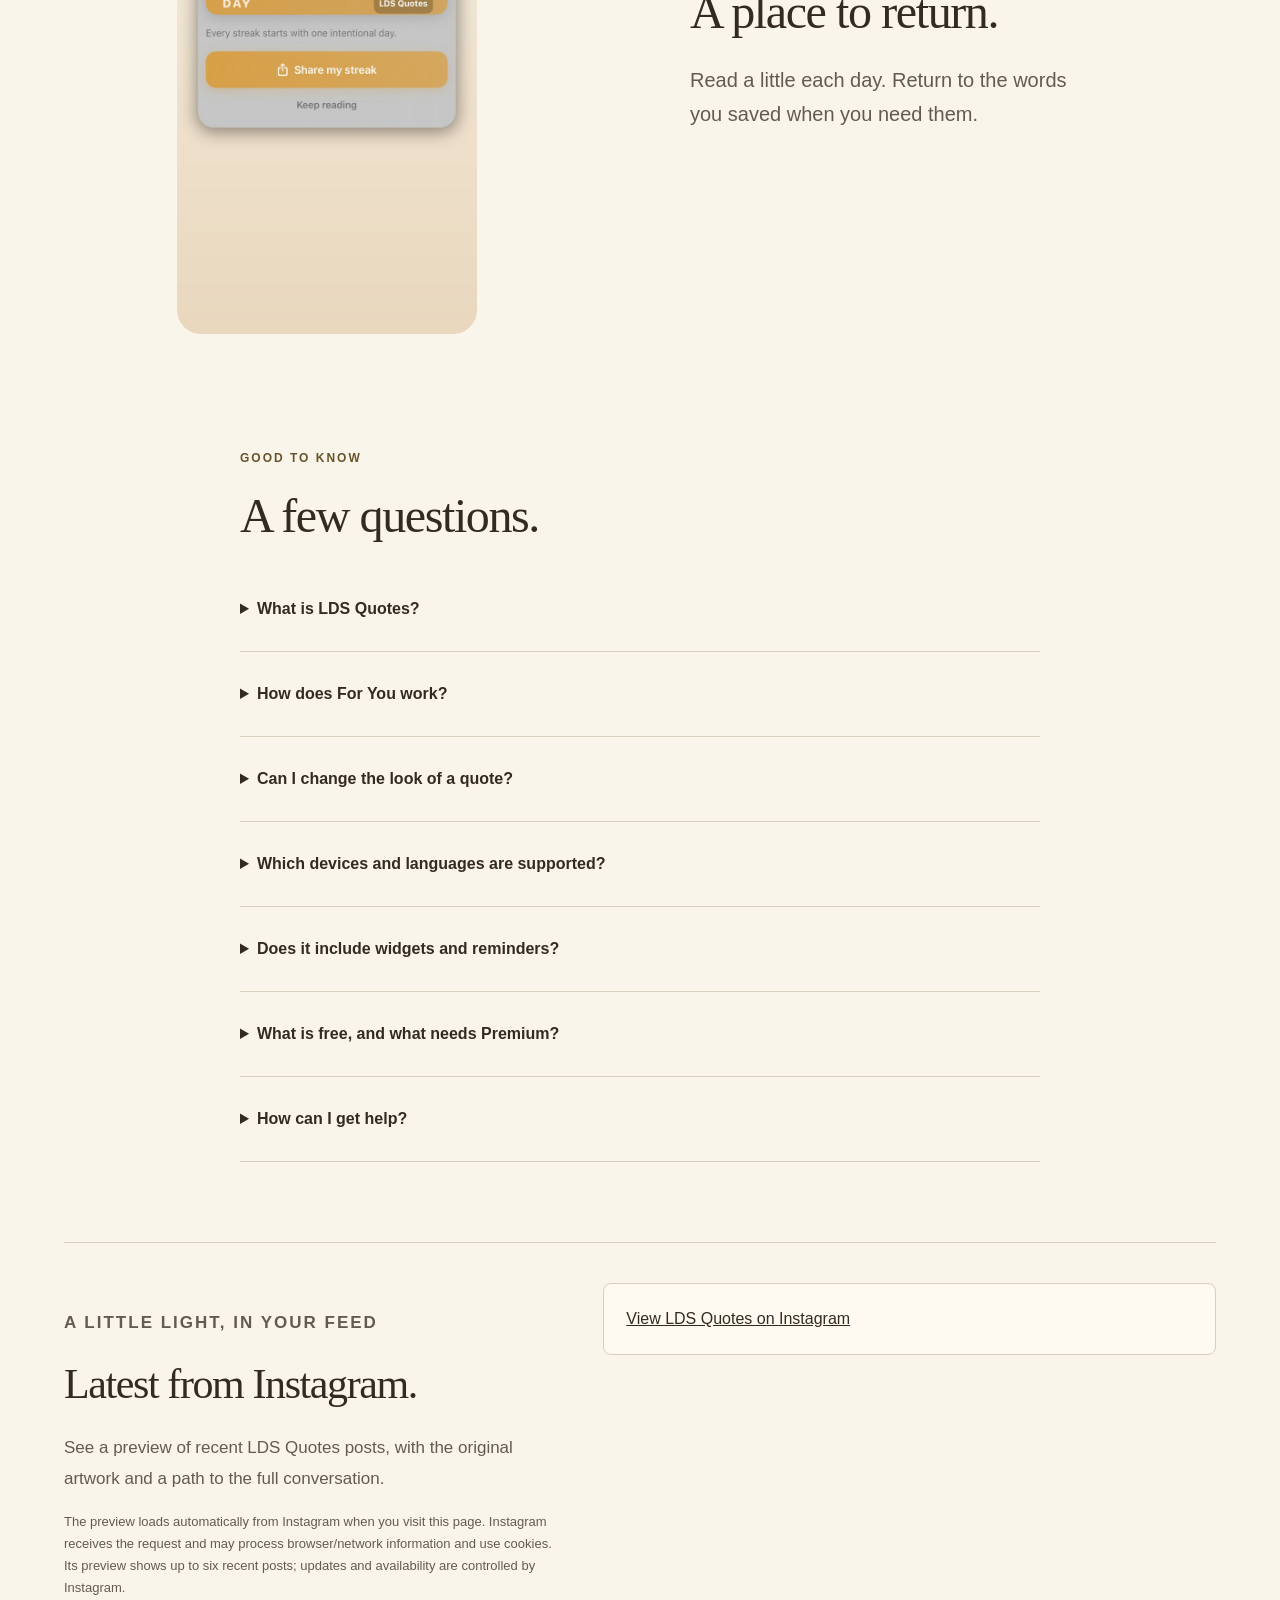
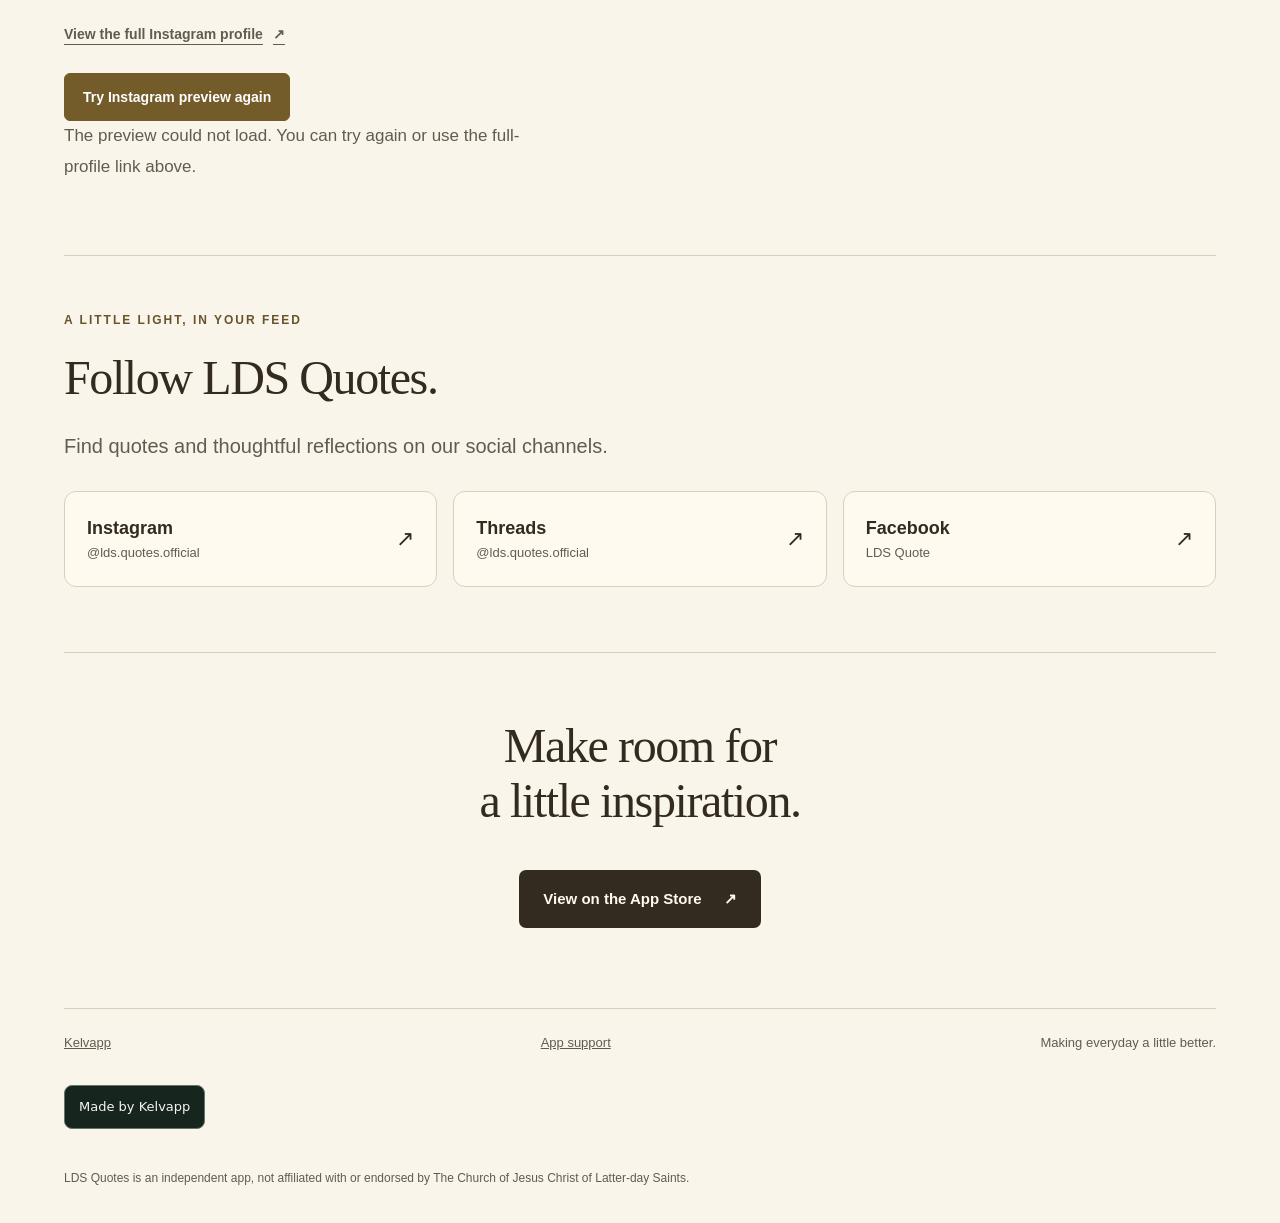
==== commit 33dd6359: "Reconcile landing page with Kelvapp product content" ====
--- a/index.html
+++ b/index.html
@@ -1,647 +1,8 @@
-<!DOCTYPE html>
-<html lang="en">
-<head>
-<meta charset="utf-8">
-<meta name="viewport" content="width=device-width, initial-scale=1, viewport-fit=cover">
-<title>LDS Quotes — Daily Inspiration</title>
-<meta name="description" content="A quiet moment with the words of prophets and apostles. Daily quotes, Home Screen widgets, and shareable quote cards for members of The Church of Jesus Christ of Latter-day Saints.">
-<meta name="theme-color" content="#FBF4E4">
-<meta name="apple-itunes-app" content="app-id=1506121689">
-
-<link rel="icon" href="assets/favicon.png">
-<link rel="apple-touch-icon" href="assets/favicon.png">
-
-<meta property="og:type" content="website">
-<meta property="og:url" content="https://zhiyao92.github.io/lds-quotes-landing/">
-<meta property="og:title" content="LDS Quotes — Daily Inspiration">
-<meta property="og:description" content="A quiet moment with the words of prophets and apostles. Free on the App Store.">
-<meta property="og:image" content="https://zhiyao92.github.io/lds-quotes-landing/assets/og-image.jpg">
-<meta property="og:image:width" content="1200">
-<meta property="og:image:height" content="630">
-<meta name="twitter:card" content="summary_large_image">
-<meta name="twitter:image" content="https://zhiyao92.github.io/lds-quotes-landing/assets/og-image.jpg">
-
-<link rel="preconnect" href="https://fonts.googleapis.com">
-<link rel="preconnect" href="https://fonts.gstatic.com" crossorigin>
-<link href="https://fonts.googleapis.com/css2?family=Fraunces:opsz,wght@9..144,400;9..144,500;9..144,600;9..144,700&family=Inter:wght@400;500;600&display=swap" rel="stylesheet">
-
-<style>
-:root{
-  --cream:#FBF4E4;
-  --cream-deep:#F5EAD3;
-  --paper:#FFFDF7;
-  --ink:#2E3226;
-  --ink-soft:#5C6151;
-  --ink-faint:#8B8E7E;
-  --sage:#8C9C6E;
-  --sage-deep:#6C7C4F;
-  --gold:#E0A32E;
-  --gold-deep:#C4881A;
-  --line:rgba(46,50,38,.10);
-  --shadow-sm:0 1px 2px rgba(46,50,38,.05), 0 4px 14px rgba(46,50,38,.06);
-  --shadow-md:0 2px 6px rgba(46,50,38,.06), 0 18px 46px rgba(46,50,38,.10);
-  --shadow-lg:0 30px 80px rgba(46,50,38,.18);
-  --r:22px;
-  --maxw:1080px;
-}
-
-*{box-sizing:border-box}
-/* clip on html as well as body — iOS Safari can still pan sideways when only body hides overflow */
-html{-webkit-text-size-adjust:100%; overflow-x:clip}
-body{
-  margin:0;
-  background:var(--cream);
-  color:var(--ink);
-  font-family:"Inter",-apple-system,BlinkMacSystemFont,"Segoe UI",sans-serif;
-  font-size:17px;
-  line-height:1.6;
-  -webkit-font-smoothing:antialiased;
-  overflow-x:hidden;
-}
-
-/* soft ambient light behind the page */
-body::before{
-  content:"";
-  position:fixed; inset:0; z-index:-2; pointer-events:none;
-  background:
-    radial-gradient(60rem 40rem at 78% -8%, rgba(224,163,46,.20), transparent 62%),
-    radial-gradient(52rem 42rem at 6% 12%, rgba(140,156,110,.20), transparent 60%),
-    radial-gradient(46rem 40rem at 50% 108%, rgba(140,156,110,.14), transparent 62%);
-}
-/* paper grain */
-body::after{
-  content:"";
-  position:fixed; inset:0; z-index:-1; pointer-events:none; opacity:.35;
-  background-image:url("data:image/svg+xml,%3Csvg xmlns='http://www.w3.org/2000/svg' width='160' height='160'%3E%3Cfilter id='n'%3E%3CfeTurbulence type='fractalNoise' baseFrequency='.85' numOctaves='3'/%3E%3C/filter%3E%3Crect width='160' height='160' filter='url(%23n)' opacity='.35'/%3E%3C/svg%3E");
-}
-
-.wrap{width:100%; max-width:var(--maxw); margin-inline:auto; padding-inline:22px}
-
-h1,h2,h3,.serif{font-family:"Fraunces","Iowan Old Style",Georgia,serif; font-weight:600; letter-spacing:-.02em; line-height:1.12; margin:0}
-
-a{color:inherit}
-
-.eyebrow{
-  display:inline-flex; align-items:center; gap:8px;
-  font-size:12px; font-weight:600; letter-spacing:.14em; text-transform:uppercase;
-  color:var(--sage-deep);
-  background:rgba(140,156,110,.13);
-  border:1px solid rgba(140,156,110,.22);
-  padding:7px 14px; border-radius:999px;
-}
-.eyebrow .dot{width:6px;height:6px;border-radius:50%;background:var(--gold)}
-
-/* ---------- reveal ---------- */
-.rv{opacity:0; transform:translateY(18px); transition:opacity .8s cubic-bezier(.22,1,.36,1), transform .8s cubic-bezier(.22,1,.36,1)}
-.rv.in{opacity:1; transform:none}
-
-/* ---------- hero ---------- */
-header{padding:clamp(44px,9vw,84px) 0 clamp(30px,6vw,52px); text-align:center; position:relative}
-
-.icon-badge{
-  width:104px;height:104px;border-radius:26px;display:block;margin:0 auto 26px;
-  box-shadow:var(--shadow-md); border:1px solid rgba(46,50,38,.06);
-  animation:float 7s ease-in-out infinite;
-}
-@keyframes float{0%,100%{transform:translateY(0)}50%{transform:translateY(-8px)}}
-
-h1{font-size:clamp(38px,9vw,64px); margin:20px 0 0}
-h1 em{font-style:normal; color:var(--sage-deep); position:relative; white-space:nowrap}
-h1 em::after{
-  content:""; position:absolute; left:0; right:0; bottom:.06em; height:.30em;
-  background:linear-gradient(90deg, rgba(224,163,46,.34), rgba(224,163,46,.16));
-  border-radius:99px; z-index:-1;
-}
-.sub{
-  max-width:30ch; margin:20px auto 0; font-size:clamp(16.5px,4vw,19px);
-  color:var(--ink-soft); text-wrap:balance;
-}
-.stars{display:flex; gap:10px; justify-content:center; align-items:center; margin-top:22px; color:var(--ink-faint); font-size:13.5px}
-.stars b{color:var(--gold-deep); letter-spacing:2px; font-size:15px}
-
-/* ---------- App Store button ---------- */
-.cta{
-  display:inline-flex; align-items:center; gap:13px;
-  background:var(--ink); color:var(--paper);
-  padding:15px 30px 15px 26px; border-radius:999px;
-  text-decoration:none; font-weight:600; font-size:16.5px;
-  box-shadow:0 10px 28px rgba(46,50,38,.24);
-  transition:transform .25s cubic-bezier(.22,1,.36,1), box-shadow .25s;
-}
-.cta:hover{transform:translateY(-2px); box-shadow:0 16px 36px rgba(46,50,38,.30)}
-.cta:active{transform:translateY(0)}
-.cta svg{width:24px;height:24px;flex:none}
-.cta small{display:block; font-size:11px; font-weight:500; opacity:.65; letter-spacing:.06em; text-transform:uppercase; line-height:1.4}
-.cta-row{margin-top:30px; display:flex; flex-direction:column; align-items:center; gap:12px}
-.cta-note{font-size:13.5px; color:var(--ink-faint)}
-
-/* ---------- phone ---------- */
-.stage{position:relative; margin:clamp(38px,8vw,64px) auto 0; width:min(300px,72vw)}
-.stage::before{
-  content:""; position:absolute; left:50%; top:52%; transform:translate(-50%,-50%);
-  width:170%; aspect-ratio:1; border-radius:50%; z-index:-1;
-  background:radial-gradient(circle, rgba(255,253,247,.9), rgba(255,253,247,0) 66%);
-}
-.phone{
-  position:relative; border-radius:44px; padding:11px;
-  background:linear-gradient(160deg,#3a3f31,#22261c);
-  box-shadow:var(--shadow-lg), 0 0 0 1px rgba(255,255,255,.08) inset;
-}
-/* the screen holds a real screenshot, so its ratio is the device's own 1320x2868 */
-.screen{
-  position:relative; border-radius:34px; overflow:hidden; aspect-ratio:1320/2868;
-  background:#F4F3E3;
-}
-.screen img{width:100%; height:100%; display:block; object-fit:cover}
-
-/* floating chips around the phone */
-.chip{
-  position:absolute; background:var(--paper); border:1px solid var(--line);
-  border-radius:14px; padding:9px 13px; font-size:12.5px; font-weight:500;
-  box-shadow:var(--shadow-md); display:flex; align-items:center; gap:8px; white-space:nowrap;
-  animation:float 8s ease-in-out infinite;
-}
-.chip b{font-weight:600}
-.chip.a{top:10%;  right:calc(100% + 22px); animation-delay:-1s}
-.chip.b{top:46%;  left:calc(100% + 22px);  animation-delay:-3s}
-.chip.c{bottom:12%; right:calc(100% + 8px); animation-delay:-5s}
-@media (max-width:900px){ .chip{display:none} }
-
-/* ---------- sections ---------- */
-section{padding:clamp(58px,11vw,104px) 0}
-.head{text-align:center; max-width:34ch; margin:0 auto clamp(34px,6vw,52px)}
-.head h2{font-size:clamp(28px,6.4vw,42px)}
-.head p{color:var(--ink-soft); margin:14px 0 0; font-size:16.5px; text-wrap:balance}
-
-/* bento */
-.bento{display:grid; grid-template-columns:repeat(6,1fr); gap:16px}
-.card{
-  grid-column:span 3;
-  background:var(--paper); border:1px solid var(--line); border-radius:var(--r);
-  padding:26px 24px; box-shadow:var(--shadow-sm);
-  transition:transform .3s cubic-bezier(.22,1,.36,1), box-shadow .3s;
-}
-.card:hover{transform:translateY(-4px); box-shadow:var(--shadow-md)}
-.card.wide{grid-column:span 6}
-.card.third{grid-column:span 2}
-.card h3{font-size:20px; margin-bottom:8px}
-.card p{margin:0; color:var(--ink-soft); font-size:15.5px}
-.ic{
-  width:44px;height:44px;border-radius:13px; display:grid; place-items:center; margin-bottom:16px;
-  background:linear-gradient(150deg, rgba(140,156,110,.20), rgba(224,163,46,.18));
-  border:1px solid rgba(140,156,110,.20);
-}
-.ic svg{width:21px;height:21px;stroke:var(--sage-deep);fill:none;stroke-width:1.7;stroke-linecap:round;stroke-linejoin:round}
-
-@media (max-width:760px){
-  .bento{grid-template-columns:repeat(2,1fr); gap:13px}
-  .card, .card.wide, .card.third{grid-column:span 2}
-  .card{padding:22px 20px}
-}
-
-/* ---------- real screenshot gallery ---------- */
-.shots{
-  display:grid; grid-template-columns:repeat(3,1fr);
-  gap:clamp(16px,3.4vw,34px); align-items:start;
-}
-.shot{margin:0; text-align:center}
-/* reuse the hero .phone frame, just smaller and without the heavy drop shadow */
-.shot .phone{border-radius:32px; padding:8px; box-shadow:var(--shadow-md), 0 0 0 1px rgba(255,255,255,.07) inset}
-.shot .screen{border-radius:25px}
-.shot figcaption{
-  margin-top:16px; font-size:14.5px; color:var(--ink-soft); text-wrap:balance;
-}
-.shot figcaption b{display:block; color:var(--ink); font-weight:600; font-size:16px; margin-bottom:3px}
-
-@media (max-width:760px){
-  /* one phone at readable size, the other two beside it — scroll instead of shrink */
-  .shots{
-    grid-template-columns:repeat(3, 60vw);
-    gap:16px; overflow-x:auto; scroll-snap-type:x mandatory;
-    padding-bottom:10px; margin-inline:calc(50% - 50vw); padding-inline:5vw;
-    scrollbar-width:none;
-  }
-  .shots::-webkit-scrollbar{display:none}
-  .shot{scroll-snap-align:center}
-  .shot figcaption{font-size:13.5px}
-  .shot figcaption b{font-size:15px}
-}
-
-/* ---------- theme strip (same feed, five looks) ---------- */
-.themes{
-  display:grid; grid-template-columns:repeat(5,1fr);
-  gap:clamp(12px,2.4vw,24px); align-items:start;
-}
-.theme{margin:0; text-align:center}
-.theme .phone{border-radius:26px; padding:7px; box-shadow:var(--shadow-md), 0 0 0 1px rgba(255,255,255,.07) inset}
-.theme .screen{border-radius:20px}
-.theme figcaption{
-  display:inline-flex; align-items:center; gap:7px; margin-top:14px;
-  font-size:13px; font-weight:600; color:var(--ink-soft);
-  background:var(--paper); border:1px solid var(--line); border-radius:999px;
-  padding:6px 14px; box-shadow:var(--shadow-sm);
-}
-.theme .swatch{width:10px; height:10px; border-radius:50%; flex:none}
-.themes-note{
-  text-align:center; margin:clamp(26px,4vw,38px) auto 0; max-width:52ch;
-  color:var(--ink-soft); font-size:15.5px; text-wrap:balance;
-}
-.themes-note b{color:var(--ink)}
-
-@media (max-width:760px){
-  .themes{
-    grid-template-columns:repeat(5, 44vw);
-    gap:14px; overflow-x:auto; scroll-snap-type:x mandatory;
-    padding-bottom:10px; margin-inline:calc(50% - 50vw); padding-inline:5vw;
-    scrollbar-width:none;
-  }
-  .themes::-webkit-scrollbar{display:none}
-  .theme{scroll-snap-align:center}
-}
-
-/* ---------- everything-else checklist ---------- */
-.checklist{
-  display:grid; grid-template-columns:repeat(3,1fr); gap:12px 28px;
-  max-width:880px; margin-inline:auto;
-}
-.checklist li{
-  list-style:none; display:flex; gap:11px; align-items:flex-start;
-  font-size:15.5px; color:var(--ink-soft); line-height:1.45; padding:6px 0;
-}
-.checklist li b{color:var(--ink); font-weight:600}
-.checklist .tick{
-  flex:none; width:22px; height:22px; margin-top:1px; border-radius:50%;
-  display:grid; place-items:center;
-  background:rgba(140,156,110,.16); border:1px solid rgba(140,156,110,.25);
-}
-.checklist .tick svg{width:11px; height:11px; stroke:var(--sage-deep); fill:none; stroke-width:2.4; stroke-linecap:round; stroke-linejoin:round}
-@media (max-width:900px){ .checklist{grid-template-columns:repeat(2,1fr)} }
-@media (max-width:560px){ .checklist{grid-template-columns:1fr; gap:2px} }
-
-/* quote wall */
-.wall{columns:3; column-gap:16px}
-@media (max-width:900px){ .wall{columns:2} }
-@media (max-width:620px){ .wall{columns:1} }
-.pull{
-  break-inside:avoid; background:var(--paper); border:1px solid var(--line);
-  border-radius:var(--r); padding:24px; margin-bottom:16px; box-shadow:var(--shadow-sm);
-}
-.pull p{font-family:"Fraunces",serif; font-size:17px; line-height:1.42; margin:0 0 14px}
-.pull cite{font-style:normal; font-size:13px; color:var(--ink-faint); letter-spacing:.04em}
-.pull.tint{background:linear-gradient(150deg, rgba(140,156,110,.16), rgba(224,163,46,.12))}
-
-/* stats */
-.stats{display:flex; justify-content:center; flex-wrap:wrap; gap:14px; margin-top:40px}
-.stat{
-  flex:1 1 150px; max-width:220px; text-align:center; padding:22px 16px;
-  background:var(--paper); border:1px solid var(--line); border-radius:var(--r); box-shadow:var(--shadow-sm);
-}
-.stat b{display:block; font-family:"Fraunces",serif; font-size:30px; color:var(--sage-deep); line-height:1}
-.stat span{font-size:13.5px; color:var(--ink-faint); display:block; margin-top:7px}
-@media (max-width:760px){
-  .stat{flex:1 1 92px; padding:18px 10px}
-  .stat b{font-size:24px}
-  .stat span{font-size:12px}
-}
-
-/* final cta */
-.final{
-  background:linear-gradient(155deg,#3A3F31,#242820);
-  border-radius:34px; padding:clamp(40px,8vw,68px) clamp(24px,5vw,56px);
-  text-align:center; color:#F7F4E8; box-shadow:var(--shadow-lg); position:relative; overflow:hidden;
-}
-.final::before{
-  content:""; position:absolute; inset:0;
-  background:radial-gradient(30rem 20rem at 20% 0%, rgba(224,163,46,.24), transparent 62%),
-             radial-gradient(28rem 22rem at 88% 100%, rgba(140,156,110,.30), transparent 62%);
-}
-.final > *{position:relative}
-.final h2{font-size:clamp(28px,6.6vw,44px); color:#FFFDF7}
-.final p{color:rgba(247,244,232,.72); max-width:38ch; margin:16px auto 0}
-.final .cta{background:var(--paper); color:var(--ink); margin-top:32px; box-shadow:0 12px 34px rgba(0,0,0,.32)}
-.final .cta small{opacity:.55}
-
-footer{padding:52px 0 calc(46px + env(safe-area-inset-bottom)); text-align:center; color:var(--ink-faint); font-size:13.5px}
-footer .links{display:flex; gap:8px; justify-content:center; flex-wrap:wrap; margin-bottom:14px}
-footer a{text-decoration:none; color:var(--ink-soft); padding:6px 12px; border-radius:99px; transition:background .2s}
-footer a:hover{background:rgba(46,50,38,.06)}
-footer .sep{opacity:.35}
-
-/* sticky mobile bar */
-.sticky{
-  position:fixed; left:0; right:0; bottom:0; z-index:40;
-  padding:12px 18px calc(12px + env(safe-area-inset-bottom));
-  background:linear-gradient(to top, rgba(251,244,228,.98) 55%, rgba(251,244,228,0));
-  display:none; justify-content:center;
-  transform:translateY(120%); transition:transform .4s cubic-bezier(.22,1,.36,1);
-}
-.sticky.show{transform:none}
-.sticky .cta{width:100%; max-width:420px; justify-content:center; padding:14px 24px}
-@media (max-width:760px){ .sticky{display:flex} body{padding-bottom:76px} }
-
-@media (prefers-reduced-motion:reduce){
-  *{animation:none !important; transition:none !important}
-  .rv{opacity:1; transform:none}
-}
-</style>
-
+<!doctype html><html lang="en"><head><meta charset="utf-8"><meta name="viewport" content="width=device-width,initial-scale=1"><title>LDS Quotes — Daily inspiration for iPhone | Kelvapp</title><meta name="description" content="Find a moment of encouragement with LDS Quotes. Explore topics, create a For You list, save favorites, and share quote cards. Available in English for iPhone."><meta name="robots" content="index,follow"><link rel="canonical" href="https://kelvapp.com/lds-quotes/"><link rel="icon" href="_kelvapp/assets/kelvapp-k2-mark-citron.svg" type="image/svg+xml"><link rel="stylesheet" href="_kelvapp/lds-quotes/style.css"><link rel="stylesheet" href="_kelvapp/lds-quotes/read/reading.css"><meta property="og:type" content="website"><meta property="og:site_name" content="Kelvapp"><meta property="og:title" content="LDS Quotes — Daily inspiration for iPhone | Kelvapp"><meta property="og:description" content="Find a moment of encouragement with LDS Quotes. Explore topics, create a For You list, save favorites, and share quote cards. Available in English for iPhone."><meta property="og:url" content="https://kelvapp.com/lds-quotes/"><meta property="og:image" content="https://kelvapp.com/assets/lds-quotes/social.png"><meta property="og:image:alt" content="LDS Quotes. A little light for your day."><meta name="twitter:card" content="summary_large_image"><meta name="twitter:title" content="LDS Quotes — Daily inspiration for iPhone | Kelvapp"><meta name="twitter:description" content="Find a moment of encouragement with LDS Quotes. Explore topics, create a For You list, save favorites, and share quote cards. Available in English for iPhone."><meta name="twitter:image" content="https://kelvapp.com/assets/lds-quotes/social.png"><script type="application/ld+json">{"@context":"https://schema.org","@graph":[{"@type":"Organization","@id":"https://kelvapp.com/#publisher","name":"Kelvapp","url":"https://kelvapp.com/","logo":"https://kelvapp.com/assets/kelvapp-k2-mark-citron.svg"},{"@type":"WebSite","@id":"https://kelvapp.com/#website","name":"Kelvapp","url":"https://kelvapp.com/","description":"One person building thoughtful products for everyday problems.","publisher":{"@id":"https://kelvapp.com/#publisher"}},{"@type":"WebPage","name":"LDS Quotes — Daily inspiration for iPhone | Kelvapp","description":"Find a moment of encouragement with LDS Quotes. Explore topics, create a For You list, save favorites, and share quote cards. Available in English for iPhone.","url":"https://kelvapp.com/lds-quotes/","inLanguage":"en","isPartOf":{"@id":"https://kelvapp.com/#website"},"@id":"https://kelvapp.com/lds-quotes/#webpage","publisher":{"@id":"https://kelvapp.com/#publisher"},"about":{"@id":"https://kelvapp.com/lds-quotes/#app"},"mainEntity":{"@id":"https://kelvapp.com/lds-quotes/#app"}},{"@type":"SoftwareApplication","name":"LDS Quotes: Daily Inspiration","applicationCategory":"LifestyleApplication","operatingSystem":"iOS 17.0 or later","inLanguage":"en","url":"https://kelvapp.com/lds-quotes/","downloadUrl":"https://apps.apple.com/app/id1506121689","image":"https://kelvapp.com/assets/lds-quotes/icon.jpg","description":"Find a moment of encouragement with LDS Quotes. Explore topics, create a For You list, save favorites, and share quote cards. Available in English for iPhone.","@id":"https://kelvapp.com/lds-quotes/#app","publisher":{"@id":"https://kelvapp.com/#publisher"},"mainEntityOfPage":{"@id":"https://kelvapp.com/lds-quotes/#webpage"},"sameAs":["https://apps.apple.com/app/id1506121689","https://www.instagram.com/lds.quotes.official/","https://www.threads.com/@lds.quotes.official","https://www.facebook.com/people/LDS-Quote/61552775544322/"]},{"@type":"BreadcrumbList","itemListElement":[{"@type":"ListItem","position":1,"name":"Kelvapp","item":"https://kelvapp.com/"},{"@type":"ListItem","position":2,"name":"LDS Quotes","item":"https://kelvapp.com/lds-quotes/"}]},{"@type":"FAQPage","mainEntity":[{"@type":"Question","name":"What is LDS Quotes?","acceptedAnswer":{"@type":"Answer","text":"LDS Quotes: Daily Inspiration is an app for browsing uplifting Latter-day Saint quotes by topic or author, saving favorites, and sharing quote cards."}},{"@type":"Question","name":"How does For You work?","acceptedAnswer":{"@type":"Answer","text":"Answer three questions about how you feel and what you want to read. You can preview a matching selection; Premium saves personalized lists to your account and unlocks the full category library."}},{"@type":"Question","name":"Can I change the look of a quote?","acceptedAnswer":{"@type":"Answer","text":"Yes. The app includes themes, fonts, colors, gradients, and photo backgrounds, along with light and dark appearances."}},{"@type":"Question","name":"Which devices and languages are supported?","acceptedAnswer":{"@type":"Answer","text":"Designed for iPhone with iOS 17.0 or later. The app is currently available in English."}},{"@type":"Question","name":"Does it include widgets and reminders?","acceptedAnswer":{"@type":"Answer","text":"The current app includes Home Screen widgets and daily reminders. Check the app for the available widget choices and settings."}},{"@type":"Question","name":"What is free, and what needs Premium?","acceptedAnswer":{"@type":"Answer","text":"The app is free to download, with free categories and a For You preview. Categories marked Premium and curated Premium themes require an upgrade. Premium also saves personalized For You lists to your account. Check the app for current access and purchase options."}},{"@type":"Question","name":"How can I get help?","acceptedAnswer":{"@type":"Answer","text":"Email kelvin.vins@gmail.com for app support. For purchase issues, include the problem and app version, without sending passwords or payment details."}}]}]}</script>
 <style id="kelvapp-maker-style">.kelvapp-maker-wrap{flex-basis:100%;width:100%;margin:16px 0 0}.kelvapp-maker{display:inline-flex!important;align-items:center;justify-content:center;min-height:44px;box-sizing:border-box;padding:8px 14px;border:1px solid #62766a;border-radius:8px;background:#17251f;color:#f5f7ef!important;font:500 13px/1.4 system-ui,sans-serif!important;text-decoration:none!important;letter-spacing:normal}.kelvapp-maker:hover{background:#283e32}.kelvapp-maker:focus-visible{outline:3px solid #8cbf74;outline-offset:3px}</style>
-</head>
-<body>
-
-<!-- ══════════ HERO ══════════ -->
-<header>
-  <div class="wrap">
-    <img class="icon-badge" src="assets/app-icon.png" alt="LDS Quotes app icon">
-    <div class="eyebrow"><span class="dot"></span> Free on the App Store</div>
-    <h1>A quiet moment,<br><em>every single day</em></h1>
-    <p class="sub">Daily words from prophets and apostles — beautifully set, easy to keep, made to share.</p>
-
-    <div class="stars">
-      <b>★★★★★</b> <span>Loved by Latter-day Saints worldwide</span>
-    </div>
-
-    <div class="cta-row">
-      <a class="cta" href="go/?src=hero">
-        <svg viewBox="0 0 24 24" fill="currentColor" aria-hidden="true"><path d="M16.36 12.72c-.02-2.3 1.88-3.4 1.96-3.46-1.07-1.56-2.73-1.78-3.32-1.8-1.41-.14-2.76.83-3.48.83-.72 0-1.83-.81-3-.79-1.55.02-2.98.9-3.77 2.29-1.61 2.79-.41 6.92 1.15 9.18.76 1.11 1.67 2.35 2.86 2.31 1.15-.05 1.58-.74 2.97-.74 1.38 0 1.78.74 2.99.72 1.23-.02 2.02-1.13 2.78-2.24.88-1.29 1.24-2.54 1.26-2.6-.03-.01-2.41-.93-2.4-3.7ZM14.1 5.9c.63-.77 1.06-1.83.94-2.9-.91.04-2.02.61-2.67 1.37-.58.68-1.09 1.77-.95 2.81 1.02.08 2.05-.52 2.68-1.28Z"/></svg>
-        <span>Download on the App&nbsp;Store<small>iPhone &amp; iPad</small></span>
-      </a>
-      <span class="cta-note">Free to download · No account needed to start</span>
-    </div>
-
-    <!-- phone -->
-    <div class="stage rv">
-      <div class="chip a">🔔 <b>Daily reminder</b></div>
-      <div class="chip b">✦ <b>Home Screen widget</b></div>
-      <div class="chip c">♡ <b>Save your favourites</b></div>
-
-      <div class="phone">
-        <div class="screen">
-          <img src="assets/shots/feed.png" width="662" height="1440" fetchpriority="high"
-               alt="The LDS Quotes daily feed, showing a quote from Thomas S. Monson on a warm cream background">
-        </div>
-      </div>
-    </div>
-  </div>
-</header>
-
-<!-- ══════════ FEATURES ══════════ -->
-<section>
-  <div class="wrap">
-    <div class="head rv">
-      <h2>Everything you need for a daily habit</h2>
-      <p>Built so that showing up takes ten seconds, not ten minutes.</p>
-    </div>
-
-    <div class="bento">
-      <div class="card rv">
-        <div class="ic"><svg viewBox="0 0 24 24"><path d="M12 3v2m0 14v2M3 12h2m14 0h2M5.6 5.6l1.4 1.4m10 10 1.4 1.4m0-12.8-1.4 1.4m-10 10-1.4 1.4"/><circle cx="12" cy="12" r="4"/></svg></div>
-        <h3>Quote of the day</h3>
-        <p>A fresh, hand-picked quote each morning — plus a swipeable feed whenever you want more.</p>
-      </div>
-
-      <div class="card rv">
-        <div class="ic"><svg viewBox="0 0 24 24"><path d="M20.8 5.6a5 5 0 0 0-7.1 0L12 7.3l-1.7-1.7a5 5 0 0 0-7.1 7.1l8.8 8.8 8.8-8.8a5 5 0 0 0 0-7.1Z"/></svg></div>
-        <h3>Made for how you feel</h3>
-        <p>Answer a few questions and get a personalised list — for anxiety, grief, family, faith, or callings.</p>
-      </div>
-
-      <div class="card wide rv">
-        <div class="ic"><svg viewBox="0 0 24 24"><rect x="3" y="3" width="7" height="7" rx="2"/><rect x="14" y="3" width="7" height="7" rx="2"/><rect x="3" y="14" width="7" height="7" rx="2"/><rect x="14" y="14" width="7" height="7" rx="2"/></svg></div>
-        <h3>Widgets that meet you on the Home Screen</h3>
-        <p>Put scripture-backed encouragement where you already look fifty times a day. Choose the size, font, colour and background.</p>
-      </div>
-
-      <div class="card third rv">
-        <div class="ic"><svg viewBox="0 0 24 24"><path d="M4 12v7a1 1 0 0 0 1 1h14a1 1 0 0 0 1-1v-7"/><path d="M16 6l-4-4-4 4"/><path d="M12 2v13"/></svg></div>
-        <h3>Beautiful share cards</h3>
-        <p>Turn any quote into an image worth posting to your story.</p>
-      </div>
-
-      <div class="card third rv">
-        <div class="ic"><svg viewBox="0 0 24 24"><path d="M19 21l-7-4-7 4V5a2 2 0 0 1 2-2h10a2 2 0 0 1 2 2Z"/></svg></div>
-        <h3>Favourites that follow you</h3>
-        <p>Save what speaks to you. Synced across your devices.</p>
-      </div>
-
-      <div class="card third rv">
-        <div class="ic"><svg viewBox="0 0 24 24"><path d="M11 5 6 9H3v6h3l5 4Z"/><path d="M15.5 8.5a5 5 0 0 1 0 7"/><path d="M18.5 5.5a9 9 0 0 1 0 13"/></svg></div>
-        <h3>Focus sounds</h3>
-        <p>Gentle ambient audio for scripture study or winding down.</p>
-      </div>
-    </div>
-
-    <div class="stats rv">
-      <div class="stat"><b>1,000s</b><span>of quotes &amp; talks</span></div>
-      <div class="stat"><b>20+</b><span>topics &amp; collections</span></div>
-      <div class="stat"><b>Daily</b><span>gentle reminders</span></div>
-    </div>
-  </div>
-</section>
-
-<!-- ══════════ SCREENSHOTS ══════════ -->
-<section>
-  <div class="wrap">
-    <div class="head rv">
-      <h2>A look inside</h2>
-      <p>Real screens from the app — not mock-ups.</p>
-    </div>
-
-    <div class="shots rv">
-      <figure class="shot">
-        <div class="phone">
-          <div class="screen">
-            <img src="assets/shots/prayer.png" width="662" height="1440" loading="lazy"
-                 alt="A quote from Linda K. Burton about asking for divine guidance, with heart, share, read, listen and browse buttons along the bottom">
-          </div>
-        </div>
-        <figcaption><b>One quote at a time</b>Swipe up for the next one. Nothing else competing for your attention.</figcaption>
-      </figure>
-
-      <figure class="shot">
-        <div class="phone">
-          <div class="screen">
-            <img src="assets/shots/quote.png" width="662" height="1440" loading="lazy"
-                 alt="A short quote from D. Todd Christofferson reading “His desire is for us to progress.”">
-          </div>
-        </div>
-        <figcaption><b>Made to sit with</b>Generous type and quiet space, so a short line has room to land.</figcaption>
-      </figure>
-
-      <figure class="shot">
-        <div class="phone">
-          <div class="screen">
-            <img src="assets/shots/categories.png" width="662" height="1440" loading="lazy"
-                 alt="The categories list, with collections including Divine Nature, Momentum, Gratitude, Prayer, Anxious, Lost and Alone">
-          </div>
-        </div>
-        <figcaption><b>Find what you need today</b>Collections for gratitude and prayer — and for anxious, lost or alone.</figcaption>
-      </figure>
-    </div>
-  </div>
-</section>
-
-<!-- ══════════ THEMES ══════════ -->
-<section>
-  <div class="wrap">
-    <div class="head rv">
-      <h2>Your feed, your look</h2>
-      <p>One tap swaps the whole mood — same words, five very different rooms to read them in.</p>
-    </div>
-
-    <div class="themes rv">
-      <figure class="theme">
-        <div class="phone">
-          <div class="screen">
-            <img src="assets/shots/theme-scripture.jpg" width="552" height="1200" loading="lazy"
-                 alt="The feed in the Scripture theme: parchment background with a serif quote from Henry B. Eyring">
-          </div>
-        </div>
-        <figcaption><span class="swatch" style="background:#E8D4B8"></span>Scripture</figcaption>
-      </figure>
-
-      <figure class="theme">
-        <div class="phone">
-          <div class="screen">
-            <img src="assets/shots/theme-ocean.jpg" width="552" height="1200" loading="lazy"
-                 alt="The feed in the Ocean theme: deep blue-teal gradient with a white quote from Thomas S. Monson">
-          </div>
-        </div>
-        <figcaption><span class="swatch" style="background:#4CA1AF"></span>Ocean</figcaption>
-      </figure>
-
-      <figure class="theme">
-        <div class="phone">
-          <div class="screen">
-            <img src="assets/shots/theme-sunrise.jpg" width="552" height="1200" loading="lazy"
-                 alt="The feed in the Sunrise theme: warm golden gradient with a quote from Heber J. Grant">
-          </div>
-        </div>
-        <figcaption><span class="swatch" style="background:#D1913C"></span>Sunrise</figcaption>
-      </figure>
-
-      <figure class="theme">
-        <div class="phone">
-          <div class="screen">
-            <img src="assets/shots/theme-forest.jpg" width="552" height="1200" loading="lazy"
-                 alt="The feed in the Forest theme: deep green background with a left-aligned serif quote from Neil L. Andersen">
-          </div>
-        </div>
-        <figcaption><span class="swatch" style="background:#31473A"></span>Forest</figcaption>
-      </figure>
-
-      <figure class="theme">
-        <div class="phone">
-          <div class="screen">
-            <img src="assets/shots/theme-ink.jpg" width="552" height="1200" loading="lazy"
-                 alt="The feed in the Ink theme: black background with a white Times New Roman quote from Bonnie H. Cordon">
-          </div>
-        </div>
-        <figcaption><span class="swatch" style="background:#111"></span>Ink</figcaption>
-      </figure>
-    </div>
-
-    <p class="themes-note rv">Eight ready-made themes — and every one of them is just a starting point.
-    Change the <b>font, size, colour and alignment</b> of the quote and author separately, then set a
-    <b>solid colour, gradient or photo background</b>. Prefer swiping sideways? Flip the whole feed
-    from vertical to horizontal.</p>
-  </div>
-</section>
-
-<!-- ══════════ FULL FEATURE LIST ══════════ -->
-<section>
-  <div class="wrap">
-    <div class="head rv">
-      <h2>And the rest of it</h2>
-      <p>Everything inside the app, in one honest list.</p>
-    </div>
-    <ul class="checklist rv" style="padding-left:0; margin:0">
-      <li><span class="tick"><svg viewBox="0 0 24 24"><path d="M4 12.5l5 5L20 6.5"/></svg></span><span><b>Quote of the day</b> — a fresh, hand-picked quote every morning</span></li>
-      <li><span class="tick"><svg viewBox="0 0 24 24"><path d="M4 12.5l5 5L20 6.5"/></svg></span><span><b>Swipeable feed</b> — vertical or horizontal, you choose</span></li>
-      <li><span class="tick"><svg viewBox="0 0 24 24"><path d="M4 12.5l5 5L20 6.5"/></svg></span><span><b>Quotes for You</b> — answer a few questions, get quotes matched to how you feel</span></li>
-      <li><span class="tick"><svg viewBox="0 0 24 24"><path d="M4 12.5l5 5L20 6.5"/></svg></span><span><b>20+ collections</b> — gratitude, prayer, anxious, grief, family, callings and more</span></li>
-      <li><span class="tick"><svg viewBox="0 0 24 24"><path d="M4 12.5l5 5L20 6.5"/></svg></span><span><b>8 one-tap themes</b> — plus full control of fonts, colours and backgrounds</span></li>
-      <li><span class="tick"><svg viewBox="0 0 24 24"><path d="M4 12.5l5 5L20 6.5"/></svg></span><span><b>Home Screen widgets</b> — a quote where you already look, in the style you chose</span></li>
-      <li><span class="tick"><svg viewBox="0 0 24 24"><path d="M4 12.5l5 5L20 6.5"/></svg></span><span><b>Listen</b> — quotes read aloud, with gentle ambient sounds for study</span></li>
-      <li><span class="tick"><svg viewBox="0 0 24 24"><path d="M4 12.5l5 5L20 6.5"/></svg></span><span><b>Read the full talk</b> — jump from any quote straight to its source</span></li>
-      <li><span class="tick"><svg viewBox="0 0 24 24"><path d="M4 12.5l5 5L20 6.5"/></svg></span><span><b>Share cards</b> — turn any quote into an image worth posting</span></li>
-      <li><span class="tick"><svg viewBox="0 0 24 24"><path d="M4 12.5l5 5L20 6.5"/></svg></span><span><b>Favourites &amp; collections</b> — save what speaks to you, synced to your account</span></li>
-      <li><span class="tick"><svg viewBox="0 0 24 24"><path d="M4 12.5l5 5L20 6.5"/></svg></span><span><b>Streaks &amp; reminders</b> — a gentle nudge at the time you pick</span></li>
-      <li><span class="tick"><svg viewBox="0 0 24 24"><path d="M4 12.5l5 5L20 6.5"/></svg></span><span><b>iPhone &amp; iPad</b> — free to download, no account needed to start</span></li>
-    </ul>
-  </div>
-</section>
-
-<!-- ══════════ QUOTE WALL ══════════ -->
-<section>
-  <div class="wrap">
-    <div class="head rv">
-      <h2>Words worth carrying with you</h2>
-      <p>A small taste of what shows up each morning.</p>
-    </div>
-    <div class="wall rv">
-      <blockquote class="pull"><p>“Doubt your doubts before you doubt your faith.”</p><cite>Dieter F. Uchtdorf</cite></blockquote>
-      <blockquote class="pull tint"><p>“The Lord loves effort, because effort brings rewards that can’t come without it.”</p><cite>Russell M. Nelson</cite></blockquote>
-      <blockquote class="pull"><p>“You are not alone on this journey. Your Heavenly Father knows you.”</p><cite>Thomas S. Monson</cite></blockquote>
-      <blockquote class="pull"><p>“Faith is not only a feeling; it is a decision.”</p><cite>Neil L. Andersen</cite></blockquote>
-      <blockquote class="pull tint"><p>“Peace is not the absence of trouble — it is the presence of the Savior.”</p><cite>Daily Peace collection</cite></blockquote>
-      <blockquote class="pull"><p>“The Lord is in the details of our lives.”</p><cite>Ronald A. Rasband</cite></blockquote>
-    </div>
-  </div>
-</section>
-
-<!-- ══════════ FINAL CTA ══════════ -->
-<section>
-  <div class="wrap">
-    <div class="final rv">
-      <div class="eyebrow" style="background:rgba(255,253,247,.10); border-color:rgba(255,253,247,.18); color:#EEDFAF"><span class="dot"></span> Start today</div>
-      <h2 style="margin-top:18px">Ten seconds a day.<br>A steadier week.</h2>
-      <p>Download LDS Quotes free and let the first one find you tomorrow morning.</p>
-      <a class="cta" href="go/?src=final">
-        <svg viewBox="0 0 24 24" fill="currentColor" aria-hidden="true"><path d="M16.36 12.72c-.02-2.3 1.88-3.4 1.96-3.46-1.07-1.56-2.73-1.78-3.32-1.8-1.41-.14-2.76.83-3.48.83-.72 0-1.83-.81-3-.79-1.55.02-2.98.9-3.77 2.29-1.61 2.79-.41 6.92 1.15 9.18.76 1.11 1.67 2.35 2.86 2.31 1.15-.05 1.58-.74 2.97-.74 1.38 0 1.78.74 2.99.72 1.23-.02 2.02-1.13 2.78-2.24.88-1.29 1.24-2.54 1.26-2.6-.03-.01-2.41-.93-2.4-3.7ZM14.1 5.9c.63-.77 1.06-1.83.94-2.9-.91.04-2.02.61-2.67 1.37-.58.68-1.09 1.77-.95 2.81 1.02.08 2.05-.52 2.68-1.28Z"/></svg>
-        <span>Download on the App&nbsp;Store<small>iPhone &amp; iPad</small></span>
-      </a>
-    </div>
-  </div>
-</section>
-
-<footer>
-  <div class="wrap">
-    <div class="links">
-      <a href="go/?src=footer">App Store</a>
-      <span class="sep">·</span>
-      <a href="https://www.instagram.com/lds.quotes.official" target="_blank" rel="noopener">Instagram</a>
-      <span class="sep">·</span>
-      <a href="mailto:kelvin.vins@gmail.com">Support</a>
-    </div>
-    <div>© <span id="yr">2026</span> LDS Quotes. Not affiliated with or endorsed by The Church of Jesus Christ of Latter-day Saints.</div>
-  </div>
-
+<style id="seo-clarity-style">.brand-slogan{font-size:21px;line-height:1.45;color:inherit;font-weight:600;margin:0 0 20px}.hero-guide-links{display:flex;flex-wrap:wrap;gap:8px 20px;margin:20px 0 0}.hero-guide-links a{display:inline-flex;align-items:center;min-height:44px;padding:10px 0;text-underline-offset:4px;font-size:15px;font-weight:600}.hero-guide-links a:focus-visible{outline:3px solid currentColor;outline-offset:4px}.quickstart-checks li{margin:10px 0}.quickstart-note{border-left:3px solid #d4ef74;padding-left:18px;margin:24px 0}.hero h1{overflow-wrap:normal}@media(max-width:650px){.brand-slogan{font-size:18px}.hero-guide-links{gap:4px 16px}.hero-guide-links a{font-size:14px}}</style><style id="lds-social-style">.lds-social{border-top:1px solid #d8cfbf;padding:55px 0 65px}.lds-social .eyebrow{margin-top:0}.lds-social .lead{max-width:620px;margin-bottom:28px}.lds-social-links{display:grid;grid-template-columns:repeat(3,minmax(0,1fr));gap:16px}.lds-social-link{display:flex;align-items:center;justify-content:space-between;gap:16px;min-height:96px;padding:20px 22px;border:1px solid #d8cfbf;border-radius:12px;text-decoration:none;background:#fffaf0}.lds-social-link:hover{background:#f1e8d8;border-color:#9b855b}.lds-social-link strong{display:block;font-size:18px}.lds-social-link small{display:block;font-size:13px;color:#625b50;overflow-wrap:anywhere}.lds-social-link .outbound{font-size:22px;flex-shrink:0}@media(max-width:800px){.lds-social-links{grid-template-columns:1fr}.lds-social-link{min-height:82px}}@media(max-width:600px){.lds-social{padding:40px 0 45px}}</style><link rel="stylesheet" href="_kelvapp/lds-quotes/read/instagram.css"><style id="app-article-styles">.app-guide-section{width:min(1120px,calc(100% - 40px));margin:50px auto;padding:24px 0;scroll-margin-top:25px}.app-guide-section>h2{font-size:clamp(28px,4vw,38px);line-height:1.2;margin:0 0 24px;letter-spacing:-.02em}.app-article-card{display:grid;grid-template-columns:minmax(0,1fr) minmax(0,1.2fr);gap:30px;border:1px solid currentColor;border-radius:18px;padding:22px;align-items:center;text-align:left}.app-article-card img{display:block;width:100%;height:auto;aspect-ratio:16/10;object-fit:cover;border-radius:12px}.app-article-card h3{font:700 clamp(23px,3vw,31px)/1.22 -apple-system,BlinkMacSystemFont,Segoe UI,sans-serif;letter-spacing:-.025em;margin:8px 0 14px;max-width:none}.app-article-card p{font-size:17px;line-height:1.6;margin:0 0 18px;max-width:none}.app-article-card .app-article-meta{font-size:12px;letter-spacing:.07em;text-transform:uppercase;margin:0 0 12px;opacity:.8}.app-article-card .app-article-read{font-size:16px;font-weight:700;text-decoration:underline;text-underline-offset:.2em}.kelvapp-guide-jump{font-size:15px!important;line-height:1.5;margin-top:20px!important}.kelvapp-guide-jump a{text-decoration:underline;text-underline-offset:.2em}.guide-strip .app-guide-section,.reading-preview .app-guide-section{width:100%;margin:24px 0 32px;padding:0}.guide-strip .app-article-card{display:grid;grid-template-columns:minmax(0,1fr) minmax(0,1.2fr)}.guide-strip .app-article-card>div{display:block}.guide-strip .app-article-card a{display:inline;font-size:inherit}.guide-strip .app-article-card h3 a{font-size:inherit}@media(max-width:650px){.app-guide-section{margin:32px auto}.app-article-card,.guide-strip .app-article-card{grid-template-columns:minmax(0,1fr);gap:20px;padding:18px}.app-article-card h3{font-size:25px}.app-article-card p{font-size:16px}.app-guide-section>h2{font-size:29px}}</style><style id="kv-reconcile-20261110">
+/* App-specific editorial bridge; no JS, tracking or new assets. */
+.kv-story{width:min(1120px,calc(100% - 44px));margin:0 auto 52px;padding:30px 0;border-top:1px solid currentColor;border-bottom:1px solid currentColor;color:inherit;text-align:left}.kv-story h2{font:700 clamp(26px,3vw,38px)/1.18 system-ui,sans-serif;letter-spacing:-.025em;max-width:780px;margin:0 0 16px}.kv-story p{font:400 17px/1.65 system-ui,sans-serif;max-width:780px;margin:0; color:inherit;opacity:.88}.kv-story ul{display:flex;flex-wrap:wrap;gap:12px 28px;list-style:none;padding:0;margin:22px 0 0}.kv-story li{font:650 14px/1.5 system-ui,sans-serif;margin:0}.kv-story li:before{content:'✓';margin-right:8px}.hero .kv-product-name{font-size:13px;text-transform:uppercase;letter-spacing:.1em;font-weight:750}.hero h1{overflow-wrap:break-word}@media(max-width:600px){.hero.wrap .tag{font-size:21px;margin-top:18px}.hero.wrap .lede{font-size:16px}.kv-story{margin-bottom:34px;padding:24px 0}.kv-story ul{display:grid;gap:10px}.kv-story h2{font-size:28px}}
+</style></head><body><a class="skip" href="#main">Skip to content</a><div class="wrap"><header><a class="brand" href="https://kelvapp.com/"><img src="_kelvapp/assets/kelvapp-k2-mark-citron.svg" width="26" height="26" alt="">kelvapp</a><nav aria-label="LDS Quotes"><a href="#guide">Quick guide</a><a href="#questions">Questions</a><a href="_kelvapp/lds-quotes/read/index.html">Articles</a></nav></header><main id="main"><section class="hero"><div class="hero-copy"><img class="icon" src="_kelvapp/assets/lds-quotes/icon.jpg" width="80" height="80" alt="LDS Quotes app icon"><p class="eyebrow">LDS QUOTES · IPHONE</p><h1>Daily LDS quotes<br>for <em>your iPhone.</em></h1><p class="brand-slogan">A little light for your day.</p><p class="lead">Daily inspiration for members of The Church of Jesus Christ of Latter-day Saints. A quiet moment. A fresh perspective.<br>Find encouragement that meets you where you are.</p><a class="button" href="https://apps.apple.com/app/id1506121689">View on the App Store <span aria-hidden="true">↗</span></a><p class="note">Daily Inspiration · Available in English</p><nav class="hero-guide-links" aria-label="LDS Quotes getting started"><a href="#guide">How For You reading lists work</a><a href="#social">Follow LDS Quotes</a></nav><p class="kelvapp-guide-jump"><a href="#app-guides">Read guides &amp; articles ↓</a></p></div><figure class="hero-art"><img src="_kelvapp/assets/lds-quotes/store-5.jpg" width="660" height="1434" alt="Official LDS Quotes App Store capture showing the For You mood question in dark mode."><figcaption>From the current App Store listing</figcaption></figure></section><section class="kv-story" aria-labelledby="kv-story-title"><h2 id="kv-story-title">A quiet moment, in the middle of your day.</h2><p>Find a quote for the moment you are in. Save the words you want to return to, or bring them onto your Home Screen.</p><ul><li>Find a topic</li><li>Keep a favourite</li><li>Build a small habit</li></ul></section><section class="features" aria-label="Ways to use LDS Quotes"><div><span class="number">01</span><h2>Find your words.</h2><p>Browse by topic or author. For You uses three short questions to suggest reading matched to how you feel.</p></div><div><span class="number">02</span><h2>Make it yours.</h2><p>Change fonts, colors, gradients, or photo backgrounds. Save a favorite and share a quote as a card.</p></div><div><span class="number">03</span><h2>Keep a little light.</h2><p>Build a reading streak, set a daily reminder, or add a Home Screen widget.</p></div></section><section class="reading-preview" id="reading-preview" aria-labelledby="reading-preview-title"><div class="reading-preview-head"><div><p class="eyebrow">A MOMENT TO READ</p><h2 id="reading-preview-title">Recent original reflections.</h2><p>Everyday faith, in words you can read right here.</p></div><a class="reading-link" href="_kelvapp/lds-quotes/read/index.html">Browse Articles <span aria-hidden="true">→</span></a></div><section class="app-guide-section" id="app-guides" aria-labelledby="app-guides-title"><h2 id="app-guides-title">Guides &amp; articles</h2><article class="app-article-card"><a href="_kelvapp/lds-quotes/guides/revisit-saved-quotes/index.html" tabindex="-1" aria-hidden="true"><img src="_kelvapp/assets/guides/lds-quotes.jpg" alt="" width="640" height="400" loading="lazy"></a><div><p class="app-article-meta">LDS Quotes guide · 7 November 2026</p><h3><a href="_kelvapp/lds-quotes/guides/revisit-saved-quotes/index.html">How to turn saved LDS quotes into a small weekly habit</a></h3><p>A simple routine for revisiting favorite LDS quotes, checking their original context and choosing one thoughtful action.</p><a class="app-article-read" href="_kelvapp/lds-quotes/guides/revisit-saved-quotes/index.html">Read the guide <span aria-hidden="true">→</span></a></div></article></section><div class="reading-cards"><article class="reading-card"><p class="reading-meta"><time datetime="2026-11-04">4 November 2026</time> · Original reflection</p><h3>An ancestor’s life need not become a tidy lesson.</h3><p>A family-history page has a name and a date, but very little about the life between them. It is tempting to fill the silence with a story that sounds complete.</p><a class="reading-link" href="_kelvapp/lds-quotes/read/index.html#honoring-an-unfinished-story" aria-label="Read honoring an unfinished story">Read the reflection <span aria-hidden="true">→</span></a></article><article class="reading-card"><p class="reading-meta"><time datetime="2026-10-31">31 October 2026</time> · Original reflection</p><h3>A prayer for someone can leave your disagreement intact.</h3><p>A conversation ends, and you still disagree. Later, the other person’s name comes to mind while you are praying.</p><a class="reading-link" href="_kelvapp/lds-quotes/read/prayer/index.html#prayer-and-disagreement" aria-label="Read prayer and disagreement">Read the reflection <span aria-hidden="true">→</span></a></article><article class="reading-card"><p class="reading-meta"><time datetime="2026-10-28">28 October 2026</time> · Original reflection</p><h3>You can receive a kind word without making yourself smaller.</h3><p>Someone thanks you for a lesson, a song, or a skill you shared. Before the words have settled, you hear yourself say, “It was nothing.”</p><a class="reading-link" href="_kelvapp/lds-quotes/read/gratitude/index.html#receive-a-kind-word" aria-label="Read receive a kind word">Read the reflection <span aria-hidden="true">→</span></a></article></div></section><section class="editorial category-guide" aria-labelledby="category-title"><figure><img src="_kelvapp/assets/lds-quotes/categories.png" width="662" height="1440" loading="lazy" alt="Existing LDS Quotes category screen showing category search, free topics, and clearly marked Premium categories."><figcaption>Existing app capture · Category availability can change</figcaption></figure><div><p class="eyebrow">FIND A PLACE TO START</p><h2 id="category-title">A topic for<br>this moment.</h2><p class="lead">Search categories, explore themes such as gratitude and prayer, or browse by author.</p><p>Premium labels make paid categories visible before you open them. For You offers a preview; Premium lets you save personalized lists to your account.</p><a href="#guide">Try the quick guide</a></div></section><section class="editorial" id="guide"><div class="guide-copy"><p class="eyebrow">A MOMENT TO BEGIN</p><h2>Start with<br>how you feel.</h2><ol><li><strong>Open For You.</strong> Answer three short questions to shape your reading list.</li><li><strong>Choose your pace.</strong> Pick a handful of quotes or settle into a longer read.</li><li><strong>Keep what matters.</strong> Favorite a quote or share a card. With Premium, save your For You list to your account.</li></ol><p class="note">For study or talk preparation, check a quote’s original source and context before using it. The Church’s <a href="https://www.churchofjesuschrist.org/study/general-conference?lang=eng">official General Conference library</a> lets you find talks by topic, speaker or keyword.</p></div><figure><img src="_kelvapp/assets/lds-quotes/store-7.jpg" width="660" height="1434" loading="lazy" alt="Official App Store capture showing For You reading-list sizes: A handful, Balanced, Plenty, and Deep dive."></figure></section><section class="habit"><figure><img src="_kelvapp/assets/lds-quotes/store-10.jpg" width="660" height="1434" loading="lazy" alt="Official App Store capture showing a one-day reading streak and the Share my streak button."></figure><div><p class="eyebrow">ONE INTENTIONAL MOMENT</p><h2>A small habit.<br>A place to return.</h2><p class="lead">Read a little each day. Return to the words you saved when you need them.</p></div></section><section class="questions" id="questions"><p class="eyebrow">GOOD TO KNOW</p><h2>A few questions.</h2><details><summary>What is LDS Quotes?</summary><p>LDS Quotes: Daily Inspiration is an app for browsing uplifting Latter-day Saint quotes by topic or author, saving favorites, and sharing quote cards.</p></details><details><summary>How does For You work?</summary><p>Answer three questions about how you feel and what you want to read. You can preview a matching selection; Premium saves personalized lists to your account and unlocks the full category library.</p></details><details><summary>Can I change the look of a quote?</summary><p>Yes. The app includes themes, fonts, colors, gradients, and photo backgrounds, along with light and dark appearances.</p></details><details><summary>Which devices and languages are supported?</summary><p>Designed for iPhone with iOS 17.0 or later. The app is currently available in English.</p></details><details><summary>Does it include widgets and reminders?</summary><p>The current app includes Home Screen widgets and daily reminders. Check the app for the available widget choices and settings.</p></details><details><summary>What is free, and what needs Premium?</summary><p>The app is free to download, with free categories and a For You preview. Categories marked Premium and curated Premium themes require an upgrade. Premium also saves personalized For You lists to your account. Check the app for current access and purchase options.</p></details><details><summary>How can I get help?</summary><p>Email kelvin.vins@gmail.com for app support. For purchase issues, include the problem and app version, without sending passwords or payment details.</p></details></section><section class="instagram-section" id="instagram-latest" aria-labelledby="instagram-title"><div class="instagram-intro"><p class="eyebrow">A LITTLE LIGHT, IN YOUR FEED</p><h2 id="instagram-title">Latest from Instagram.</h2><p>See a preview of recent LDS Quotes posts, with the original artwork and a path to the full conversation.</p><p class="instagram-privacy">The preview loads automatically from Instagram when you visit this page. Instagram receives the request and may process browser/network information and use cookies. Its preview shows up to six recent posts; updates and availability are controlled by Instagram.</p><p><a class="reading-link" href="https://www.instagram.com/lds.quotes.official/" target="_blank" rel="noopener noreferrer">View the full Instagram profile <span aria-hidden="true">↗</span></a></p><button class="instagram-load" id="instagram-load" type="button" aria-controls="instagram-preview" aria-expanded="false" hidden>Try Instagram preview again</button><p class="instagram-status" id="instagram-status" role="status" aria-live="polite"></p><noscript><p>Use the profile link to view posts on Instagram.</p></noscript></div><div id="instagram-preview" class="instagram-preview" hidden></div><template id="instagram-template"><blockquote class="instagram-media" data-instgrm-permalink="https://www.instagram.com/lds.quotes.official/" data-instgrm-version="14"><a href="https://www.instagram.com/lds.quotes.official/" target="_blank" rel="noopener noreferrer">View LDS Quotes on Instagram</a></blockquote></template></section><section class="lds-social" id="social" aria-labelledby="lds-social-title"><p class="eyebrow">A LITTLE LIGHT, IN YOUR FEED</p><h2 id="lds-social-title">Follow LDS Quotes.</h2><p class="lead">Find quotes and thoughtful reflections on our social channels.</p><div class="lds-social-links"><a class="lds-social-link" href="https://www.instagram.com/lds.quotes.official/" aria-label="LDS Quotes on Instagram"><span><strong>Instagram</strong><small>@lds.quotes.official</small></span><span class="outbound" aria-hidden="true">↗</span></a><a class="lds-social-link" href="https://www.threads.com/@lds.quotes.official" aria-label="LDS Quotes on Threads"><span><strong>Threads</strong><small>@lds.quotes.official</small></span><span class="outbound" aria-hidden="true">↗</span></a><a class="lds-social-link" href="https://www.facebook.com/people/LDS-Quote/61552775544322/" aria-label="LDS Quotes on Facebook"><span><strong>Facebook</strong><small>LDS Quote</small></span><span class="outbound" aria-hidden="true">↗</span></a></div></section><section class="closing"><h2>Make room for<br>a little inspiration.</h2><a class="button" href="https://apps.apple.com/app/id1506121689">View on the App Store <span aria-hidden="true">↗</span></a></section></main><footer><a href="https://kelvapp.com/">Kelvapp</a><a href="mailto:kelvin.vins@gmail.com">App support</a><span>Making everyday a little better.</span>
 <div class="kelvapp-maker-wrap"><a class="kelvapp-maker" href="https://kelvapp.com/">Made by Kelvapp</a></div>
-</footer>
-
-<div class="sticky" id="sticky">
-  <a class="cta" href="go/?src=sticky">
-    <svg viewBox="0 0 24 24" fill="currentColor" aria-hidden="true"><path d="M16.36 12.72c-.02-2.3 1.88-3.4 1.96-3.46-1.07-1.56-2.73-1.78-3.32-1.8-1.41-.14-2.76.83-3.48.83-.72 0-1.83-.81-3-.79-1.55.02-2.98.9-3.77 2.29-1.61 2.79-.41 6.92 1.15 9.18.76 1.11 1.67 2.35 2.86 2.31 1.15-.05 1.58-.74 2.97-.74 1.38 0 1.78.74 2.99.72 1.23-.02 2.02-1.13 2.78-2.24.88-1.29 1.24-2.54 1.26-2.6-.03-.01-2.41-.93-2.4-3.7ZM14.1 5.9c.63-.77 1.06-1.83.94-2.9-.91.04-2.02.61-2.67 1.37-.58.68-1.09 1.77-.95 2.81 1.02.08 2.05-.52 2.68-1.28Z"/></svg>
-    <span>Get LDS Quotes — Free</span>
-  </a>
-</div>
-
-<script>
-document.getElementById('yr').textContent = new Date().getFullYear();
-
-/* reveal on scroll */
-const io = new IntersectionObserver((entries) => {
-  entries.forEach(e => { if (e.isIntersecting) { e.target.classList.add('in'); io.unobserve(e.target); } });
-}, { threshold: .12, rootMargin: '0px 0px -8% 0px' });
-document.querySelectorAll('.rv').forEach(el => io.observe(el));
-
-/* sticky bar appears after the hero CTA scrolls away */
-const sticky = document.getElementById('sticky');
-const heroCta = document.querySelector('.cta-row');
-new IntersectionObserver(([e]) => {
-  sticky.classList.toggle('show', !e.isIntersecting && e.boundingClientRect.top < 0);
-}, { threshold: 0 }).observe(heroCta);
-</script>
-</body>
-</html>
+</footer><p class="independent">LDS Quotes is an independent app, not affiliated with or endorsed by The Church of Jesus Christ of Latter-day Saints.</p></div><script src="_kelvapp/lds-quotes/read/instagram.js?v=20261106-auto" defer></script></body></html>
--- a/_kelvapp/lds-quotes/style.css
+++ b/_kelvapp/lds-quotes/style.css
@@ -0,0 +1,8 @@
+*{box-sizing:border-box}html{scroll-behavior:smooth;scroll-padding-top:30px}body{margin:0;background:#faf5eb;color:#342b20;font-family:Arial,sans-serif;line-height:1.6}a{color:inherit}a:focus-visible,summary:focus-visible{outline:3px solid #65501d;outline-offset:5px}.wrap{max-width:1280px;margin:auto;padding:0 64px}header{display:flex;justify-content:space-between;align-items:center;padding:32px 0;border-bottom:1px solid #d8cfbf}.brand{display:flex;align-items:center;gap:10px;font-size:25px;font-weight:700;text-decoration:none}.brand img{background:#16211e;padding:4px;border-radius:4px}nav{display:flex;gap:28px}nav a{font-size:14px;text-underline-offset:5px;min-height:44px;display:flex;align-items:center}.hero{display:grid;grid-template-columns:1.3fr 1fr;align-items:center;gap:60px;padding:64px 0 80px}.icon{border-radius:20px}.eyebrow{font-size:12px;font-weight:700;letter-spacing:2px;margin:25px 0 20px;color:#68542b}h1,h2,p{margin-top:0}h1{font-family:Georgia,serif;font-weight:400;font-size:clamp(52px,6.2vw,84px);line-height:1.06;letter-spacing:-3px;margin-bottom:28px}h1 em{color:#735c29;font-weight:400}.lead{font-size:20px;color:#625b50;line-height:1.7}.button{display:inline-flex;gap:22px;align-items:center;background:#342b20;color:#fffaf0;text-decoration:none;padding:17px 24px;border-radius:7px;font-size:15px;font-weight:700;min-height:54px;margin-top:18px}.button:hover{background:#55432b}.note,figcaption{font-size:12px;color:#6c6253;line-height:1.7}.note{margin-top:16px;max-width:400px}figure{margin:0}figure img{display:block;width:100%;height:auto;border-radius:24px}.hero-art{width:100%;max-width:335px;justify-self:center;transform:rotate(3deg)}figcaption{text-align:center;margin-top:12px}.features{display:grid;grid-template-columns:repeat(3,1fr);gap:45px;border-top:1px solid #d8cfbf;border-bottom:1px solid #d8cfbf;padding:45px 0}.number{font-size:12px;color:#68542b}h2{font-family:Georgia,serif;font-size:48px;line-height:1.15;font-weight:400;letter-spacing:-1.4px;margin-bottom:24px}.features h2{font-family:Arial,sans-serif;font-size:21px;letter-spacing:-.5px;margin:15px 0 10px}.features p{font-size:15px;color:#625b50;margin-bottom:0}.editorial,.habit{display:grid;grid-template-columns:1fr 1fr;gap:100px;align-items:center;padding:90px 0}.editorial figure,.habit figure{max-width:300px;justify-self:center}.editorial ol{padding-left:20px;max-width:430px;color:#625b50}.editorial li{padding-left:8px;margin-bottom:24px}.editorial strong{color:#342b20}.habit{border-top:1px solid #d8cfbf}.habit .lead{max-width:390px}.questions{max-width:800px;margin:20px auto 80px}.questions details{border-bottom:1px solid #d8cfbf;padding:20px 0}.questions summary{cursor:pointer;font-weight:700;min-height:44px;display:list-item;align-content:center}.questions details p{color:#625b50;margin:12px 0 4px}.closing{text-align:center;border-top:1px solid #d8cfbf;padding:65px 0 80px}footer{border-top:1px solid #d8cfbf;padding:24px 0 40px;display:flex;justify-content:space-between;font-size:13px;color:#625b50}.skip{position:absolute;left:15px;top:-80px;background:#342b20;color:white;padding:12px;z-index:10}.skip:focus{top:10px}@media(max-width:800px){.wrap{padding:0 28px}.hero{gap:25px}h1{font-size:58px}.lead{font-size:17px}.editorial,.habit{gap:40px}.features{gap:25px}h2{font-size:40px}}@media(max-width:600px){.wrap{padding:0 24px}header{padding:20px 0}.brand{font-size:21px}nav{gap:16px}nav a{font-size:12px}.hero{grid-template-columns:1fr;padding:42px 0 48px;gap:38px}h1{font-size:62px;letter-spacing:-2px}.hero-art{max-width:280px;transform:rotate(2deg)}.icon{width:64px;height:64px;border-radius:16px}.features{grid-template-columns:1fr;gap:30px}.editorial,.habit{grid-template-columns:1fr;padding:55px 0;gap:30px}.editorial figure,.habit figure{max-width:260px}.habit figure{order:2}h2{font-size:42px}.questions{margin:15px auto 55px}.closing{padding:45px 0 55px}footer{flex-direction:column;gap:10px}}@media(prefers-reduced-motion:reduce){html{scroll-behavior:auto}}/* Keep navigation usable when readers enlarge text. */
+header{flex-wrap:wrap;gap:12px}nav{flex-wrap:wrap;max-width:100%}
+.skip{max-width:calc(100vw - 30px);overflow-wrap:anywhere}
+.hero>*{min-width:0}h1,h2{overflow-wrap:anywhere}
+
+.social-proof{margin-top:25px;border-top:1px solid #d8cfbf;padding-top:18px}.social-proof p{margin-bottom:0}.social-proof .note{margin-top:4px}
+
+.category-guide{border-bottom:1px solid #d8cfbf}.category-guide p{color:#625b50}.category-guide a{display:inline-block;min-height:44px;margin-top:12px}.independent{font-size:12px;max-width:730px;color:#625b50;margin:0 0 35px}footer{flex-wrap:wrap;gap:15px}
--- a/_kelvapp/lds-quotes/read/reading.css
+++ b/_kelvapp/lds-quotes/read/reading.css
@@ -0,0 +1,4 @@
+.reading-preview{padding:64px 0;border-bottom:1px solid #d8cfbf}.reading-preview-head{display:flex;align-items:flex-end;justify-content:space-between;gap:28px;margin-bottom:28px}.reading-preview-head h2{font-size:42px;max-width:650px}.reading-preview-head p{color:#625b50}.reading-preview-head .reading-link{flex-shrink:0}.reading-cards,.reading-topics{display:grid;grid-template-columns:repeat(3,minmax(0,1fr));gap:20px}.reading-card,.reading-topic{padding:25px;border:1px solid #d8cfbf;background:#fffaf1;border-radius:12px}.reading-card{display:flex;flex-direction:column;min-width:0}.reading-card h3{font:400 25px/1.3 Georgia,serif;margin:0 0 17px;letter-spacing:-.3px}.reading-card>p:not(.reading-meta){font-size:15px;color:#625b50}.reading-meta{font:500 12px/1.7 Arial,sans-serif;color:#70644f;letter-spacing:.15px;margin:0 0 16px}.reading-link{display:inline-flex;align-items:center;min-height:44px;gap:10px;font-size:14px;font-weight:700;text-underline-offset:5px;line-height:1.5}.reading-card .reading-link{margin-top:auto;align-self:flex-start}.reading-page .wrap{max-width:1210px}.reading-page header nav{gap:24px}.reading-page nav [aria-current=page]{font-weight:700}.reading-breadcrumbs{display:flex;flex-wrap:wrap;align-items:center;gap:6px 12px;padding-top:28px;color:#625b50;font-size:13px}.reading-breadcrumbs a{font-size:13px}.reading-hero{max-width:800px;padding:38px 0 45px}.reading-hero h1{font-size:clamp(47px,6.8vw,78px);letter-spacing:-2px;max-width:800px}.reading-hero h1 em{color:#735c29;font-weight:400}.reading-hero>p:not(.eyebrow){max-width:710px}.reading-hero>p:not(.lead):not(.eyebrow){font-size:17px;color:#625b50;line-height:1.85}.reading-hero-topic{max-width:800px}.reading-hero-topic h1{max-width:800px;font-size:clamp(45px,5.8vw,70px)}.reading-section{padding:40px 0 60px;border-top:1px solid #d8cfbf}.reading-section h2{font-size:42px}.reading-topic{display:flex;flex-direction:column;color:#342b20;text-decoration:none;transition:background .15s}.reading-topic:hover{background:#f3ead9}.reading-topic h3{font:400 39px/1.1 Georgia,serif;margin:0 0 15px}.reading-topic>p{color:#625b50;font-size:16px}.reading-topic .reading-link{margin-top:auto;text-decoration:underline}.reading-featured{padding:40px 0 0;border-top:1px solid #d8cfbf}.reading-body,.reading-entry,.reading-method{max-width:750px}.reading-entry{padding:38px 0 45px;border-bottom:1px solid #d8cfbf;scroll-margin-top:28px}.reading-featured .reading-entry{padding-top:12px}.reading-entry h2{font-size:39px;line-height:1.2;max-width:730px}.reading-entry>p:not(.reading-meta):not(.reading-label):not(.reading-source){font-size:18px;line-height:1.85;color:#494135;margin-bottom:20px}.reading-quotation{padding:24px 28px;margin:25px 0 28px;border-left:3px solid #897345;background:#f1e9da;border-radius:0 10px 10px 0}.reading-quotation blockquote{margin:0}.reading-quotation blockquote p{font:400 28px/1.5 Georgia,serif;margin:0 0 15px}.reading-quotation figcaption{text-align:left;font-size:13px;color:#625b50;line-height:1.8}.reading-quotation a{display:inline-block;min-height:44px;padding:8px 0;text-underline-offset:3px}.reading-label{font-size:12px;font-weight:700;letter-spacing:1.5px;text-transform:uppercase;color:#68542b}.reading-source{margin:28px 0 0;font-size:13px;color:#625b50}.reading-source a{display:inline-block;min-height:44px;padding:10px 0;text-underline-offset:4px}.reading-jump{display:flex;flex-direction:column;gap:0;margin-top:28px;border-top:1px solid #d8cfbf;padding-top:17px}.reading-jump a{font-size:15px;min-height:44px;align-self:flex-start}.reading-practice{background:#edf0e3;border:1px solid #d1d6c2;padding:28px 32px;margin:38px 0 60px;border-radius:12px}.reading-practice h2,.reading-method h2{font-size:33px;line-height:1.25;letter-spacing:-.6px}.reading-practice p,.reading-method p,.reading-method li{font-size:17px;line-height:1.85;color:#494b3f}.reading-practice p:last-child{margin-bottom:0}.reading-method{padding:50px 0}.reading-method h3{font:400 26px/1.4 Georgia,serif;margin:30px 0 15px}.reading-method ol{padding-left:24px}.reading-method li{padding-left:5px;margin:10px 0}.reading-app{padding:36px 0 55px;border-top:1px solid #d8cfbf;display:flex;justify-content:space-between;align-items:center;gap:30px}.reading-app>div{max-width:580px}.reading-app h2{font-size:35px;line-height:1.2}.reading-app p{color:#625b50}.reading-app .button{flex-shrink:0}.reading-page footer a{min-height:44px;display:inline-flex;align-items:center;text-underline-offset:4px}.reading-page footer{padding-bottom:25px}.reading-page h1,.reading-page h2,.reading-card h3{overflow-wrap:normal;word-break:normal}.reading-page a{overflow-wrap:anywhere}.reading-page a:focus-visible,.reading-preview a:focus-visible{outline:3px solid #65501d;outline-offset:5px}.reading-page *{min-width:0}
+@media(max-width:900px){.reading-preview-head{align-items:flex-start;flex-direction:column;gap:4px}.reading-cards{gap:14px}.reading-card{padding:20px}.reading-card h3{font-size:23px}.reading-app{align-items:flex-start;flex-direction:column;gap:5px}.reading-topics{gap:14px}.reading-topic{padding:22px}.reading-topic h3{font-size:34px}}
+@media(max-width:650px){.reading-cards,.reading-topics{grid-template-columns:1fr}.reading-preview{padding:45px 0}.reading-preview-head h2{font-size:36px}.reading-card{padding:24px}.reading-card h3{font-size:26px}.reading-card>p:not(.reading-meta){font-size:16px}.reading-page header{align-items:flex-start}.reading-page header nav{gap:6px 20px}.reading-page header nav a{font-size:13px}.reading-breadcrumbs{padding-top:20px;gap:3px 9px}.reading-hero{padding:20px 0 32px}.reading-hero h1{font-size:52px;letter-spacing:-1.7px}.reading-hero-topic h1{font-size:47px}.reading-hero .lead{font-size:20px}.reading-section{padding:30px 0 40px}.reading-section h2{font-size:36px}.reading-entry{padding:30px 0}.reading-entry h2{font-size:33px}.reading-quotation{padding:20px;margin:22px 0}.reading-quotation blockquote p{font-size:25px}.reading-entry>p:not(.reading-meta):not(.reading-label):not(.reading-source){font-size:17px}.reading-practice{padding:24px;margin-bottom:40px}.reading-practice h2,.reading-method h2{font-size:30px}.reading-app{padding:30px 0 40px}.reading-app h2{font-size:32px}.reading-method{padding:38px 0}.reading-topic{padding:24px}.reading-topic h3{font-size:37px}}
+@media(prefers-reduced-motion:reduce){.reading-topic{transition:none}}
--- a/_kelvapp/lds-quotes/read/instagram.css
+++ b/_kelvapp/lds-quotes/read/instagram.css
@@ -0,0 +1 @@
+.instagram-section{border-top:1px solid #d8cfbf;padding:40px 0 55px;display:grid;grid-template-columns:minmax(0,.9fr) minmax(0,1.1fr);gap:38px;align-items:start}.instagram-intro{max-width:570px}.instagram-intro h2{font-size:42px;line-height:1.2}.instagram-intro>p{font-size:17px;color:#625b50;line-height:1.8}.instagram-intro .instagram-privacy,.instagram-status{font-size:13px;line-height:1.7}.instagram-load{font:700 14px/1.5 Arial,sans-serif;min-height:48px;padding:12px 18px;border:1px solid #735c29;border-radius:6px;background:#735c29;color:#fff;cursor:pointer}.instagram-load:focus-visible{outline:3px solid #65501d;outline-offset:4px}.instagram-load:disabled{cursor:default;background:#625b50;border-color:#625b50}.instagram-preview{width:100%;max-width:658px;min-width:0}.instagram-preview .instagram-media{min-width:0!important;max-width:100%!important;width:100%!important;margin:0!important;box-sizing:border-box}.instagram-preview iframe{max-width:100%!important;min-width:0!important}.instagram-preview[hidden],.instagram-load[hidden]{display:none}.instagram-preview blockquote{margin:0;padding:22px;border:1px solid #d8cfbf;border-radius:8px;background:#fffaf1}.instagram-preview a{overflow-wrap:anywhere}.instagram-status:empty{display:none}@media(max-width:800px){.instagram-section{grid-template-columns:1fr;gap:24px}}@media(max-width:650px){.instagram-section{padding:30px 0 40px}.instagram-intro h2{font-size:36px}}
